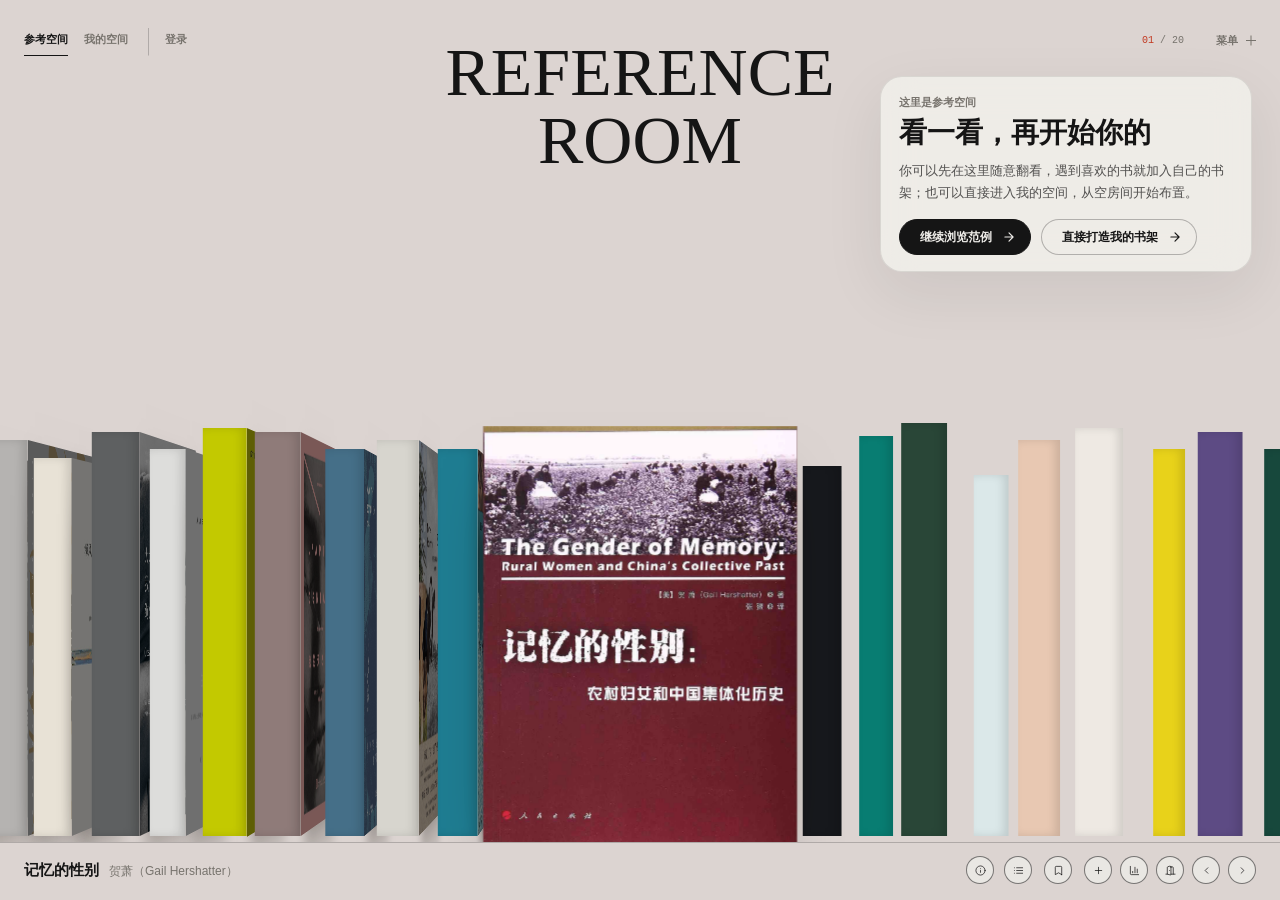
==== index.html @ 80172d2b "Prototype: endless 3D carousel shelf for Brooke's Space Each reference book is a box (spine in front" ====
<!doctype html>
<html lang="en">
<head>
  <meta charset="UTF-8" />
  <meta name="viewport" content="width=device-width, initial-scale=1.0, viewport-fit=cover" />
  <meta name="theme-color" content="#eeece8" />
  <meta name="description" content="A reading room for building your own bookshelf, with a reference shelf to start from." />
  <link rel="manifest" href="./manifest.webmanifest" />
  <link rel="icon" href="./assets/icons/favicon.svg" type="image/svg+xml" />
  <link rel="icon" href="./assets/icons/favicon-32.png" sizes="32x32" type="image/png" />
  <link rel="apple-touch-icon" href="./assets/icons/apple-touch-icon.png" />
  <meta name="apple-mobile-web-app-capable" content="yes" />
  <meta name="mobile-web-app-capable" content="yes" />
  <meta name="apple-mobile-web-app-title" content="Reading Room" />
  <meta name="apple-mobile-web-app-status-bar-style" content="default" />
  <title>Reading Room</title>
  <link rel="stylesheet" href="./styles.css?v=20261116-100" />
  <link rel="stylesheet" href="./shelf-carousel.css?v=1" />
  <script src="./config.js"></script>
  <script>
    if (/^(localhost|127\.0\.0\.1|\[::1\])$/.test(location.hostname)) {
      document.write('<script src="./config.local.js"><\/script>');
    }
  </script>
  <script defer src="./vendor/supabase/supabase.min.js?v=2.56.0"></script>
  <script defer src="./vendor/lucide/lucide.min.js"></script>
</head>
<body>
  <div class="entry-screen" id="entryScreen" role="progressbar" aria-label="加载中">
    <div class="entry-screen-inner">
      <div class="entry-progress" aria-hidden="true"><span></span></div>
    </div>
  </div>

  <main class="library">
    <nav class="space-switch" aria-label="空间切换">
      <button type="button" data-space-target="brooke" aria-pressed="true">参考空间</button>
      <button type="button" data-space-target="user" aria-pressed="false">我的空间</button>
      <button type="button" class="account-button" id="accountButton">登录</button>
    </nav>

    <header class="masthead" aria-labelledby="pageTitle">
      <div class="masthead-meta" aria-label="Edition details">
        <p><span id="activeNumber">01</span> / <span id="totalBooks">20</span></p>
      </div>
      <h1 id="pageTitle">Reference<br />Room</h1>
    </header>

    <section class="shelf-region" aria-label="Reference room shelf">
      <div class="shelf-toolbar">
        <p id="activeTitle" aria-live="polite">记忆的性别</p>
        <div class="shelf-actions" role="group" aria-label="Shelf navigation">
          <button class="icon-button shelf-help-toggle" id="shelfHelpToggle" type="button" title="How to use the shelf" aria-expanded="false" aria-controls="shelfHelp">
            <i data-lucide="info"></i>
            <span class="sr-only">How to use the shelf</span>
          </button>
          <button class="icon-button book-index-toggle" id="bookIndexToggle" type="button" title="View all books" aria-expanded="false" aria-controls="bookIndex">
            <i data-lucide="list"></i>
            <span class="sr-only">View all books</span>
          </button>
          <button class="icon-button my-shelf-toggle" id="myShelfToggle" type="button" title="My shelf" aria-expanded="false" aria-controls="myShelf">
            <i data-lucide="bookmark"></i>
            <span class="sr-only">My shelf</span>
          </button>
          <button class="icon-button add-book-toggle" id="addBookToggle" type="button" title="增添书籍" aria-expanded="false" aria-controls="addBookPanel">
            <i data-lucide="plus"></i>
            <span class="sr-only">增添书籍</span>
          </button>
          <button class="icon-button" id="readingPanelToggle" type="button" title="阅读记录" aria-label="阅读记录" aria-controls="readingPanel">
            <i data-lucide="bar-chart-3"></i>
            <span class="sr-only">阅读记录</span>
          </button>
          <button class="icon-button room-only-toggle" id="roomOnlyToggle" type="button" title="进入我的空间" aria-pressed="false">
            <i data-lucide="door-open"></i>
            <span class="sr-only">进入我的空间</span>
          </button>
          <button class="icon-button" id="previousBook" type="button" title="Previous book">
            <i data-lucide="chevron-left"></i>
            <span class="sr-only">Previous book</span>
          </button>
          <button class="icon-button" id="nextBook" type="button" title="Next book">
            <i data-lucide="chevron-right"></i>
            <span class="sr-only">Next book</span>
          </button>
        </div>
      </div>

      <aside class="shelf-help" id="shelfHelp" role="dialog" aria-labelledby="shelfHelpTitle" aria-hidden="true" hidden>
        <header>
          <p id="shelfHelpTitle">Shelf controls</p>
          <button class="shelf-help-close" id="shelfHelpClose" type="button" title="Close shelf controls">
            <i data-lucide="x"></i>
            <span class="sr-only">Close shelf controls</span>
          </button>
        </header>
        <div class="shelf-help-row">
          <i data-lucide="mouse-pointer-2" aria-hidden="true"></i>
          <p><strong>Mouse</strong><span>Hover to preview · Click to open</span></p>
        </div>
        <div class="shelf-help-row">
          <i data-lucide="keyboard" aria-hidden="true"></i>
          <p><strong>Keyboard</strong><span><kbd>←</kbd><kbd>→</kbd> choose · <kbd>Space</kbd> open / return</span></p>
        </div>
      </aside>

      <div class="shelf-viewport" id="shelfViewport" tabindex="0" aria-describedby="shelfStatus">
        <div class="books-track" id="booksTrack"></div>
      </div>
      <p class="sr-only" id="shelfStatus">Use the left and right arrow keys to choose a book. Press Space to open it or return to the shelf.</p>
      <div class="shelf-rule" aria-hidden="true"></div>
    </section>

    <section class="add-book-panel" id="addBookPanel" role="dialog" aria-labelledby="addBookTitle" aria-hidden="true" hidden>
      <header class="book-index-header add-book-header">
        <div>
          <p>新增书籍</p>
          <h2 id="addBookTitle">增添书籍</h2>
        </div>
        <button class="book-index-close" id="addBookClose" type="button" title="返回书架">
          <i data-lucide="x"></i>
          <span class="sr-only">返回书架</span>
        </button>
      </header>

      <form class="add-book-search" id="addBookSearch">
        <label class="sr-only" for="addBookQuery">搜索书名、作者或 ISBN</label>
        <div>
          <input id="addBookQuery" type="search" autocomplete="off" placeholder="例如：献给阿尔吉侬的花束" />
          <button type="submit">
            <i data-lucide="search"></i>
            <span>搜索</span>
          </button>
        </div>
      </form>

      <p class="add-book-status" id="addBookStatus" aria-live="polite"></p>
      <ol class="add-book-results" id="addBookResults"></ol>

      <section class="weread-import" aria-labelledby="wereadImportTitle">
        <div>
          <p>联动微信读书</p>
          <h3 id="wereadImportTitle">从微信读书导入</h3>
        </div>
        <form id="wereadImportForm">
          <label for="wereadApiKey">输入你的微信读书 API Key</label>
          <input id="wereadApiKey" type="password" autocomplete="off" inputmode="text" placeholder="wrk-xxxxxxxx" />
          <p class="weread-import-hint">API Key 只用来读取一次你的书架，不会被保存。读取后可以勾选想放进书架的书。</p>
          <details class="weread-howto">
            <summary>怎么获取 API Key？</summary>
            <ol>
              <li>在电脑或另一台设备上打开 <a href="https://weread.qq.com/r/weread-skills" target="_blank" rel="noopener">weread.qq.com/r/weread-skills</a>。</li>
              <li>用手机上的微信读书 App 扫页面上的二维码。</li>
              <li>按提示生成 Key，复制以 <code>wrk-</code> 开头的那一串，粘贴到上面。</li>
            </ol>
            <p>没有微信读书也没关系，可以直接用上面的搜索加书。</p>
          </details>
          <button type="submit">
            <i data-lucide="refresh-cw"></i>
            <span>读取我的书架</span>
          </button>
        </form>
        <div class="weread-pick" id="wereadPick" hidden>
          <div class="weread-pick-bar">
            <p id="wereadPickCount"></p>
            <button type="button" id="wereadPickAll">全选</button>
          </div>
          <ul class="weread-pick-list" id="wereadPickList"></ul>
          <button type="button" class="weread-pick-import flow flow-invert" id="wereadPickImport" disabled>导入选中的书</button>
          <div class="weread-progress" id="wereadProgress" hidden>
            <div class="weread-progress-bar" role="progressbar" aria-valuemin="0" aria-valuemax="100" aria-valuenow="0"><i></i></div>
            <p id="wereadProgressText"></p>
          </div>
        </div>
        <p class="weread-import-status" id="wereadImportStatus" aria-live="polite"></p>
      </section>
    </section>

    <section class="auth-gate" id="authGate" role="dialog" aria-modal="true" aria-labelledby="authGateTitle" aria-hidden="true" hidden>
      <div class="auth-gate-card">
        <button class="auth-gate-close" id="authGateClose" type="button" title="返回">
          <i data-lucide="x"></i>
          <span class="sr-only">返回</span>
        </button>
        <h2 id="authGateTitle">进入 Reading Room</h2>
        <div class="auth-gate-tabs" role="group" aria-label="登录或注册">
          <button type="button" data-auth-mode="signin" aria-pressed="true">登录</button>
          <button type="button" data-auth-mode="signup" aria-pressed="false">注册</button>
        </div>
        <form class="auth-gate-form" id="authGateForm">
          <label for="authEmail">邮箱</label>
          <input id="authEmail" type="email" autocomplete="email" placeholder="you@example.com" required />
          <label for="authPassword">密码</label>
          <input id="authPassword" type="password" autocomplete="current-password" minlength="6" placeholder="至少 6 位" required />
          <div class="auth-confirm" id="authConfirmRow" hidden>
            <label for="authPasswordConfirm">确认密码</label>
            <input id="authPasswordConfirm" type="password" autocomplete="new-password" minlength="6" />
          </div>
          <button type="submit" id="authSubmit" class="flow flow-invert flow-wide">登录</button>
        </form>
        <p class="auth-gate-status" id="authGateStatus" role="status" aria-live="polite"></p>
        <button class="auth-gate-link" id="authGateMagicLink" type="button">忘记密码？</button>
        <button class="auth-gate-secondary flow" id="authGateGuest" type="button">先逛逛</button>
      </div>
    </section>

    <aside class="shelf-onboarding" id="shelfOnboarding" aria-labelledby="shelfOnboardingTitle" hidden>
      <p class="shelf-onboarding-kicker" id="shelfOnboardingKicker">Build your shelf</p>
      <h2 id="shelfOnboardingTitle">Start with one book</h2>
      <p id="shelfOnboardingCopy">Browse the reference room, open a book that catches your eye, then add it to begin assembling your own room.</p>
      <div class="shelf-onboarding-actions">
        <button class="shelf-onboarding-primary flow flow-invert" id="shelfOnboardingStart" type="button">Choose a book</button>
        <button class="shelf-onboarding-secondary flow" id="shelfOnboardingRoom" type="button" hidden>Open my room</button>
      </div>
    </aside>

    <section class="book-index" id="bookIndex" aria-labelledby="bookIndexTitle" aria-hidden="true" hidden>
      <header class="book-index-header">
        <div>
          <p>Book index / <span id="bookIndexCount">20</span> volumes</p>
          <h2 id="bookIndexTitle">All books</h2>
        </div>
        <button class="book-index-close" id="bookIndexClose" type="button" title="Return to shelf">
          <i data-lucide="x"></i>
          <span class="sr-only">Return to shelf</span>
        </button>
      </header>
      <ol class="book-index-list" id="bookIndexList"></ol>
    </section>

    <section class="my-shelf" id="myShelf" aria-labelledby="myShelfTitle" aria-hidden="true" hidden>
      <div class="panel-scroll" id="myShelfScroll">
      <header class="book-index-header">
        <div>
          <p>Personal shelf / <span id="myShelfCount">00</span> saved</p>
          <h2 id="myShelfTitle">My shelf</h2>
        </div>
        <button class="book-index-close" id="myShelfClose" type="button" title="Return to shelf">
          <i data-lucide="x"></i>
          <span class="sr-only">Return to shelf</span>
        </button>
      </header>

      <div class="my-shelf-filters" role="group" aria-label="Filter my shelf">
        <button type="button" data-shelf-filter="all" aria-pressed="true">全部</button>
        <button type="button" data-shelf-filter="want_to_read" aria-pressed="false">想读</button>
        <button type="button" data-shelf-filter="reading" aria-pressed="false">在读</button>
        <button type="button" data-shelf-filter="finished" aria-pressed="false">读完</button>
      </div>

      <div class="my-shelf-summary" id="myShelfSummary" aria-label="My shelf summary"></div>


      <div class="my-shelf-view my-shelf-view--list" id="myShelfListView">
        <ol class="book-index-list my-shelf-list" id="myShelfList"></ol>
      </div>
      <div class="my-shelf-view my-shelf-view--room" id="myShelfRoomView" hidden>
        <div class="my-room-stage">
          <div class="my-room-heading">
            <p>Personal reading room</p>
            <button class="my-room-title-button" id="myRoomTitle" type="button" tabindex="-1" aria-disabled="true">A Room<br />of My Own</button>
            <form class="my-room-name-form" id="myRoomNameForm" hidden>
              <input id="myRoomNameInput" type="text" maxlength="36" autocomplete="off" placeholder="A Room of My Own" />
              <button type="submit">Save</button>
            </form>
          </div>
          <div class="my-room-rail" id="myShelfRoom" aria-label="My reading room shelf"></div>
          <p class="my-room-caption" id="myRoomCaption" aria-live="polite"></p>
          <div class="my-room-rule" aria-hidden="true"></div>
        </div>
      </div>
      <p class="my-shelf-empty" id="myShelfEmpty" hidden>Your saved books will appear here.</p>
      </div>

      <div class="my-shelf-view-toggle" role="group" aria-label="My shelf view">
        <button class="icon-button" type="button" data-my-shelf-action="info" title="查看操作提示">
          <i data-lucide="info"></i>
          <span class="sr-only">查看操作提示</span>
        </button>
        <button class="icon-button" type="button" data-my-shelf-view="list" aria-pressed="true" title="列表">
          <i data-lucide="list"></i>
          <span class="sr-only">列表</span>
        </button>
        <button class="icon-button" type="button" data-my-shelf-view="room" aria-pressed="false" title="房间">
          <i data-lucide="bookmark"></i>
          <span class="sr-only">房间</span>
        </button>
        <button class="icon-button" type="button" data-my-shelf-action="add" title="增添书籍">
          <i data-lucide="plus"></i>
          <span class="sr-only">增添书籍</span>
        </button>
        <button class="icon-button" type="button" data-my-shelf-action="reading" title="阅读记录" aria-label="阅读记录">
          <i data-lucide="bar-chart-3"></i>
          <span class="sr-only">阅读记录</span>
        </button>
        <button class="icon-button" type="button" data-my-shelf-action="brooke" title="参考空间">
          <i data-lucide="building-2"></i>
          <span class="sr-only">参考空间</span>
        </button>
        <button class="icon-button" type="button" data-my-shelf-action="previous" title="上一本书">
          <i data-lucide="chevron-left"></i>
          <span class="sr-only">上一本书</span>
        </button>
        <button class="icon-button" type="button" data-my-shelf-action="next" title="下一本书">
          <i data-lucide="chevron-right"></i>
          <span class="sr-only">下一本书</span>
        </button>
      </div>
    </section>

    <section class="book-index reading-panel" id="readingPanel" role="dialog" aria-labelledby="readingPanelTitle" aria-hidden="true" hidden>
      <header class="book-index-header">
        <div>
          <p>我的微信读书</p>
          <h2 id="readingPanelTitle">阅读记录</h2>
        </div>
        <button class="book-index-close" id="readingPanelClose" type="button" title="关闭">
          <i data-lucide="x"></i>
          <span class="sr-only">关闭</span>
        </button>
      </header>
      <div class="reading-panel-body" id="readingPanelBody" aria-live="polite"></div>
    </section>

    <section class="cover-picker" id="coverPicker" role="dialog" aria-modal="true" aria-labelledby="coverPickerTitle" hidden>
      <div class="cover-picker-card">
        <header class="cover-picker-header">
          <div>
            <p id="coverPickerKicker">选择封面</p>
            <h2 id="coverPickerTitle"></h2>
          </div>
          <button class="book-index-close" id="coverPickerClose" type="button" title="关闭">
            <i data-lucide="x"></i>
            <span class="sr-only">关闭</span>
          </button>
        </header>
        <div class="cover-picker-body">
          <div class="cover-picker-preview add-book-cover" id="coverPickerPreview" aria-hidden="true"></div>
          <div class="cover-picker-options">
            <p class="cover-picker-label" id="coverPickerAlternatives">其他版本的封面</p>
            <div class="cover-picker-grid" id="coverPickerGrid"></div>
            <p class="cover-picker-status" id="coverPickerStatus" aria-live="polite"></p>
            <div class="cover-picker-tools">
              <label class="cover-picker-upload">
                <input type="file" id="coverPickerFile" accept="image/jpeg,image/png,image/webp" />
                <span id="coverPickerUploadLabel">上传图片</span>
              </label>
              <button type="button" id="coverPickerText" aria-pressed="false">使用文字封面</button>
            </div>
          </div>
        </div>
        <footer class="cover-picker-footer">
          <button type="button" id="coverPickerCancel" class="flow">取消</button>
          <button type="button" id="coverPickerSave" class="is-primary flow flow-invert">保存封面</button>
        </footer>
      </div>
    </section>

    <section class="book-detail" id="bookDetail" role="dialog" aria-modal="true" aria-labelledby="detailTitle" aria-hidden="true" hidden>
      <button class="detail-close" id="detailClose" type="button" title="Return to shelf">
        <i data-lucide="x"></i>
        <span class="sr-only">Return to shelf</span>
      </button>

      <div class="detail-bg-next" id="detailBgNext" aria-hidden="true"></div>
      <div class="detail-peek" id="detailPeek" aria-hidden="true" hidden>
        <div class="detail-book">
          <div class="detail-face detail-front" id="detailPeekFront"></div>
        </div>
      </div>

      <div class="detail-book-shell" id="detailBookShell" aria-hidden="true">
        <div class="detail-book">
          <div class="detail-face detail-front" id="detailFront"></div>
        </div>
      </div>

      <div class="detail-copy" id="detailCopy" tabindex="-1">
        <div class="detail-copy-meta">
          <span id="detailNumber">01 / 10</span>
        </div>
        <p class="detail-kicker">Reading Room</p>
        <h2 id="detailTitle"></h2>
        <p class="detail-author" id="detailAuthor"></p>
        <blockquote class="detail-highlight" id="detailHighlight" hidden></blockquote>
        <div class="detail-description" id="detailDescription"></div>
        <div class="detail-shelf-actions" aria-label="Personal shelf controls">
          <button class="detail-save" id="detailSave" type="button">
            <span class="detail-save-track" aria-hidden="true">
              <span class="detail-save-thumb">
                <i data-lucide="bookmark"></i>
              </span>
            </span>
            <span id="detailSaveLabel">加入我的书架</span>
          </button>
          <div class="detail-status" id="detailStatus" role="group" aria-label="Reading status">
            <div class="detail-status-options">
              <button type="button" data-detail-status="want_to_read" aria-pressed="false">想读</button>
              <button type="button" data-detail-status="reading" aria-pressed="false">在读</button>
              <button type="button" data-detail-status="finished" aria-pressed="false">读完</button>
            </div>
          </div>
        </div>
        <div class="detail-footer">
          <button id="detailReturn" type="button">
            <i data-lucide="arrow-left"></i>
            <span>Return to shelf</span>
          </button>
        </div>
      </div>
    </section>
    <section class="book-index profile-panel" id="profilePanel" role="dialog" aria-labelledby="profileTitle" aria-hidden="true" hidden>
      <header class="book-index-header">
        <div>
          <p>Reading Room</p>
          <h2 id="profileTitle">我的</h2>
        </div>
        <button class="book-index-close" id="profileClose" type="button" title="关闭">
          <i data-lucide="x"></i>
          <span class="sr-only">关闭</span>
        </button>
      </header>
      <div class="profile-body" id="profileBody"></div>
    </section>

    <section class="book-index quote-panel" id="quotePanel" role="dialog" aria-labelledby="quotePanelTitle" aria-hidden="true" hidden>
      <header class="book-index-header">
        <div>
          <p>你在微信读书里的划线和想法</p>
          <h2 id="quotePanelTitle">笔记</h2>
        </div>
        <button class="book-index-close" id="quotePanelClose" type="button" title="关闭">
          <i data-lucide="x"></i>
          <span class="sr-only">关闭</span>
        </button>
      </header>
      <div class="quote-panel-body" id="quotePanelBody"></div>
    </section>

    <!-- Phones only: the three steps to a room of your own. -->
    <aside class="setup-card" id="setupCard" aria-labelledby="setupCardTitle" hidden></aside>

    <!-- Phones only: suggest adding the site to the home screen. -->
    <aside class="install-hint" id="installHint" aria-labelledby="installHintTitle" hidden>
      <img src="./assets/icons/icon-192.png" alt="" width="44" height="44" />
      <div>
        <strong id="installHintTitle">把 Reading Room 放到桌面</strong>
        <p id="installHintSteps"></p>
      </div>
      <button type="button" class="install-hint-action" id="installHintAction" hidden>添加</button>
      <button type="button" class="install-hint-close" id="installHintClose" aria-label="不用了">
        <i data-lucide="x"></i>
      </button>
    </aside>

    <!-- Phones only: floating tab bar. -->
    <!-- Phones: show the shelf as a row of books or as a list. -->
    <div class="view-switch" id="viewSwitch" role="group" aria-label="书架的显示方式" hidden>
      <button type="button" data-view="shelf" aria-pressed="true" aria-label="书架" title="书架"><svg viewBox="0 0 24 24" aria-hidden="true"><path d="M5 4v16M9 4v16M13 4v16M16.5 4.5l3.5 15"/></svg></button>
      <button type="button" data-view="list" aria-pressed="false" aria-label="列表" title="列表"><svg viewBox="0 0 24 24" aria-hidden="true"><path d="M9 6h11M9 12h11M9 18h11M4.5 6h.01M4.5 12h.01M4.5 18h.01"/></svg></button>
    </div>

    <nav class="tab-bar" id="tabBar" aria-label="主导航">
      <button type="button" data-tab="shelf" aria-current="page"><svg class="tab-icon" viewBox="0 0 24 24" aria-hidden="true"><path d="M5 4v16M9 4v16M13 4v16M16.5 4.5l3.5 15"/></svg><span>书架</span></button>
      <button type="button" data-tab="quote"><svg class="tab-icon" viewBox="0 0 24 24" aria-hidden="true"><path d="M4 6h16M4 12h16M4 18h9"/></svg><span>笔记</span></button>
      <button type="button" data-tab="reading"><svg class="tab-icon" viewBox="0 0 24 24" aria-hidden="true"><path d="M6 20v-8M12 20V4M18 20v-12"/></svg><span>阅读记录</span></button>
      <button type="button" data-tab="profile"><svg class="tab-icon" viewBox="0 0 24 24" aria-hidden="true"><circle cx="12" cy="8" r="4"/><path d="M4.5 20.5c.9-3.9 3.9-6 7.5-6s6.6 2.1 7.5 6"/></svg><span>我的</span></button>
    </nav>
  </main>

  <script defer src="./catalog.js?v=20260811-6"></script>
  <script defer src="./staggered-menu.js?v=20261116-6"></script>
  <script defer src="./app.js?v=20261118-cs1"></script>
  <script defer src="./shelf-carousel.js?v=5"></script>
</body>
</html>
---- styles.css ----
/* Syne (SIL Open Font License), Latin only: English words and numbers on
   the reading record, 我的 and 笔记. Chinese falls through to the system. */
@font-face {
  font-family: "Syne";
  src: url("./assets/fonts/syne-latin.woff2") format("woff2");
  font-style: normal;
  font-weight: 400 800;
  font-display: swap;
  unicode-range: U+0000-00FF, U+0131, U+0152-0153, U+2000-206F, U+20AC, U+2122, U+2212;
}

@font-face {
  font-family: "Mathigon";
  src: url("./assets/fonts/mathigon-notregular.woff") format("woff");
  font-style: normal;
  font-weight: 400 700;
  font-display: swap;
}

:root {
  color-scheme: light;
  --paper: #eeece8;
  --ink: #151515;
  --muted: #77736d;
  --hairline: rgba(21, 21, 21, 0.22);
  font-family: Arial, Helvetica, sans-serif;
}

* {
  box-sizing: border-box;
}

html,
body {
  width: 100%;
  min-width: 320px;
  height: 100%;
  margin: 0;
  overflow: hidden;
  background: var(--paper);
  color: var(--ink);
}

button {
  color: inherit;
  font: inherit;
}

button:focus-visible,
.book-slot:focus-visible {
  outline: 2px solid #1657d8;
  outline-offset: 4px;
}

.shelf-viewport:focus-visible {
  outline: 1px solid var(--hairline);
  outline-offset: -1px;
}

.book-slot:focus-visible {
  outline: 0;
}

.sr-only {
  position: absolute;
  width: 1px;
  height: 1px;
  padding: 0;
  margin: -1px;
  overflow: hidden;
  clip: rect(0, 0, 0, 0);
  white-space: nowrap;
  border: 0;
}

.library {
  position: relative;
  width: 100%;
  height: 100svh;
  min-height: 560px;
  overflow: hidden;
  background: var(--paper);
  isolation: isolate;
  perspective: 1400px;
}

.entry-screen {
  position: fixed;
  inset: 0;
  z-index: 220;
  display: grid;
  place-items: center;
  background: var(--paper);
  color: var(--ink);
  opacity: 1;
  transition: opacity 680ms ease, visibility 0s linear 680ms;
}

.entry-screen.is-done {
  opacity: 0;
  visibility: hidden;
  pointer-events: none;
}

.entry-screen-inner {
  display: grid;
  width: min(280px, calc(100vw - 64px));
  gap: 13px;
}

.entry-screen p {
  margin: 0;
  color: var(--muted);
  font-family: Arial, Helvetica, "Songti SC", "STSong", serif;
  font-size: 10px;
  font-weight: 600;
  text-align: center;
  text-transform: uppercase;
}

.entry-progress {
  height: 2px;
  overflow: hidden;
  background: rgba(21, 21, 21, 0.12);
}

.entry-progress span {
  display: block;
  width: 100%;
  height: 100%;
  background: var(--ink);
  transform: translateX(-100%);
  animation: entry-progress 1500ms cubic-bezier(0.2, 0.8, 0.16, 1) forwards;
}

@keyframes entry-progress {
  0% { transform: translateX(-100%); }
  58% { transform: translateX(-24%); }
  100% { transform: translateX(0); }
}

.auth-gate {
  position: fixed;
  inset: 0;
  z-index: 140;
  display: grid;
  padding: 24px;
  place-items: center;
  background: rgba(238, 236, 232, 0.78);
  backdrop-filter: blur(18px);
  opacity: 0;
  visibility: hidden;
  transition: opacity 280ms ease, visibility 0s linear 280ms;
  pointer-events: none;
}

.auth-gate[hidden] {
  display: none;
}

.auth-gate.is-visible {
  opacity: 1;
  visibility: visible;
  transition-delay: 0s;
  pointer-events: auto;
}

.auth-gate-card {
  position: relative;
  display: grid;
  width: min(480px, 100%);
  padding: 30px;
  gap: 16px;
  border: 1px solid rgba(21, 21, 21, 0.08);
  border-radius: 24px;
  background: rgba(249, 247, 242, 0.86);
  box-shadow: 0 28px 80px rgba(21, 21, 21, 0.12);
  transform: translate3d(0, 10px, 0);
  transition: transform 360ms cubic-bezier(0.22, 0.8, 0.2, 1);
}

.auth-gate.is-visible .auth-gate-card {
  transform: translate3d(0, 0, 0);
}

.auth-gate-close {
  position: absolute;
  top: 18px;
  right: 18px;
  display: grid;
  width: 34px;
  height: 34px;
  padding: 0;
  place-items: center;
  border: 1px solid rgba(21, 21, 21, 0.14);
  border-radius: 50%;
  background: transparent;
  cursor: pointer;
}

.auth-gate-close svg {
  width: 13px;
  height: 13px;
}

.auth-gate-kicker,
.auth-gate-copy {
  margin: 0;
  color: var(--muted);
  font-family: Arial, Helvetica, "Songti SC", "STSong", serif;
}

.auth-gate-kicker {
  font-size: 10px;
  font-weight: 600;
}

.auth-gate h2 {
  max-width: calc(100% - 44px);
  margin: 0;
  font-family: "Songti SC", "STSong", "Noto Serif CJK SC", serif;
  font-size: clamp(26px, 3.4vw, 36px);
  font-weight: 600;
  line-height: 1.15;
}

.auth-gate-copy {
  max-width: 390px;
  font-size: 14px;
  line-height: 1.65;
}

.auth-gate-form {
  display: grid;
  margin-top: 4px;
  gap: 10px;
}

.auth-gate-form label {
  color: var(--muted);
  font-family: Arial, Helvetica, "Songti SC", "STSong", serif;
  font-size: 11px;
  font-weight: 600;
}

.auth-gate-form input {
  height: 46px;
  padding: 0 15px;
  border: 1px solid rgba(21, 21, 21, 0.14);
  border-radius: 16px;
  background: rgba(255, 255, 255, 0.34);
  color: var(--ink);
  font-family: Arial, Helvetica, sans-serif;
  font-size: 14px;
}

.auth-gate-form input:focus {
  border-color: rgba(21, 21, 21, 0.34);
  outline: 0;
  box-shadow: 0 10px 28px rgba(21, 21, 21, 0.07);
}

.auth-gate-form button,
.auth-gate-secondary {
  min-height: 42px;
  padding: 0 16px;
  border: 1px solid rgba(21, 21, 21, 0.16);
  border-radius: 16px;
  cursor: pointer;
  font-family: Arial, Helvetica, "Songti SC", "STSong", serif;
  font-size: 12px;
  font-weight: 600;
  transition: background 180ms ease, color 180ms ease, transform 220ms ease, border-color 180ms ease;
}

.auth-gate-form button {
  margin-top: 4px;
  background: var(--ink);
  color: var(--paper);
}

.auth-gate-secondary {
  width: fit-content;
  background: transparent;
  color: var(--muted);
}

.auth-gate-form button:hover,
.auth-gate-form button:focus-visible,
.auth-gate-secondary:hover,
.auth-gate-secondary:focus-visible {
  transform: translateY(-1px);
}

.auth-gate-secondary:hover,
.auth-gate-secondary:focus-visible {
  border-color: rgba(21, 21, 21, 0.24);
  color: var(--ink);
}

.masthead {
  position: absolute;
  top: max(20px, env(safe-area-inset-top));
  right: 0;
  left: 0;
  z-index: 1;
  text-align: center;
  pointer-events: none;
  transform-origin: center top;
  transition: opacity 520ms ease, transform 860ms cubic-bezier(0.2, 0.76, 0.18, 1), filter 620ms ease;
  will-change: opacity, transform, filter;
}

.space-switch {
  position: fixed;
  top: max(22px, env(safe-area-inset-top));
  left: max(24px, env(safe-area-inset-left));
  z-index: 130;
  display: flex;
  gap: 16px;
  align-items: center;
  max-width: calc(100vw - 48px);
  padding: 6px 0;
}

.space-switch button {
  min-height: 28px;
  padding: 0 0 4px;
  border: 0;
  border-bottom: 1px solid transparent;
  background: transparent;
  color: var(--muted);
  cursor: pointer;
  font-family: Arial, Helvetica, "Songti SC", "STSong", serif;
  font-size: 11px;
  font-weight: 600;
  transition: border-color 180ms ease, color 180ms ease, opacity 180ms ease;
}

.space-switch button[aria-pressed="true"],
.space-switch button:hover,
.space-switch button:focus-visible {
  border-bottom-color: var(--ink);
  color: var(--ink);
}

.library.is-detail-open .space-switch button {
  color: color-mix(in srgb, var(--detail-ink) 62%, transparent);
}

.library.is-detail-open .space-switch button[aria-pressed="true"],
.library.is-detail-open .space-switch button:hover,
.library.is-detail-open .space-switch button:focus-visible {
  border-bottom-color: var(--detail-ink);
  color: var(--detail-ink);
}

.masthead-meta {
  position: absolute;
  top: 0;
  right: max(24px, env(safe-area-inset-right));
  left: max(24px, env(safe-area-inset-left));
  display: flex;
  justify-content: flex-end;
  color: var(--muted);
  font-family: "Courier New", monospace;
  font-size: 10px;
  line-height: 1;
  text-transform: uppercase;
}

.masthead-meta p,
.chapter {
  margin: 0;
}

.chapter {
  font-family: "Courier New", monospace;
  font-size: 9px;
  line-height: 1;
  text-transform: uppercase;
}

h1 {
  margin: 18px 0 0;
  font-family: Didot, "Bodoni 72", "Times New Roman", serif;
  font-size: 68px;
  font-weight: 400;
  letter-spacing: 0;
  line-height: 1;
  text-transform: uppercase;
}

.shelf-region {
  position: absolute;
  inset: 0;
  transform-origin: center bottom;
  transform-style: preserve-3d;
  transition: opacity 760ms ease, transform 1040ms cubic-bezier(0.18, 0.72, 0.16, 1), filter 760ms ease;
  will-change: opacity, transform, filter;
}

.library.is-detail-open .masthead {
  opacity: 0;
  filter: blur(2px);
  transform: translate3d(0, -36px, -120px) scale(0.94);
}

.library.is-detail-open .shelf-region {
  opacity: 0.1;
  filter: blur(1.5px);
  transform: perspective(980px) translate3d(0, 24vh, -460px) rotateX(24deg) scale(0.78);
  pointer-events: none;
}

.shelf-toolbar {
  position: absolute;
  right: max(24px, env(safe-area-inset-right));
  bottom: max(15px, env(safe-area-inset-bottom));
  left: max(24px, env(safe-area-inset-left));
  z-index: 20;
  display: flex;
  min-height: 30px;
  align-items: center;
  justify-content: space-between;
  pointer-events: none;
}

.shelf-toolbar p {
  max-width: calc(100% - 96px);
  margin: 0;
  overflow: hidden;
  font-family: "Courier New", monospace;
  font-size: 10px;
  text-overflow: ellipsis;
  text-transform: uppercase;
  white-space: nowrap;
}

.shelf-actions {
  display: flex;
  gap: 8px;
  pointer-events: auto;
}

.book-index-toggle {
  margin-right: 4px;
}

.my-shelf-toggle {
  margin-right: 4px;
}

.shelf-help-toggle {
  margin-right: 2px;
}

.icon-button {
  position: relative;
  display: inline-grid;
  width: 28px;
  height: 28px;
  padding: 0;
  place-items: center;
  border: 1px solid rgba(21, 21, 21, 0.54);
  border-radius: 50%;
  background: rgba(238, 236, 232, 0.78);
  cursor: pointer;
  transition: color 180ms ease, background 180ms ease, border-color 180ms ease, transform 180ms ease;
}

.icon-button::after {
  position: absolute;
  right: 50%;
  bottom: calc(100% + 9px);
  z-index: 4;
  width: max-content;
  max-width: 168px;
  padding: 5px 8px;
  border: 1px solid rgba(21, 21, 21, 0.12);
  border-radius: 999px;
  background: rgba(238, 236, 232, 0.96);
  box-shadow: 0 10px 26px rgba(21, 21, 21, 0.1);
  color: var(--ink);
  content: attr(aria-label);
  font-family: Arial, Helvetica, "Songti SC", "STSong", serif;
  font-size: 11px;
  font-weight: 600;
  line-height: 1.15;
  opacity: 0;
  pointer-events: none;
  text-align: center;
  transform: translate3d(50%, 4px, 0);
  transition: opacity 160ms ease, transform 200ms ease;
  white-space: nowrap;
}

.icon-button:hover::after,
.icon-button:focus-visible::after {
  opacity: 1;
  transform: translate3d(50%, 0, 0);
}

.icon-button:hover {
  border-color: var(--ink);
  background: var(--ink);
  color: var(--paper);
  transform: translateY(-1px);
}

.icon-button[aria-pressed="true"] {
  border-color: var(--ink);
  background: var(--ink);
  color: var(--paper);
}

.icon-button:focus-visible {
  outline: 1px solid rgba(21, 21, 21, 0.5);
  outline-offset: 3px;
}

.icon-button:active {
  transform: scale(0.96);
}

.icon-button svg {
  width: 11px;
  height: 11px;
  stroke-width: 1.6;
}

.shelf-help {
  position: absolute;
  right: max(24px, env(safe-area-inset-right));
  bottom: max(56px, calc(env(safe-area-inset-bottom) + 56px));
  z-index: 32;
  width: min(282px, calc(100% - 48px));
  padding: 13px 14px 14px;
  border: 1px solid rgba(21, 21, 21, 0.2);
  border-radius: 6px;
  background: rgba(238, 236, 232, 0.96);
  box-shadow: 0 14px 34px rgba(24, 22, 20, 0.12);
  opacity: 0;
  pointer-events: none;
  transform: translate3d(0, 8px, 0);
  transition: opacity 200ms ease, transform 280ms cubic-bezier(0.22, 0.8, 0.2, 1);
}

.shelf-help[hidden] {
  display: none;
}

.shelf-help.is-visible {
  opacity: 1;
  pointer-events: auto;
  transform: translate3d(0, 0, 0);
}

.shelf-help header {
  display: flex;
  margin-bottom: 10px;
  padding-bottom: 8px;
  align-items: center;
  justify-content: space-between;
  border-bottom: 1px solid var(--hairline);
}

.shelf-help header p,
.shelf-help-row p {
  margin: 0;
}

.shelf-help header p {
  color: var(--muted);
  font-family: "Courier New", monospace;
  font-size: 8px;
  text-transform: uppercase;
}

.shelf-help-close {
  display: grid;
  width: 20px;
  height: 20px;
  padding: 0;
  place-items: center;
  border: 0;
  background: transparent;
  cursor: pointer;
  opacity: 0.55;
  transition: opacity 180ms ease, transform 180ms ease;
}

.shelf-help-close:hover,
.shelf-help-close:focus-visible {
  opacity: 1;
  transform: rotate(3deg);
}

.shelf-help-close:focus-visible {
  outline: 1px solid rgba(21, 21, 21, 0.42);
  outline-offset: 2px;
}

.shelf-help-close svg {
  width: 11px;
  height: 11px;
}

.shelf-help-row {
  display: grid;
  grid-template-columns: 18px minmax(0, 1fr);
  align-items: start;
  gap: 9px;
}

.shelf-help-row + .shelf-help-row {
  margin-top: 10px;
}

.shelf-help-row > svg {
  width: 13px;
  height: 13px;
  margin-top: 1px;
  opacity: 0.58;
  stroke-width: 1.5;
}

.shelf-help-row p {
  display: grid;
  gap: 3px;
}

.shelf-help-row strong {
  font-family: Georgia, "Times New Roman", serif;
  font-size: 12px;
  font-weight: 400;
}

.shelf-help-row span {
  color: var(--muted);
  font-family: "Courier New", monospace;
  font-size: 8px;
  line-height: 1.45;
}

.shelf-help-row kbd {
  padding: 1px 4px;
  border: 1px solid rgba(21, 21, 21, 0.2);
  border-radius: 3px;
  background: rgba(255, 255, 255, 0.42);
  color: var(--ink);
  font: inherit;
}

.shelf-onboarding {
  position: fixed;
  right: max(28px, env(safe-area-inset-right));
  bottom: max(92px, calc(env(safe-area-inset-bottom) + 92px));
  z-index: 120;
  width: min(360px, calc(100% - 56px));
  padding: 18px 18px 16px;
  border: 1px solid rgba(21, 21, 21, 0.1);
  border-radius: 22px;
  background: rgba(244, 242, 238, 0.78);
  box-shadow: 0 20px 60px rgba(21, 21, 21, 0.08);
  color: var(--ink);
  opacity: 0;
  transform: translate3d(0, 12px, 0);
  transition: opacity 320ms ease, transform 460ms cubic-bezier(0.22, 0.8, 0.2, 1);
  backdrop-filter: blur(18px);
  pointer-events: none;
}

.library.is-detail-open .shelf-onboarding {
  bottom: max(28px, calc(env(safe-area-inset-bottom) + 28px));
  left: auto;
  right: max(28px, env(safe-area-inset-right));
  display: grid;
  width: min(500px, calc(100% - 56px));
  padding: 14px 14px 14px 20px;
  grid-template-columns: minmax(0, 1fr) auto;
  column-gap: 20px;
  align-items: center;
  background: color-mix(in srgb, var(--detail-bg) 72%, var(--paper));
  color: var(--detail-ink);
  border-color: color-mix(in srgb, var(--detail-ink) 26%, transparent);
}

.library.is-detail-open .shelf-onboarding[hidden] {
  display: none;
}

.library.is-detail-open .shelf-onboarding > :not(.shelf-onboarding-actions) {
  grid-column: 1;
}

.library.is-detail-open .shelf-onboarding-kicker {
  margin-bottom: 3px;
}

.library.is-detail-open .shelf-onboarding h2 {
  font-size: 20px;
}

.library.is-detail-open .shelf-onboarding p:not(.shelf-onboarding-kicker) {
  margin-top: 4px;
  font-size: 12px;
  line-height: 1.55;
}

.library.is-detail-open .shelf-onboarding-actions {
  grid-column: 2;
  grid-row: 1 / span 3;
  margin-top: 0;
}

@media (max-width: 520px) {
  .library.is-detail-open .shelf-onboarding {
    bottom: max(16px, calc(env(safe-area-inset-bottom) + 16px));
    left: 16px;
    width: calc(100% - 32px);
    padding: 12px 12px 12px 16px;
    column-gap: 12px;
    border-radius: 18px;
  }

  .library.is-detail-open .shelf-onboarding-kicker {
    display: none;
  }

  .library.is-detail-open .shelf-onboarding h2 {
    font-size: 17px;
  }

  .library.is-detail-open .shelf-onboarding p:not(.shelf-onboarding-kicker) {
    font-size: 11.5px;
    line-height: 1.5;
  }

  .library.is-detail-open .shelf-onboarding-actions button {
    min-height: 32px;
    padding: 0 12px;
  }
}

.library.is-detail-open .shelf-onboarding p:not(.shelf-onboarding-kicker),
.library.is-detail-open .shelf-onboarding-kicker {
  color: color-mix(in srgb, var(--detail-ink) 72%, transparent);
}

.library.is-detail-open .shelf-onboarding-primary {
  border-color: var(--detail-ink);
  background: var(--detail-ink);
  color: var(--detail-bg);
}

.library.is-detail-open .shelf-onboarding-secondary {
  border-color: color-mix(in srgb, var(--detail-ink) 34%, transparent);
  color: var(--detail-ink);
}

.shelf-onboarding.is-visible {
  opacity: 1;
  transform: translate3d(0, 0, 0);
  pointer-events: auto;
}

.shelf-onboarding[hidden] {
  display: none;
}

.shelf-onboarding-kicker {
  margin: 0 0 7px;
  color: var(--muted);
  font-family: Arial, Helvetica, sans-serif;
  font-size: 11px;
  font-weight: 600;
}

.shelf-onboarding h2 {
  margin: 0;
  font-family: "Songti SC", "STSong", "Noto Serif CJK SC", serif;
  font-size: 28px;
  font-weight: 600;
  letter-spacing: 0;
  line-height: 1.12;
}

.shelf-onboarding p:not(.shelf-onboarding-kicker) {
  margin: 12px 0 0;
  color: rgba(21, 21, 21, 0.72);
  font-family: Arial, Helvetica, "Songti SC", "STSong", serif;
  font-size: 13px;
  line-height: 1.65;
}

.shelf-onboarding-actions {
  display: flex;
  margin-top: 16px;
  align-items: center;
  gap: 10px;
  flex-wrap: wrap;
}

.shelf-onboarding-actions button {
  min-height: 36px;
  padding: 0 15px;
  border-radius: 999px;
  cursor: pointer;
  font-family: Arial, Helvetica, sans-serif;
  font-size: 12px;
  font-weight: 600;
  transition: background 180ms ease, color 180ms ease, border-color 180ms ease, transform 180ms ease;
}

.shelf-onboarding-actions button:active {
  transform: scale(0.98);
}

.shelf-onboarding-primary {
  border: 1px solid var(--ink);
  background: var(--ink);
  color: var(--paper);
}

.shelf-onboarding-secondary {
  border: 1px solid rgba(21, 21, 21, 0.28);
  background: transparent;
  color: var(--ink);
}

.shelf-onboarding-secondary[hidden] {
  display: none;
}

.book-index,
.my-shelf,
.add-book-panel {
  position: fixed;
  z-index: 80;
  inset: 0;
  /* Top padding clears the fixed 参考空间 / 我的空间 switch. */
  padding: max(88px, calc(env(safe-area-inset-top) + 72px)) clamp(24px, 6vw, 92px) 72px;
  overflow-y: auto;
  background: var(--paper);
  opacity: 0;
  visibility: hidden;
  transform: translate3d(0, 18px, 0);
  transition: opacity 380ms ease, transform 560ms cubic-bezier(0.22, 0.8, 0.2, 1), visibility 0s linear 560ms;
  pointer-events: none;
  scrollbar-width: thin;
  scrollbar-color: rgba(21, 21, 21, 0.22) transparent;
}

.book-index[hidden],
.my-shelf[hidden],
.add-book-panel[hidden] {
  display: none;
}

.book-index.is-visible,
.my-shelf.is-visible,
.add-book-panel.is-visible {
  opacity: 1;
  visibility: visible;
  transform: translate3d(0, 0, 0);
  transition-delay: 0s;
  pointer-events: auto;
}

.book-index-header,
.book-index-list,
.add-book-search,
.add-book-status,
.add-book-results,
.my-shelf-filters,
.my-shelf-empty {
  width: min(1120px, 100%);
  margin-inline: auto;
}

.book-index-header {
  display: flex;
  padding-bottom: clamp(20px, 3vw, 34px);
  align-items: flex-start;
  justify-content: space-between;
  border-bottom: 1px solid var(--hairline);
}

.book-index-header p {
  margin: 0 0 9px;
  color: var(--muted);
  font-family: "Courier New", monospace;
  font-size: 9px;
  text-transform: uppercase;
}

.book-index-header h2 {
  margin: 0;
  font-family: Didot, "Bodoni 72", "Times New Roman", serif;
  font-size: clamp(38px, 5vw, 66px);
  font-weight: 400;
  line-height: 0.92;
  text-transform: uppercase;
}

.add-book-panel .book-index-header {
  border-bottom-color: rgba(21, 21, 21, 0.1);
}

.book-index-close {
  display: grid;
  width: 34px;
  height: 34px;
  padding: 0;
  place-items: center;
  border: 1px solid rgba(21, 21, 21, 0.28);
  border-radius: 50%;
  background: transparent;
  cursor: pointer;
  transition: background-color 220ms ease, color 220ms ease, transform 260ms ease;
}

.book-index-close:hover {
  background: var(--ink);
  color: var(--paper);
  transform: rotate(4deg);
}

.book-index-close:focus-visible {
  outline: 1px solid rgba(21, 21, 21, 0.48);
  outline-offset: 3px;
}

.book-index-close svg {
  width: 13px;
  height: 13px;
}

.book-index-list {
  display: grid;
  margin-top: 18px;
  padding: 0;
  grid-template-columns: repeat(2, minmax(0, 1fr));
  column-gap: clamp(34px, 6vw, 86px);
  list-style: none;
}

.book-index-list li {
  min-width: 0;
  border-bottom: 1px solid rgba(21, 21, 21, 0.14);
}

.book-index-list button {
  display: grid;
  width: 100%;
  min-height: 72px;
  padding: 12px 8px 12px 2px;
  grid-template-columns: 30px 4px minmax(0, 1fr) 18px;
  align-items: center;
  gap: 13px;
  border: 0;
  background: transparent;
  text-align: left;
  cursor: pointer;
  transition: background-color 220ms ease, transform 340ms cubic-bezier(0.22, 0.8, 0.2, 1);
}

.book-index-list button:hover,
.book-index-list button:focus-visible {
  background: rgba(21, 21, 21, 0.025);
  transform: translateX(5px);
}

.book-index-number {
  color: var(--muted);
  font-family: "Courier New", monospace;
  font-size: 9px;
}

.book-index-swatch {
  width: 4px;
  height: 34px;
  background: var(--book-index-color);
}

.book-index-copy {
  display: grid;
  min-width: 0;
  gap: 4px;
}

.book-index-copy strong,
.book-index-copy small {
  overflow: hidden;
  text-overflow: ellipsis;
  white-space: nowrap;
}

.book-index-copy strong {
  font-family: "Songti SC", "STSong", "Noto Serif CJK SC", serif;
  font-size: 17px;
  font-weight: 500;
}

.book-index-copy small {
  color: var(--muted);
  font-family: "Courier New", monospace;
  font-size: 9px;
}

.book-index-list button > svg {
  width: 13px;
  height: 13px;
  opacity: 0.42;
  transition: opacity 220ms ease, transform 280ms ease;
}

.book-index-list button:hover > svg,
.book-index-list button:focus-visible > svg {
  opacity: 1;
  transform: translate(2px, -2px);
}

.add-book-search {
  display: grid;
  margin-top: 28px;
  gap: 12px;
}

.add-book-search label {
  color: var(--muted);
  font-family: Arial, Helvetica, "Songti SC", "STSong", serif;
  font-size: 11px;
  font-weight: 600;
}

.add-book-search div {
  display: grid;
  grid-template-columns: minmax(0, 1fr) auto;
  gap: 12px;
}

.add-book-search input {
  min-width: 0;
  height: 50px;
  padding: 0 18px;
  border: 1px solid rgba(21, 21, 21, 0.14);
  border-radius: 18px;
  background: rgba(255, 255, 255, 0.28);
  color: var(--ink);
  font-family: Arial, Helvetica, "Songti SC", "STSong", serif;
  font-size: 15px;
  transition: background 180ms ease, border-color 180ms ease, box-shadow 220ms ease;
}

.add-book-search input:focus {
  border-color: rgba(21, 21, 21, 0.32);
  outline: 0;
  background: rgba(255, 255, 255, 0.46);
  box-shadow: 0 10px 28px rgba(21, 21, 21, 0.07);
}

.add-book-search button {
  display: inline-flex;
  min-width: 96px;
  height: 50px;
  padding: 0 20px;
  align-items: center;
  justify-content: center;
  gap: 8px;
  border: 1px solid rgba(21, 21, 21, 0.14);
  border-radius: 18px;
  background: var(--ink);
  color: var(--paper);
  cursor: pointer;
  font-family: Arial, Helvetica, sans-serif;
  font-size: 11px;
  font-weight: 600;
  transition: background 180ms ease, border-color 180ms ease, color 180ms ease, transform 220ms ease;
}

.add-book-search button:hover,
.add-book-search button:focus-visible {
  border-color: rgba(21, 21, 21, 0.28);
  background: rgba(21, 21, 21, 0.86);
  transform: translateY(-1px);
}

.add-book-search button svg {
  width: 14px;
  height: 14px;
}

.add-book-status {
  min-height: 18px;
  margin-top: 16px;
  color: var(--muted);
  font-family: Arial, Helvetica, "Songti SC", "STSong", serif;
  font-size: 12px;
}

.weread-import {
  display: grid;
  width: min(1120px, 100%);
  margin: 42px auto 0;
  padding: 28px;
  gap: 18px;
  border: 1px solid rgba(21, 21, 21, 0.08);
  border-radius: 22px;
  background: rgba(255, 255, 255, 0.18);
}

.weread-import > div {
  display: grid;
  gap: 6px;
}

.weread-import p,
.weread-import h3 {
  margin: 0;
}

.weread-import > div p {
  color: var(--muted);
  font-family: "Courier New", monospace;
  font-size: 9px;
  text-transform: uppercase;
}

.weread-import h3 {
  font-family: "Songti SC", "STSong", "Noto Serif CJK SC", serif;
  font-size: 22px;
  font-weight: 600;
}

.weread-import form {
  display: grid;
  gap: 10px;
}

.weread-import label,
.weread-import-status {
  color: var(--muted);
  font-family: Arial, Helvetica, "Songti SC", "STSong", serif;
  font-size: 12px;
}

.weread-import input,
.weread-import textarea {
  min-height: 132px;
  padding: 14px 16px;
  resize: vertical;
  border: 1px solid rgba(21, 21, 21, 0.13);
  border-radius: 16px;
  background: rgba(255, 255, 255, 0.28);
  color: var(--ink);
  font-family: Arial, Helvetica, "Songti SC", "STSong", serif;
  font-size: 14px;
  line-height: 1.65;
  transition: background 180ms ease, border-color 180ms ease, box-shadow 220ms ease;
}

.weread-import input {
  min-height: 48px;
  resize: none;
  line-height: 1.2;
}

.weread-import textarea:focus,
.weread-import input:focus {
  border-color: rgba(21, 21, 21, 0.32);
  outline: 0;
  background: rgba(255, 255, 255, 0.48);
  box-shadow: 0 10px 28px rgba(21, 21, 21, 0.07);
}

.weread-import-hint {
  margin: -2px 0 2px;
  color: var(--muted);
  font-family: Arial, Helvetica, "Songti SC", "STSong", serif;
  font-size: 11px;
}

.weread-manual-import {
  display: grid;
  gap: 12px;
}

.weread-manual-import summary {
  width: fit-content;
  color: var(--muted);
  cursor: pointer;
  font-family: Arial, Helvetica, "Songti SC", "STSong", serif;
  font-size: 12px;
  font-weight: 600;
}

.weread-manual-import[open] summary {
  color: var(--ink);
}

.weread-manual-import form {
  margin-top: 12px;
}

.weread-import button {
  display: inline-flex;
  width: fit-content;
  min-height: 42px;
  padding: 0 18px;
  align-items: center;
  justify-content: center;
  gap: 8px;
  border: 1px solid rgba(21, 21, 21, 0.16);
  border-radius: 16px;
  background: rgba(255, 255, 255, 0.18);
  color: var(--ink);
  cursor: pointer;
  font-family: Arial, Helvetica, "Songti SC", "STSong", serif;
  font-size: 11px;
  font-weight: 600;
  transition: background 180ms ease, color 180ms ease, opacity 180ms ease, transform 220ms ease, border-color 180ms ease;
}

.weread-import button:hover,
.weread-import button:focus-visible {
  border-color: rgba(21, 21, 21, 0.28);
  background: var(--ink);
  color: var(--paper);
  transform: translateY(-1px);
}

.weread-import button:disabled {
  cursor: wait;
  opacity: 0.48;
}

.weread-import button svg {
  width: 14px;
  height: 14px;
}

.add-book-results {
  display: grid;
  margin-top: 16px;
  padding: 0 0 48px;
  grid-template-columns: repeat(2, minmax(0, 1fr));
  gap: 12px;
  list-style: none;
}

.add-book-result {
  display: grid;
  min-height: 132px;
  padding: 14px;
  grid-template-columns: 70px minmax(0, 1fr) auto;
  align-items: center;
  gap: 16px;
  border: 1px solid rgba(21, 21, 21, 0.08);
  border-radius: 18px;
  background: rgba(255, 255, 255, 0.2);
  transition: border-color 220ms ease, background 220ms ease, transform 320ms cubic-bezier(0.22, 0.8, 0.2, 1);
}

.add-book-result:hover {
  border-color: rgba(21, 21, 21, 0.2);
  background: rgba(255, 255, 255, 0.32);
  transform: translateY(-2px);
}

.add-book-cover {
  display: grid;
  width: 70px;
  height: 104px;
  place-items: center;
  overflow: hidden;
  border-radius: 10px;
  background: var(--book-index-color);
  color: var(--paper);
  box-shadow: 0 16px 26px rgba(21, 21, 21, 0.12);
}

.add-book-cover img {
  width: 100%;
  height: 100%;
  object-fit: cover;
}

.add-book-cover span {
  font-family: "Songti SC", "STSong", "Noto Serif CJK SC", serif;
  font-size: 19px;
  writing-mode: vertical-rl;
}

.add-book-copy {
  display: grid;
  min-width: 0;
  gap: 5px;
}

.add-book-copy h3,
.add-book-copy p,
.add-book-copy small {
  margin: 0;
  overflow: hidden;
  text-overflow: ellipsis;
  white-space: nowrap;
}

.add-book-copy h3 {
  font-family: "Songti SC", "STSong", "Noto Serif CJK SC", serif;
  font-size: 17px;
  font-weight: 600;
}

.add-book-copy p {
  color: rgba(21, 21, 21, 0.72);
  font-family: Arial, Helvetica, "Songti SC", "STSong", serif;
  font-size: 12px;
}

.add-book-copy small {
  color: var(--muted);
  font-family: Arial, Helvetica, "Songti SC", "STSong", serif;
  font-size: 11px;
}

.add-book-result > button {
  min-width: 82px;
  height: 34px;
  padding: 0 12px;
  border: 1px solid rgba(21, 21, 21, 0.14);
  border-radius: 14px;
  background: rgba(255, 255, 255, 0.18);
  color: var(--ink);
  cursor: pointer;
  font-family: Arial, Helvetica, "Songti SC", "STSong", serif;
  font-size: 11px;
  font-weight: 600;
  transition: background 180ms ease, color 180ms ease, border-color 180ms ease, transform 220ms ease;
}

.add-book-result > button:hover,
.add-book-result > button:focus-visible {
  border-color: var(--ink);
  background: var(--ink);
  color: var(--paper);
  transform: translateY(-1px);
}

.add-book-result > button:disabled {
  border-color: transparent;
  color: var(--muted);
  cursor: default;
}

.my-shelf-summary {
  display: grid;
  width: min(1120px, 100%);
  margin: 18px auto 0;
  grid-template-columns: repeat(4, minmax(0, 1fr));
  border-top: 1px solid rgba(21, 21, 21, 0.14);
  border-bottom: 1px solid rgba(21, 21, 21, 0.14);
}

.my-shelf-summary[hidden] {
  display: none;
}

.my-shelf-summary button {
  display: grid;
  min-width: 0;
  padding: 13px 14px;
  gap: 4px;
  border-right: 1px solid rgba(21, 21, 21, 0.1);
  border-top: 0;
  border-bottom: 0;
  border-left: 0;
  background: transparent;
  color: inherit;
  cursor: pointer;
  text-align: left;
  transition: background 180ms ease;
}

.my-shelf-summary button:last-child {
  border-right: 0;
}

.my-shelf-summary button:hover,
.my-shelf-summary button:focus-visible,
.my-shelf-summary button[aria-pressed="true"] {
  background: rgba(21, 21, 21, 0.06);
}

.my-shelf-summary button:focus-visible {
  outline: 1px solid rgba(21, 21, 21, 0.42);
  outline-offset: -3px;
}

.my-shelf-summary strong {
  font-family: Didot, "Bodoni 72", "Times New Roman", serif;
  font-size: 28px;
  font-weight: 400;
  line-height: 1;
}

.my-shelf-summary small {
  color: var(--muted);
  font-family: Arial, Helvetica, sans-serif;
  font-size: 9px;
  font-weight: 600;
  text-transform: uppercase;
}

.my-shelf-list {
  row-gap: 0;
  padding-bottom: 58px;
}

.my-shelf-item {
  display: grid;
  min-height: 82px;
  grid-template-columns: minmax(0, 1fr);
  align-items: stretch;
}

.book-index-list .my-shelf-open {
  min-height: 82px;
}

.my-shelf-filters {
  display: none;
  margin-top: 18px;
  gap: 8px;
  overflow-x: auto;
  scrollbar-width: none;
}

.my-shelf-filters::-webkit-scrollbar {
  display: none;
}

.my-shelf-filters button {
  min-height: 28px;
  padding: 0 12px;
  border: 1px solid rgba(21, 21, 21, 0.24);
  border-radius: 999px;
  background: transparent;
  color: var(--muted);
  cursor: pointer;
  font-family: "Courier New", monospace;
  font-size: 8px;
  text-transform: uppercase;
  transition: background 180ms ease, border-color 180ms ease, color 180ms ease;
  white-space: nowrap;
}

.my-shelf-filters button[aria-pressed="true"],
.my-shelf-filters button:hover,
.my-shelf-filters button:focus-visible {
  border-color: var(--ink);
  background: var(--ink);
  color: var(--paper);
}

.my-shelf-view-toggle {
  position: fixed;
  right: max(28px, env(safe-area-inset-right));
  bottom: max(22px, env(safe-area-inset-bottom));
  z-index: 96;
  display: flex;
  width: auto;
  margin: 0;
  align-items: center;
  gap: 8px;
}

.my-shelf-view-toggle::before {
  position: absolute;
  right: 0;
  bottom: calc(100% + 12px);
  width: max-content;
  max-width: min(320px, calc(100vw - 56px));
  padding: 9px 12px;
  border: 1px solid rgba(21, 21, 21, 0.12);
  border-radius: 999px;
  background: rgba(238, 236, 232, 0.9);
  box-shadow: 0 14px 34px rgba(21, 21, 21, 0.1);
  color: var(--muted);
  content: "左右移动书本，点击书本打开详情";
  font-family: Arial, Helvetica, "Songti SC", "STSong", serif;
  font-size: 12px;
  line-height: 1.2;
  opacity: 0;
  pointer-events: none;
  transform: translate3d(0, 6px, 0);
  transition: opacity 200ms ease, transform 260ms ease;
}

.my-shelf-view-toggle.is-hint-visible::before {
  opacity: 1;
  transform: translate3d(0, 0, 0);
}

.my-shelf-view-toggle .icon-button[aria-pressed="true"],
.my-shelf-view-toggle .icon-button:hover,
.my-shelf-view-toggle .icon-button:focus-visible {
  border-color: var(--ink);
  background: var(--ink);
  color: var(--paper);
}

.my-shelf-view[hidden] {
  display: none;
}

.my-shelf-view {
  opacity: 1;
  transform: translate3d(0, 0, 0);
  transition: opacity 240ms ease, transform 320ms cubic-bezier(0.22, 0.8, 0.2, 1);
  will-change: opacity, transform;
}

.my-shelf.is-view-switching .my-shelf-view {
  opacity: 0;
  transform: translate3d(0, 10px, 0);
  pointer-events: none;
}

.my-shelf.is-room-view.is-view-switching .my-shelf-view {
  transform: translate3d(0, -8px, 0);
}

.my-shelf.is-room-view {
  padding: 0;
  overflow: hidden;
  background: var(--paper);
}

.my-shelf.is-room-view .book-index-header {
  position: absolute;
  top: max(22px, env(safe-area-inset-top));
  right: max(24px, env(safe-area-inset-right));
  z-index: 8;
  display: block;
  width: auto;
  padding: 0;
  border: 0;
}

.my-shelf.is-room-view .book-index-header > div {
  display: none;
}

.my-shelf.is-room-view .my-shelf-filters {
  display: none;
}

.my-shelf.is-room-view .my-shelf-view-toggle {
  z-index: 9;
  display: flex;
}

.my-room-stage {
  position: relative;
  width: 100%;
  height: 100svh;
  min-height: 560px;
  margin: 0;
  padding: 0;
  overflow: hidden;
}

.my-room-heading {
  position: absolute;
  top: max(20px, env(safe-area-inset-top));
  right: 0;
  left: 0;
  z-index: 1;
  display: grid;
  justify-items: center;
  text-align: center;
  pointer-events: none;
}

.my-room-heading p {
  display: none;
}

.my-room-title-button {
  max-width: none;
  margin: 18px 0 0;
  padding: 0;
  border: 0;
  background: transparent;
  color: var(--ink);
  cursor: text;
  font-family: Didot, "Bodoni 72", "Times New Roman", serif;
  font-size: 68px;
  font-weight: 400;
  letter-spacing: 0;
  line-height: 1;
  text-align: center;
  text-transform: uppercase;
  transition: opacity 180ms ease, text-shadow 180ms ease;
}

.my-room-title-button:hover,
.my-room-title-button:focus-visible {
  opacity: 0.72;
  outline: 0;
  text-shadow: 0 12px 34px rgba(21, 21, 21, 0.12);
}

.my-room-title-button:hover::after,
.my-room-title-button:focus-visible::after {
  display: block;
  margin-top: 10px;
  color: var(--muted);
  content: "点击可修改";
  font-family: Arial, Helvetica, "Songti SC", "STSong", serif;
  font-size: 9px;
  font-weight: 600;
  text-transform: uppercase;
}

.my-room-name-form {
  pointer-events: auto;
}

.my-room-name-form {
  display: flex;
  margin-top: 10px;
  gap: 8px;
  align-items: center;
  justify-content: center;
}

.my-room-name-form[hidden] {
  display: none;
}

.my-room-name-form input {
  width: min(280px, calc(100vw - 92px));
  height: 30px;
  padding: 0 11px;
  border: 1px solid rgba(21, 21, 21, 0.22);
  border-radius: 999px;
  background: rgba(238, 236, 232, 0.72);
  color: var(--ink);
  font-family: Arial, Helvetica, sans-serif;
  font-size: 12px;
}

.my-room-name-form button {
  height: 30px;
  padding: 0 12px;
  border: 1px solid var(--ink);
  border-radius: 999px;
  background: var(--ink);
  color: var(--paper);
  cursor: pointer;
  font-family: Arial, Helvetica, sans-serif;
  font-size: 9px;
  font-weight: 600;
  text-transform: uppercase;
}

.my-room-rail {
  position: absolute;
  right: 0;
  bottom: 58px;
  left: 0;
  display: flex;
  height: calc(74% - 58px);
  min-height: 260px;
  margin: 0;
  padding: 0 max(190px, 38vw);
  align-items: flex-end;
  gap: 0;
  overflow-x: auto;
  overflow-y: visible;
  scrollbar-width: none;
}

.my-room-rail::-webkit-scrollbar {
  display: none;
}

.my-room-rail {
  cursor: grab;
  touch-action: pan-x;
}

.my-room-rail.is-dragging {
  cursor: grabbing;
  user-select: none;
}

.my-room-rail.is-dragging .my-room-book {
  cursor: grabbing;
}

.my-room-empty {
  position: absolute;
  right: 16px;
  bottom: 40%;
  left: 16px;
  margin: 0;
  color: var(--muted);
  font-family: Arial, Helvetica, "Songti SC", "STSong", serif;
  font-size: 14px;
  line-height: 1.6;
  text-align: center;
}

.my-room-book {
  --room-shift: 0px;
  position: relative;
  display: block;
  width: var(--room-cover-width);
  height: min(var(--room-height), calc(100% - 8px));
  min-height: 0;
  margin-right: calc((var(--room-cover-width) - var(--room-width)) * -1 + var(--room-gap));
  padding: 0;
  flex: 0 0 auto;
  border: 0;
  background: transparent;
  color: var(--room-ink);
  cursor: pointer;
  opacity: 0;
  transform: translate3d(var(--room-shift), 0, 0);
  transition: transform 480ms cubic-bezier(0.22, 0.8, 0.2, 1);
  animation: my-room-book-in 420ms var(--room-delay) both;
}

.my-room-book-cover {
  position: absolute;
  bottom: 0;
  left: 0;
  z-index: 1;
  display: grid;
  width: var(--room-cover-width);
  height: 100%;
  padding: 17px 16px 14px;
  grid-template-rows: auto 1fr auto;
  overflow: hidden;
  background: var(--room-cover);
  color: var(--room-cover-ink);
  opacity: 0;
  pointer-events: none;
  text-align: left;
  transform: rotateY(-84deg) scaleY(0.95);
  transform-origin: left bottom;
  transition: transform 560ms cubic-bezier(0.18, 0.78, 0.18, 1), opacity 180ms ease, filter 560ms ease;
  will-change: transform, opacity;
}

.my-room-book.is-open {
  z-index: 3;
}

.my-room-book.is-open .my-room-book-cover {
  filter: drop-shadow(16px 18px 15px rgba(22, 20, 18, 0.18));
  opacity: 1;
  transform: rotateY(0deg) scaleY(1);
}

.my-room-book.is-detail-source .my-room-book-cover,
.my-room-book.is-detail-source .my-room-book-spine {
  opacity: 0 !important;
  transition: none !important;
}

.my-room-book-spine {
  position: absolute;
  inset: 0 auto 0 0;
  z-index: 2;
  display: flex;
  width: var(--room-width);
  align-items: center;
  justify-content: center;
  overflow: hidden;
  border: 0;
  border-right: 1px solid rgba(255, 255, 255, 0.24);
  background: var(--room-spine);
  box-shadow: inset -5px 0 9px rgba(0, 0, 0, 0.12);
  transition: transform 260ms cubic-bezier(0.22, 0.8, 0.2, 1), filter 260ms ease;
}

.my-room-book-spine span {
  max-height: calc(100% - 18px);
  overflow: hidden;
  font-family: "Songti SC", "STSong", "Noto Serif CJK SC", serif;
  font-size: 10px;
  font-weight: 600;
  line-height: 1.15;
  text-overflow: ellipsis;
  white-space: nowrap;
  writing-mode: vertical-rl;
}

.my-room-book-meta {
  display: none;
}

.my-room-book-meta strong,
.my-room-book-meta small {
  overflow: hidden;
  text-overflow: ellipsis;
  white-space: nowrap;
}

.my-room-book-meta strong {
  font-family: "Songti SC", "STSong", "Noto Serif CJK SC", serif;
  font-size: 13px;
}

.my-room-book-meta small {
  color: var(--muted);
  font-family: Arial, Helvetica, sans-serif;
  font-size: 9px;
  font-weight: 600;
  text-transform: uppercase;
}

.my-room-book.is-open .my-room-book-spine {
  filter: none;
  opacity: 0;
  transform: translate3d(0, -34px, 0);
}

.my-room-book:focus-visible {
  outline: 0;
}

.my-room-rule {
  position: absolute;
  right: 0;
  bottom: 57px;
  left: 0;
  height: 1px;
  background: var(--hairline);
}

@keyframes my-room-book-in {
  to {
    opacity: 1;
  }
}

.my-shelf-empty {
  margin-top: 92px;
  padding-top: 26px;
  color: var(--muted);
  font-family: Arial, Helvetica, "Songti SC", "STSong", serif;
  font-size: 14px;
  line-height: 1.6;
}

.library.is-my-shelf-open .space-switch {
  z-index: 98;
}

.library.is-reading-open .masthead,
.library.is-reading-open .shelf-region,
.library.is-index-open .masthead,
.library.is-index-open .shelf-region,
.library.is-my-shelf-open .masthead,
.library.is-my-shelf-open .shelf-region,
.library.is-add-book-open .masthead,
.library.is-add-book-open .shelf-region,
.library.is-auth-gate-open .masthead,
.library.is-auth-gate-open .shelf-region {
  opacity: 0;
  pointer-events: none;
  transform: translate3d(0, -12px, 0) scale(0.985);
}

.shelf-viewport {
  position: absolute;
  inset: 26% 0 58px;
  z-index: 2;
  overflow-x: auto;
  overflow-y: hidden;
  overscroll-behavior: contain;
  scrollbar-width: none;
  touch-action: pan-x;
  cursor: grab;
}

.shelf-viewport::-webkit-scrollbar {
  display: none;
}

.shelf-viewport.is-dragging {
  cursor: grabbing;
  user-select: none;
}

.books-track {
  --track-pad: 128px;
  position: relative;
  width: var(--track-width, 1800px);
  min-width: 100%;
  height: 100%;
  padding-inline: var(--track-pad);
  transform-style: preserve-3d;
}

.book-slot {
  --x: 0px;
  --shift: 0px;
  --hit-gap: 0px;
  --lift: 0px;
  --hit-lift: 0px;
  --book-width: 210px;
  --book-height: 360px;
  --spine-width: 34px;
  --closed-cover-scale: 0.95;
  position: absolute;
  bottom: 0;
  left: var(--track-pad);
  z-index: var(--layer, 1);
  width: var(--spine-width);
  height: var(--book-height);
  padding: 0;
  border: 0;
  background: transparent;
  clip-path: inset(0 -420px -80px -420px);
  transform: translate3d(calc(var(--x) + var(--shift)), var(--lift), 0);
  transition: transform 480ms cubic-bezier(0.22, 0.8, 0.2, 1);
  perspective: 2400px;
  cursor: pointer;
  pointer-events: none;
}

.book-slot.is-personal {
  display: none;
}

.book-slot.is-hovered {
  --lift: -34px;
  --hit-lift: 34px;
  --layer: 40;
}

.book-hit-area {
  position: absolute;
  inset: 0 auto 0 0;
  z-index: 80;
  width: var(--hit-width, var(--spine-width));
  pointer-events: auto;
  transform: translate3d(0, var(--hit-lift), 0);
  transition: transform 480ms cubic-bezier(0.22, 0.8, 0.2, 1);
}

.book-object {
  position: absolute;
  bottom: 0;
  left: 0;
  width: var(--book-width);
  height: 100%;
  transform: rotateY(-84deg) scaleY(var(--closed-cover-scale));
  transform-origin: left bottom;
  transform-style: preserve-3d;
  opacity: 0;
  transition: transform 560ms cubic-bezier(0.18, 0.78, 0.18, 1), filter 560ms ease, opacity 180ms ease;
  will-change: transform;
}

.book-slot[data-open-side="left"] .book-object {
  right: 0;
  left: auto;
  transform: rotateY(84deg) scaleY(var(--closed-cover-scale));
  transform-origin: right bottom;
}

.book-slot.is-open {
  --layer: 50;
}

/* Hover zones follow what is on screen: each closed book owns its spine plus
   the gap after it, and the open book owns its whole cover plus that gap.
   Neighbouring spines stay reachable and there are no dead zones. */
.book-slot.is-open .book-hit-area {
  width: calc(var(--book-width) + var(--hit-gap));
}

.book-slot.is-open[data-open-side="left"] .book-hit-area {
  right: calc(var(--hit-gap) * -1);
  left: auto;
}

.book-slot.is-open .book-object {
  filter: drop-shadow(16px 18px 15px rgba(22, 20, 18, 0.18));
  opacity: 1;
  pointer-events: auto;
  transform: rotateY(0deg) scaleY(1);
}

.book-slot.is-detail-source .book-object,
.book-slot.is-detail-source .book-spine {
  opacity: 0 !important;
  transition: none !important;
}

.book-cover,
.book-back {
  position: absolute;
  inset: 0;
  overflow: hidden;
  border: 0;
  background: var(--cover);
  backface-visibility: hidden;
}

.book-cover {
  z-index: 3;
  display: grid;
  grid-template-rows: auto 1fr auto;
  padding: 17px 16px 14px;
  transform: none;
  color: var(--cover-ink);
  text-align: left;
}

.book-back {
  display: none;
}

.book-page-edge {
  display: none;
}

.book-spine {
  position: absolute;
  inset: 0 auto 0 0;
  z-index: 5;
  display: flex;
  width: var(--spine-width);
  align-items: center;
  justify-content: center;
  overflow: hidden;
  border-right: 1px solid rgba(255, 255, 255, 0.24);
  background: var(--spine);
  color: var(--spine-ink);
  box-shadow: inset -5px 0 9px rgba(0, 0, 0, 0.12);
  transition: opacity 200ms ease;
}

.book-slot[data-open-side="left"] .book-spine {
  right: 0;
  left: auto;
  border-right: 0;
  border-left: 1px solid rgba(255, 255, 255, 0.24);
  box-shadow: inset 5px 0 9px rgba(0, 0, 0, 0.12);
}

.book-slot.is-open .book-spine {
  opacity: 0;
}

.spine-title {
  overflow: hidden;
  font-family: "Songti SC", "STSong", "Noto Serif CJK SC", serif;
  font-size: 10px;
  font-weight: 600;
  letter-spacing: 0;
  line-height: 1.15;
  text-overflow: ellipsis;
  white-space: nowrap;
  writing-mode: vertical-rl;
}

.cover-series,
.cover-author {
  position: relative;
  z-index: 2;
  margin: 0;
  font-family: "Courier New", monospace;
  font-size: 8px;
  line-height: 1.2;
  text-transform: uppercase;
}

.cover-series {
  display: flex;
  justify-content: space-between;
}

.cover-main {
  position: relative;
  z-index: 1;
  display: flex;
  min-height: 0;
  flex-direction: column;
  justify-content: center;
}

.cover-title {
  position: relative;
  z-index: 2;
  max-width: 90%;
  margin: 0;
  font-family: Didot, "Bodoni 72", "Times New Roman", serif;
  font-size: 29px;
  font-weight: 400;
  letter-spacing: 0;
  line-height: 0.9;
  text-transform: uppercase;
}

.cover-art {
  position: absolute;
  inset: 10% -17px 8%;
  width: calc(100% + 34px);
  height: 82%;
  object-fit: cover;
  opacity: var(--art-opacity, 0.83);
  filter: var(--art-filter, none);
}

.cover-art--original {
  inset: 0;
  display: block;
  width: 100%;
  height: 100%;
  object-fit: cover;
  opacity: 1;
  filter: none;
}

.cover-rule {
  position: absolute;
  top: 14%;
  right: 8%;
  bottom: 12%;
  z-index: 2;
  width: 1px;
  background: currentColor;
  opacity: 0.55;
}

.book-slot.is-open .cover-title,
.book-slot.is-open .cover-series,
.book-slot.is-open .cover-author {
  animation: cover-copy-in 420ms 120ms both;
}

.shelf-rule {
  position: absolute;
  right: 0;
  bottom: 57px;
  left: 0;
  z-index: 10;
  height: 1px;
  background: var(--hairline);
  pointer-events: none;
}

@keyframes cover-copy-in {
  from { opacity: 0; }
  to { opacity: 1; }
}

.book-detail {
  --detail-bg: #202637;
  --detail-ink: #e9b787;
  position: fixed;
  inset: 0;
  z-index: 100;
  overflow: hidden;
  background: transparent;
  color: var(--detail-ink);
  visibility: hidden;
  pointer-events: none;
  transition: visibility 0s linear 1040ms;
}

.book-detail::before {
  position: absolute;
  inset: 0;
  z-index: 0;
  content: "";
  background: var(--detail-bg);
  opacity: 0;
  transform: scale(1.025);
  transition: opacity 760ms ease 120ms, transform 1080ms cubic-bezier(0.18, 0.74, 0.16, 1);
  will-change: opacity, transform;
}

.book-detail.is-visible {
  visibility: visible;
  pointer-events: auto;
  transition-delay: 0s;
}

.book-detail.is-visible::before {
  opacity: 1;
  transform: scale(1);
}

.book-detail.is-returning {
  pointer-events: none;
}

.book-detail.is-returning::before {
  opacity: 0;
  transform: scale(1.018);
  transition: opacity 620ms ease 150ms, transform 960ms cubic-bezier(0.2, 0.72, 0.18, 1);
}

.detail-close {
  position: absolute;
  top: max(22px, env(safe-area-inset-top));
  right: max(24px, env(safe-area-inset-right));
  z-index: 8;
  display: grid;
  width: 34px;
  height: 34px;
  padding: 0;
  place-items: center;
  border: 1px solid color-mix(in srgb, var(--detail-ink) 42%, transparent);
  border-radius: 50%;
  background: transparent;
  color: var(--detail-ink);
  cursor: pointer;
  opacity: 0;
  pointer-events: none;
  transform: rotate(-35deg) scale(0.72);
  transition: color 180ms ease, background 180ms ease, opacity 320ms ease, transform 520ms cubic-bezier(0.2, 0.78, 0.18, 1);
}

.book-detail.is-settled .detail-close {
  opacity: 1;
  pointer-events: auto;
  transform: rotate(0deg) scale(1);
}

.detail-close:hover {
  background: var(--detail-ink);
  color: var(--detail-bg);
}

.detail-close:focus-visible {
  outline: 1px solid color-mix(in srgb, var(--detail-ink) 62%, transparent);
  outline-offset: 3px;
}

.detail-close svg,
.detail-footer svg {
  width: 14px;
  height: 14px;
  stroke-width: 1.5;
}

.detail-book-shell {
  position: absolute;
  top: 0;
  left: 0;
  z-index: 4;
  pointer-events: none;
  transform-origin: top left;
  opacity: 0;
  transition: transform 980ms cubic-bezier(0.16, 0.8, 0.16, 1), width 300ms ease, height 300ms ease, opacity 90ms linear;
  will-change: transform, opacity;
}

.book-detail.is-visible .detail-book-shell {
  opacity: 1;
}

.book-detail.is-returning .detail-book-shell {
  transition: transform 980ms cubic-bezier(0.22, 0.7, 0.18, 1), width 300ms ease, height 300ms ease, opacity 160ms linear 880ms;
}

.detail-book {
  position: relative;
  width: 100%;
  height: 100%;
  filter: drop-shadow(22px 26px 22px rgba(9, 8, 8, 0.24));
  transform: none;
}

.detail-face {
  position: absolute;
  inset: 0;
  display: block;
  overflow: hidden;
  border: 1px solid rgba(16, 15, 14, 0.08);
  backface-visibility: hidden;
}

.detail-front {
  display: grid;
  grid-template-rows: auto 1fr auto;
  padding: 20px 18px 16px;
  background: var(--cover);
  color: var(--cover-ink);
  transform: none;
  text-align: left;
}

.detail-front .cover-title {
  font-size: 34px;
}

.detail-copy {
  position: absolute;
  top: 50%;
  right: max(7vw, 54px);
  left: 55%;
  z-index: 5;
  max-width: 470px;
  padding-top: 17px;
  border-top: 1px solid color-mix(in srgb, var(--detail-ink) 32%, transparent);
  opacity: 0;
  transform: translate3d(34px, -46%, 0);
  transition: opacity 520ms ease, transform 720ms cubic-bezier(0.2, 0.8, 0.18, 1);
}

.detail-copy.is-visible {
  opacity: 1;
  transform: translate3d(0, -50%, 0);
}

.detail-copy:focus {
  outline: 0;
}

.detail-copy-meta,
.detail-kicker,
.detail-author,
.detail-footer {
  font-family: Arial, Helvetica, "Songti SC", "STSong", "Noto Serif CJK SC", serif;
  text-transform: uppercase;
}

.detail-copy-meta {
  display: flex;
  margin-bottom: 30px;
  justify-content: flex-end;
  font-size: 8px;
}

.detail-kicker {
  margin: 0 0 10px;
  font-size: 8px;
}

.detail-copy h2 {
  max-width: 360px;
  margin: 0;
  font-family: Arial, Helvetica, "Songti SC", "STSong", "Noto Serif CJK SC", serif;
  font-size: 42px;
  font-weight: 600;
  letter-spacing: 0;
  line-height: 1;
}

.detail-author {
  margin: 8px 0 30px;
  font-size: 9px;
}

.detail-description {
  display: grid;
  max-width: 430px;
  gap: 11px;
}

.detail-description p {
  margin: 0;
  font-family: Arial, Helvetica, "Songti SC", "STSong", "Noto Serif CJK SC", serif;
  font-size: 13px;
  line-height: 1.5;
}

.detail-shelf-actions {
  display: flex;
  margin-top: 24px;
  align-items: center;
  justify-content: space-between;
  gap: 16px;
}

.detail-save {
  display: inline-flex;
  min-height: 36px;
  padding: 0 15px 0 7px;
  align-items: center;
  gap: 11px;
  border: 1px solid color-mix(in srgb, var(--detail-ink) 38%, transparent);
  border-radius: 999px;
  background: transparent;
  color: inherit;
  cursor: pointer;
  font-family: Arial, Helvetica, sans-serif;
  font-size: 10px;
  font-weight: 600;
  text-transform: uppercase;
  transition: background 180ms ease, color 180ms ease, border-color 180ms ease, transform 180ms ease;
  white-space: nowrap;
}

.detail-save:hover,
.detail-save:focus-visible {
  border-color: var(--detail-ink);
}

.detail-save.is-saved {
  border-color: var(--detail-ink);
  background: color-mix(in srgb, var(--detail-ink) 12%, transparent);
  color: inherit;
}

.detail-save:active {
  transform: scale(0.98);
}

.detail-save-track {
  position: relative;
  display: block;
  width: 36px;
  height: 22px;
  border: 1px solid color-mix(in srgb, var(--detail-ink) 34%, transparent);
  border-radius: 999px;
  background: color-mix(in srgb, var(--detail-bg) 90%, var(--detail-ink));
  transition: background 180ms ease, border-color 180ms ease;
}

.detail-save-thumb {
  position: absolute;
  top: 2px;
  left: 2px;
  display: grid;
  width: 16px;
  height: 16px;
  place-items: center;
  border-radius: 50%;
  background: var(--detail-ink);
  color: var(--detail-bg);
  transition: transform 220ms cubic-bezier(0.2, 0.78, 0.18, 1), background 180ms ease, color 180ms ease;
}

.detail-save.is-saved .detail-save-track {
  border-color: var(--detail-ink);
  background: var(--detail-ink);
}

.detail-save.is-saved .detail-save-thumb {
  background: var(--detail-bg);
  color: var(--detail-ink);
  transform: translateX(14px);
}

.detail-save svg {
  width: 12px;
  height: 12px;
  stroke-width: 1.5;
}

.detail-status {
  display: grid;
  min-width: 230px;
  gap: 0;
  font-family: Arial, Helvetica, sans-serif;
  font-size: 10px;
  font-weight: 600;
  text-transform: uppercase;
}

.detail-status-options {
  --active-index: 0;
  display: grid;
  position: relative;
  padding: 3px;
  grid-template-columns: repeat(3, minmax(0, 1fr));
  gap: 2px;
  border: 1px solid color-mix(in srgb, var(--detail-ink) 24%, transparent);
  border-radius: 999px;
  background: color-mix(in srgb, var(--detail-bg) 92%, var(--detail-ink));
}

.detail-status-options::before {
  position: absolute;
  top: 3px;
  bottom: 3px;
  left: 3px;
  z-index: 0;
  width: calc((100% - 10px) / 3);
  border-radius: 999px;
  background: var(--detail-ink);
  content: "";
  opacity: 0;
  transform: translateX(calc(var(--active-index) * (100% + 2px)));
  transition: opacity 180ms ease, transform 260ms cubic-bezier(0.2, 0.78, 0.18, 1), background 180ms ease;
  will-change: opacity, transform;
}

.detail-status-options.has-active-status::before {
  opacity: 1;
}

.detail-status-options button {
  position: relative;
  z-index: 1;
  min-width: 0;
  min-height: 28px;
  padding: 0 9px;
  overflow: hidden;
  border: 0;
  border-radius: 999px;
  background: transparent;
  color: inherit;
  cursor: pointer;
  font: inherit;
  font-size: 9px;
  text-overflow: ellipsis;
  text-transform: uppercase;
  transition: color 220ms ease, opacity 220ms ease;
  white-space: nowrap;
}

.detail-status-options button[aria-pressed="true"] {
  color: var(--detail-bg);
}

.detail-status-options button:not([aria-pressed="true"]) {
  opacity: 0.68;
}

.detail-status-options button:hover,
.detail-status-options button:focus-visible {
  opacity: 1;
}

.detail-status-options button:focus-visible {
  outline: 1px solid color-mix(in srgb, var(--detail-ink) 62%, transparent);
  outline-offset: 2px;
}

.detail-footer {
  display: flex;
  margin-top: 34px;
  align-items: center;
  justify-content: flex-end;
  gap: 20px;
  font-size: 8px;
}

.detail-footer button {
  display: inline-flex;
  min-height: 28px;
  padding: 0 0 4px;
  align-items: center;
  gap: 10px;
  border: 0;
  border-bottom: 1px solid color-mix(in srgb, var(--detail-ink) 30%, transparent);
  background: transparent;
  color: inherit;
  cursor: pointer;
  font-family: inherit;
  font-size: 8px;
  opacity: 0.72;
  text-transform: uppercase;
  transform: translateX(0);
  transition: opacity 180ms ease, border-color 180ms ease, transform 220ms ease;
  white-space: nowrap;
}

.detail-footer button:hover {
  border-bottom-color: currentColor;
  background: transparent;
  color: inherit;
  opacity: 1;
  transform: translateX(-3px);
}

.detail-footer button:focus-visible {
  border-bottom-color: currentColor;
  outline: 0;
  opacity: 1;
}

@media (max-width: 720px) {
  .library {
    min-height: 500px;
  }

  .masthead {
    top: max(16px, env(safe-area-inset-top));
  }

  .space-switch {
    top: max(14px, env(safe-area-inset-top));
    left: max(16px, env(safe-area-inset-left));
    gap: 12px;
  }

  .space-switch button {
    font-size: 10px;
  }

  .masthead-meta {
    right: max(16px, env(safe-area-inset-right));
    left: max(16px, env(safe-area-inset-left));
    font-size: 8px;
  }

  .chapter {
    margin-top: 24px;
    font-size: 8px;
  }

  h1 {
    margin-top: 8px;
    font-size: 44px;
    line-height: 1;
  }

  .shelf-viewport {
    inset: 28% 0 51px;
  }

  .books-track {
    --track-pad: 58px;
  }

  .shelf-toolbar {
    right: max(16px, env(safe-area-inset-right));
    bottom: max(12px, env(safe-area-inset-bottom));
    left: max(16px, env(safe-area-inset-left));
  }

  .shelf-help {
    right: max(16px, env(safe-area-inset-right));
    bottom: max(52px, calc(env(safe-area-inset-bottom) + 52px));
    width: min(276px, calc(100% - 32px));
  }

  .book-index,
  .my-shelf,
  .add-book-panel {
    padding: max(72px, calc(env(safe-area-inset-top) + 56px)) 16px max(42px, env(safe-area-inset-bottom));
  }

  .book-index-header {
    padding-bottom: 20px;
  }

  .book-index-header h2 {
    font-size: 38px;
  }

  .book-index-list {
    margin-top: 12px;
    grid-template-columns: 1fr;
  }

  .my-shelf-filters {
    margin-top: 14px;
  }

  .my-shelf-summary {
    margin-top: 14px;
    grid-template-columns: repeat(2, minmax(0, 1fr));
  }

  .my-shelf-summary button:nth-child(2) {
    border-right: 0;
  }

  .my-shelf-summary button:nth-child(-n + 2) {
    border-bottom: 1px solid rgba(21, 21, 21, 0.1);
  }

  .add-book-search div {
    grid-template-columns: 1fr;
  }

  .add-book-search button {
    width: 100%;
  }

  .add-book-results {
    grid-template-columns: 1fr;
  }

  .add-book-result {
    grid-template-columns: 58px minmax(0, 1fr);
  }

  .add-book-cover {
    width: 58px;
    height: 86px;
  }

  .add-book-result > button {
    grid-column: 2;
    justify-self: start;
  }

  .my-shelf-item {
    min-height: 0;
    padding: 10px 0;
    grid-template-columns: 1fr;
    gap: 10px;
  }

  .book-index-list .my-shelf-open {
    min-height: 60px;
    padding-block: 8px;
  }

  .my-room-stage {
    height: 100svh;
    min-height: 500px;
    margin: 0;
    padding: 0;
  }

  .my-room-heading {
    top: max(16px, env(safe-area-inset-top));
    align-items: center;
  }

  .my-room-title-button {
    max-width: none;
    margin-top: 8px;
    font-size: 44px;
    line-height: 1;
    text-align: center;
  }

  .my-room-name-form {
    margin-top: 7px;
  }

  .my-room-rail {
    right: 0;
    bottom: 51px;
    left: 0;
    height: calc(72% - 51px);
    min-height: 220px;
    margin: 0;
    padding: 0 50%;
    gap: 0;
  }

  .my-room-book {
    width: var(--room-width);
    height: min(var(--room-height), calc(100% - 8px));
    min-height: 0;
  }

  .my-room-book-spine span {
    font-size: 10px;
  }

  .my-room-rule {
    bottom: 50px;
  }

  .my-shelf-view-toggle {
    right: max(16px, env(safe-area-inset-right));
    bottom: max(12px, env(safe-area-inset-bottom));
    gap: 8px;
  }

  .my-shelf.is-room-view .my-shelf-filters {
    display: none;
  }

  .book-index-list button {
    min-height: 66px;
    grid-template-columns: 28px 4px minmax(0, 1fr) 16px;
    gap: 11px;
  }

  .book-index-copy strong {
    font-size: 15px;
  }

  .shelf-rule {
    bottom: 50px;
  }

  .cover-title {
    font-size: 24px;
  }

  .detail-close {
    top: max(14px, env(safe-area-inset-top));
    right: max(16px, env(safe-area-inset-right));
  }

  .detail-front {
    padding: 14px 12px 11px;
  }

  .detail-front .cover-title {
    font-size: 23px;
  }

  .detail-copy {
    top: 52svh;
    right: 20px;
    bottom: auto;
    left: 20px;
    max-width: none;
    max-height: calc(48svh - 8px);
    padding-top: 12px;
    overflow-y: auto;
    transform: translate3d(0, 18px, 0);
    scrollbar-width: none;
  }

  .detail-copy::-webkit-scrollbar {
    display: none;
  }

  .detail-copy.is-visible {
    transform: translate3d(0, 0, 0);
  }

  .detail-copy-meta {
    margin-bottom: 17px;
  }

  .detail-copy h2 {
    max-width: calc(100% - 34px);
    font-size: 28px;
    line-height: 1;
  }

  .detail-author {
    margin: 6px 0 17px;
  }

  .detail-description {
    gap: 7px;
  }

  .detail-description p {
    font-size: 10px;
    line-height: 1.35;
  }

  .detail-shelf-actions {
    margin-top: 16px;
    align-items: stretch;
    flex-direction: column;
    gap: 10px;
  }

  .detail-save {
    justify-content: center;
  }

  .detail-status {
    min-width: 0;
  }

  .detail-status-options {
    grid-template-columns: repeat(2, minmax(0, 1fr));
    border-radius: 12px;
  }

  .detail-status-options button {
    min-height: 30px;
  }

  .detail-footer {
    margin-top: 18px;
    gap: 12px;
  }

  .detail-footer button {
    padding-inline: 0;
    gap: 9px;
  }
}

@media (max-height: 660px) and (min-width: 721px) {
  h1 {
    font-size: 52px;
  }

  .shelf-viewport {
    inset: 25% 0 52px;
  }

  .shelf-rule {
    bottom: 51px;
  }
}

@media (prefers-reduced-motion: reduce) {
  *,
  *::before,
  *::after {
    scroll-behavior: auto !important;
    transition-duration: 0.01ms !important;
    animation-duration: 0.01ms !important;
    animation-iteration-count: 1 !important;
  }
}

/* ---- Shelf management ---- */

.my-shelf-item {
  grid-template-columns: minmax(0, 1fr) auto;
  align-items: center;
  gap: 10px;
}

.my-shelf-item-actions {
  display: flex;
  gap: 6px;
}

.book-index-list .my-shelf-item-actions button,
.add-book-result-actions button.add-book-cover-choice,
.cover-picker-tools button,
.cover-picker-upload,
.cover-picker-footer button {
  display: inline-flex;
  width: auto;
  min-height: 30px;
  padding: 0 12px;
  align-items: center;
  border: 1px solid rgba(21, 21, 21, 0.16);
  border-radius: 999px;
  background: transparent;
  color: var(--ink);
  cursor: pointer;
  font-family: Arial, Helvetica, "Songti SC", "STSong", serif;
  font-size: 11px;
  font-weight: 600;
  white-space: nowrap;
  transition: background 180ms ease, color 180ms ease, border-color 180ms ease;
}

.book-index-list .my-shelf-item-actions button:hover,
.book-index-list .my-shelf-item-actions button:focus-visible,
.add-book-result-actions button.add-book-cover-choice:hover,
.cover-picker-tools button:hover,
.cover-picker-upload:hover,
.cover-picker-footer button:hover {
  border-color: var(--ink);
  transform: none;
}

.book-index-list .my-shelf-item-actions button {
  display: inline-grid;
  width: 32px;
  min-height: 32px;
  height: 32px;
  padding: 0;
  place-items: center;
  grid-template-columns: none;
}

.book-index-list .my-shelf-item-actions svg {
  width: 15px;
  height: 15px;
}

.book-index-list .my-shelf-item-actions button.is-confirming {
  border-color: #9b2c2c;
  background: #9b2c2c;
  color: #fff;
}

.add-book-result-actions {
  display: flex;
  flex-direction: column;
  gap: 6px;
  align-items: stretch;
}

.add-book-result-actions > button:not(.add-book-cover-choice) {
  min-width: 82px;
  height: 34px;
  padding: 0 12px;
  border: 1px solid rgba(21, 21, 21, 0.14);
  border-radius: 14px;
  background: rgba(255, 255, 255, 0.18);
  color: var(--ink);
  cursor: pointer;
  font-family: Arial, Helvetica, "Songti SC", "STSong", serif;
  font-size: 11px;
  font-weight: 600;
}

.add-book-result-actions > button:not(.add-book-cover-choice):hover,
.add-book-result-actions > button:not(.add-book-cover-choice):focus-visible {
  border-color: var(--ink);
  background: var(--ink);
  color: var(--paper);
}

.add-book-result-actions > button:disabled {
  border-color: transparent;
  background: transparent;
  color: var(--muted);
  cursor: default;
}

.add-book-result-actions button.add-book-cover-choice {
  justify-content: center;
}

.cover-picker {
  position: fixed;
  z-index: 160;
  inset: 0;
  display: grid;
  padding: 16px;
  place-items: center;
  background: rgba(21, 21, 21, 0.28);
  opacity: 0;
  transition: opacity 220ms ease;
}

.cover-picker[hidden] {
  display: none;
}

.cover-picker.is-visible {
  opacity: 1;
}

.cover-picker-card {
  display: grid;
  width: min(640px, 100%);
  max-height: calc(100svh - 32px);
  padding: 22px;
  gap: 18px;
  overflow-y: auto;
  border: 1px solid rgba(21, 21, 21, 0.12);
  border-radius: 22px;
  background: var(--paper);
  box-shadow: 0 30px 80px rgba(21, 21, 21, 0.18);
}

.cover-picker-header {
  display: flex;
  align-items: flex-start;
  justify-content: space-between;
  gap: 12px;
}

.cover-picker-header p {
  margin: 0 0 6px;
  color: var(--muted);
  font-family: Arial, Helvetica, sans-serif;
  font-size: 11px;
  font-weight: 600;
}

.cover-picker-header h2 {
  margin: 0;
  font-family: "Songti SC", "STSong", "Noto Serif CJK SC", serif;
  font-size: 24px;
  font-weight: 600;
  line-height: 1.2;
}

.cover-picker-body {
  display: grid;
  grid-template-columns: 120px minmax(0, 1fr);
  gap: 20px;
}

.cover-picker-preview.add-book-cover {
  width: 120px;
  height: 178px;
}

.cover-picker-options {
  display: grid;
  min-width: 0;
  align-content: start;
  gap: 10px;
}

.cover-picker-label,
.cover-picker-status {
  margin: 0;
  color: var(--muted);
  font-family: Arial, Helvetica, "Songti SC", "STSong", serif;
  font-size: 12px;
}

.cover-picker-status:empty {
  display: none;
}

.cover-picker-grid {
  display: grid;
  grid-template-columns: repeat(auto-fill, minmax(58px, 1fr));
  gap: 8px;
}

.cover-picker-grid:empty {
  display: none;
}

.cover-picker-grid button {
  aspect-ratio: 2 / 3;
  padding: 0;
  overflow: hidden;
  border: 2px solid transparent;
  border-radius: 8px;
  background: rgba(21, 21, 21, 0.06);
  cursor: pointer;
}

.cover-picker-grid button[aria-pressed="true"] {
  border-color: var(--ink);
}

.cover-picker-grid img {
  display: block;
  width: 100%;
  height: 100%;
  object-fit: cover;
}

.cover-picker-tools {
  display: flex;
  flex-wrap: wrap;
  gap: 8px;
}

.cover-picker-upload {
  position: relative;
  overflow: hidden;
}

.cover-picker-upload input {
  position: absolute;
  inset: 0;
  opacity: 0;
  cursor: pointer;
}

.cover-picker-upload:focus-within {
  outline: 2px solid #1657d8;
  outline-offset: 2px;
}

.cover-picker-tools button[aria-pressed="true"] {
  border-color: var(--ink);
  background: var(--ink);
  color: var(--paper);
}

.cover-picker-footer {
  display: flex;
  justify-content: flex-end;
  gap: 8px;
}

.cover-picker-footer button {
  min-height: 36px;
  padding: 0 16px;
}

.cover-picker-footer button.is-primary {
  border-color: var(--ink);
  background: var(--ink);
  color: var(--paper);
}

.cover-picker-footer button:disabled {
  opacity: 0.5;
  cursor: default;
}

@media (max-width: 520px) {
  .cover-picker-body {
    grid-template-columns: 1fr;
    justify-items: center;
  }

  .cover-picker-options {
    width: 100%;
  }

}

/* ---- Fixed chrome around full-screen panels ----
   The 参考空间 / 我的空间 switch stays pinned at the top and the my-shelf
   toolbar at the bottom; only the area between them scrolls, so content
   never slides underneath either of them. */

.book-index,
.add-book-panel {
  top: max(72px, calc(env(safe-area-inset-top) + 56px));
  padding-top: 12px;
}

.my-shelf {
  padding: 0;
  overflow: hidden;
}

.my-shelf > .panel-scroll {
  position: absolute;
  inset: max(72px, calc(env(safe-area-inset-top) + 56px)) 0 calc(max(22px, env(safe-area-inset-bottom)) + 66px);
  padding: 12px clamp(24px, 6vw, 92px) 24px;
  overflow-y: auto;
  overscroll-behavior: contain;
  scrollbar-width: thin;
  scrollbar-color: rgba(21, 21, 21, 0.22) transparent;
}

.my-shelf.is-room-view > .panel-scroll {
  inset: 0;
  padding: 0;
  overflow: hidden;
}

.my-shelf .my-shelf-list {
  padding-bottom: 12px;
}

@media (max-width: 720px) {
  .book-index,
  .add-book-panel {
    top: max(64px, calc(env(safe-area-inset-top) + 48px));
    padding-top: 8px;
  }

  .my-shelf > .panel-scroll {
    inset: max(64px, calc(env(safe-area-inset-top) + 48px)) 0 calc(max(12px, env(safe-area-inset-bottom)) + 58px);
    padding: 8px 16px 20px;
  }
}

/* ---- Account (sign in / sign out) in the top bar ---- */
.space-switch .account-button {
  margin-left: 4px;
  padding-left: 16px;
  border-left: 1px solid var(--hairline);
  border-bottom-color: transparent;
}

.space-switch .account-button:hover,
.space-switch .account-button:focus-visible {
  border-bottom-color: transparent;
  color: var(--ink);
}

.space-switch .account-button[hidden] {
  display: none;
}

.library.is-detail-open .space-switch .account-button {
  border-left-color: color-mix(in srgb, var(--detail-ink) 30%, transparent);
}

/* On narrower screens the centred title would run into the top-left
   参考空间 / 我的空间 / 登录 bar, so start it below that bar. */
@media (max-width: 720px) {
  .masthead h1,
  .my-room-title-button {
    margin-top: 52px;
  }
}

/* ---- Password login ---- */
.auth-gate-status {
  min-height: 1.4em;
  margin: 10px 0 0;
  color: var(--muted);
  font-family: Arial, Helvetica, "Songti SC", "STSong", serif;
  font-size: 12px;
  line-height: 1.5;
}

.auth-gate-status:empty {
  display: none;
}

.auth-gate-link {
  margin: 10px 0 0;
  padding: 0;
  border: 0;
  background: transparent;
  color: var(--muted);
  cursor: pointer;
  font-family: Arial, Helvetica, "Songti SC", "STSong", serif;
  font-size: 12px;
  text-decoration: underline;
  text-underline-offset: 3px;
}

.auth-gate-link:hover,
.auth-gate-link:focus-visible {
  color: var(--ink);
}

/* Shelf list action icons: no sideways/diagonal hover nudge inherited from
   the list rows; just a straight, slight enlarge. */
.book-index-list .my-shelf-item-actions button,
.book-index-list .my-shelf-item-actions button:hover,
.book-index-list .my-shelf-item-actions button:focus-visible {
  transform: none;
}

.book-index-list .my-shelf-item-actions button > svg {
  opacity: 1;
  transform: none;
  transition: transform 180ms ease;
}

.book-index-list .my-shelf-item-actions button:hover > svg,
.book-index-list .my-shelf-item-actions button:focus-visible > svg {
  transform: scale(1.12);
}

/* ---- Room view: same feel as the reference shelf ---- */

/* 3D page turn like the shelf (the cover rotates in perspective) and the
   same small lift for the open book. */
.my-room-book {
  --room-lift: 0px;
  perspective: 2400px;
  pointer-events: none;
  transform: translate3d(var(--room-shift), var(--room-lift), 0);
}

.my-room-book.is-open {
  --room-lift: -34px;
}

/* Only the visible spine (and the open cover) react to the mouse, so the
   wide, overlapping button boxes no longer make books flicker open/closed. */
.my-room-book-spine,
.my-room-book.is-open .my-room-book-cover {
  pointer-events: auto;
}

.my-room-book.is-open .my-room-book-spine {
  opacity: 0;
  transform: none;
  transition: opacity 200ms ease;
}

.my-room-caption {
  position: absolute;
  bottom: max(22px, env(safe-area-inset-bottom));
  left: max(24px, env(safe-area-inset-left));
  z-index: 4;
  max-width: calc(100% - 360px);
  margin: 0;
  overflow: hidden;
  font-family: "Courier New", monospace;
  font-size: 10px;
  line-height: 28px;
  text-overflow: ellipsis;
  text-transform: uppercase;
  white-space: nowrap;
}

@media (max-width: 720px) {
  /* On phones each room book is only as wide as its spine, so the gap to
     the next one is just the shelf gap (the desktop negative margin made
     books stack right-to-left off screen). */
  .my-room-book {
    margin-right: var(--room-gap);
  }

  .my-room-caption {
    bottom: max(12px, env(safe-area-inset-bottom));
    left: 16px;
    max-width: calc(100% - 320px);
    line-height: 32px;
  }
}

/* ---- WeRead: pick which books to import ---- */
.weread-pick {
  display: grid;
  margin-top: 18px;
  gap: 12px;
}

.weread-pick[hidden] {
  display: none;
}

.weread-pick-bar {
  display: flex;
  align-items: center;
  justify-content: space-between;
  gap: 12px;
}

.weread-pick-bar p {
  margin: 0;
  color: var(--muted);
  font-family: Arial, Helvetica, "Songti SC", "STSong", serif;
  font-size: 12px;
}

.weread-import .weread-pick-bar button {
  min-height: 30px;
  padding: 0 12px;
  border-radius: 999px;
}

.weread-pick-list {
  display: grid;
  max-height: 360px;
  margin: 0;
  padding: 4px 0;
  gap: 4px;
  overflow-y: auto;
  list-style: none;
  border-top: 1px solid var(--hairline);
  border-bottom: 1px solid var(--hairline);
}

.weread-pick-item {
  display: grid;
  padding: 6px 4px;
  grid-template-columns: 18px 30px minmax(0, 1fr);
  align-items: center;
  gap: 12px;
  border-radius: 10px;
  cursor: pointer;
}

.weread-pick-item:hover {
  background: rgba(21, 21, 21, 0.035);
}

.weread-pick-item.is-on-shelf {
  cursor: default;
  opacity: 0.55;
}

.weread-pick-item input {
  width: 16px;
  height: 16px;
  margin: 0;
  accent-color: var(--ink);
}

.weread-pick-cover {
  display: block;
  width: 30px;
  height: 44px;
  overflow: hidden;
  border-radius: 4px;
  background: var(--book-index-color);
}

.weread-pick-cover img {
  display: block;
  width: 100%;
  height: 100%;
  object-fit: cover;
}

.weread-pick-copy {
  display: grid;
  min-width: 0;
  gap: 2px;
}

.weread-pick-copy strong,
.weread-pick-copy small {
  overflow: hidden;
  text-overflow: ellipsis;
  white-space: nowrap;
}

.weread-pick-copy strong {
  font-family: "Songti SC", "STSong", "Noto Serif CJK SC", serif;
  font-size: 14px;
  font-weight: 600;
}

.weread-pick-copy small {
  color: var(--muted);
  font-family: Arial, Helvetica, "Songti SC", "STSong", serif;
  font-size: 11px;
}

.weread-import .weread-pick-import {
  border-color: var(--ink);
  background: var(--ink);
  color: var(--paper);
}

.weread-import .weread-pick-import:disabled {
  border-color: rgba(21, 21, 21, 0.16);
  background: transparent;
  color: var(--muted);
  cursor: default;
}

/* ---- Reading panel ---- */
.reading-panel-body {
  width: min(1120px, 100%);
  margin: 22px auto 0;
  font-family: Arial, Helvetica, "Songti SC", "STSong", serif;
}

.reading-muted,
.reading-error {
  margin: 12px 0;
  color: var(--muted);
  font-size: 13px;
}

.reading-error {
  color: #9b2c2c;
}

.reading-connect {
  display: grid;
  max-width: 520px;
  gap: 14px;
}

.reading-connect > p {
  margin: 0;
  color: rgba(21, 21, 21, 0.72);
  font-size: 14px;
  line-height: 1.7;
}

.reading-connect form {
  display: grid;
  gap: 10px;
}

.reading-connect label {
  color: var(--muted);
  font-size: 12px;
}

.reading-connect input[type="password"] {
  min-height: 44px;
  padding: 0 16px;
  border: 1px solid rgba(21, 21, 21, 0.16);
  border-radius: 14px;
  background: rgba(255, 255, 255, 0.5);
  font: inherit;
}

.reading-consent {
  display: flex;
  align-items: flex-start;
  gap: 8px;
  line-height: 1.5;
}

.reading-consent input {
  margin-top: 2px;
  accent-color: var(--ink);
}

.reading-connect button,
.reading-disconnect,
.reading-back {
  min-height: 34px;
  padding: 0 14px;
  border: 1px solid rgba(21, 21, 21, 0.16);
  border-radius: 999px;
  background: transparent;
  color: var(--ink);
  cursor: pointer;
  font: inherit;
  font-size: 12px;
  font-weight: 600;
}

.reading-connect button {
  width: fit-content;
  min-height: 42px;
  padding: 0 20px;
  border-color: var(--ink);
  background: var(--ink);
  color: var(--paper);
}

.reading-connect button:disabled {
  opacity: 0.6;
}

.reading-toolbar {
  display: flex;
  flex-wrap: wrap;
  align-items: center;
  justify-content: space-between;
  gap: 12px;
}

.reading-disconnect,
.reading-back {
  border-color: transparent;
  color: var(--muted);
}

.reading-disconnect:hover,
.reading-back:hover {
  color: var(--ink);
}

.reading-tiles {
  display: grid;
  grid-template-columns: repeat(3, minmax(0, 1fr));
  gap: 12px;
  margin-top: 22px;
}

.reading-tiles > div {
  display: grid;
  gap: 6px;
  padding: 16px 18px;
  border: 1px solid var(--hairline);
  border-radius: 16px;
}

.reading-tiles small,
.reading-section h3 small,
.reading-books small,
.reading-progress small,
.reading-notebooks small,
.reading-thought small {
  color: var(--muted);
  font-size: 11px;
  font-weight: 400;
}

.reading-tiles strong {
  font-family: "Songti SC", "STSong", "Noto Serif CJK SC", serif;
  font-size: 24px;
  font-weight: 600;
}

.reading-tiles em {
  color: var(--muted);
  font-size: 11px;
  font-style: normal;
}

.reading-chips {
  display: flex;
  flex-wrap: wrap;
  gap: 8px;
  margin-top: 12px;
}

.reading-chips span {
  padding: 5px 12px;
  border-radius: 999px;
  background: rgba(21, 21, 21, 0.05);
  font-size: 12px;
}

.reading-section {
  margin-top: 34px;
}

.reading-section h3 {
  margin: 0 0 14px;
  font-family: "Songti SC", "STSong", "Noto Serif CJK SC", serif;
  font-size: 18px;
  font-weight: 600;
}

.reading-heatmap {
  display: grid;
  grid-auto-flow: column;
  grid-template-rows: repeat(7, 11px);
  grid-auto-columns: 11px;
  gap: 3px;
  overflow-x: auto;
  padding-bottom: 4px;
}

.reading-heatmap span {
  border-radius: 2px;
  background: rgba(21, 21, 21, 0.06);
}

.reading-heatmap .is-blank,
.reading-heatmap .is-future {
  background: transparent;
}

.reading-heatmap .level-1 { background: rgba(21, 21, 21, 0.22); }
.reading-heatmap .level-2 { background: rgba(21, 21, 21, 0.42); }
.reading-heatmap .level-3 { background: rgba(21, 21, 21, 0.66); }
.reading-heatmap .level-4 { background: var(--ink); }

.reading-books,
.reading-progress,
.reading-notebooks {
  display: grid;
  margin: 0;
  padding: 0;
  gap: 2px;
  list-style: none;
}

.reading-books li,
.reading-notebooks button {
  display: grid;
  padding: 8px 4px;
  grid-template-columns: 34px minmax(0, 1fr) auto;
  align-items: center;
  gap: 14px;
  border-bottom: 1px solid var(--hairline);
}

.reading-notebooks button {
  width: 100%;
  border-top: 0;
  border-right: 0;
  border-left: 0;
  background: transparent;
  color: inherit;
  cursor: pointer;
  font: inherit;
  text-align: left;
}

.reading-notebooks button:hover {
  background: rgba(21, 21, 21, 0.025);
}

.reading-notebooks svg {
  width: 13px;
  height: 13px;
  opacity: 0.5;
}

.reading-cover {
  display: block;
  width: 34px;
  height: 48px;
  overflow: hidden;
  border-radius: 4px;
  background: rgba(21, 21, 21, 0.08);
}

.reading-cover img {
  width: 100%;
  height: 100%;
  object-fit: cover;
}

.reading-books li > span:not(.reading-cover),
.reading-notebooks button > span:not(.reading-cover),
.reading-progress li > span {
  display: grid;
  min-width: 0;
  gap: 3px;
}

.reading-books strong,
.reading-notebooks strong,
.reading-progress strong {
  overflow: hidden;
  font-family: "Songti SC", "STSong", "Noto Serif CJK SC", serif;
  font-size: 14px;
  text-overflow: ellipsis;
  white-space: nowrap;
}

.reading-books em,
.reading-progress em {
  color: var(--muted);
  font-size: 12px;
  font-style: normal;
  white-space: nowrap;
}

.reading-progress li {
  display: grid;
  padding: 8px 4px;
  grid-template-columns: minmax(0, 1fr) minmax(80px, 200px) 40px;
  align-items: center;
  gap: 14px;
  border-bottom: 1px solid var(--hairline);
}

.reading-progress i,
.reading-bars i {
  position: relative;
  display: block;
  height: 6px;
  overflow: hidden;
  border-radius: 999px;
  background: rgba(21, 21, 21, 0.08);
}

.reading-progress i::after,
.reading-bars i::after {
  position: absolute;
  inset: 0 auto 0 0;
  width: calc(var(--value) * 100%);
  border-radius: inherit;
  background: var(--ink);
  content: "";
}

.reading-progress em {
  text-align: right;
}

.reading-bars {
  display: grid;
  max-width: 520px;
  gap: 10px;
}

.reading-bars > div {
  display: grid;
  grid-template-columns: 110px minmax(0, 1fr);
  align-items: center;
  gap: 12px;
  font-size: 12px;
}

.reading-book-title {
  margin: 14px 0 0;
  font-family: "Songti SC", "STSong", "Noto Serif CJK SC", serif;
  font-size: 26px;
  font-weight: 600;
}

.reading-chapter h4 {
  margin: 20px 0 8px;
  color: var(--muted);
  font-size: 12px;
  font-weight: 600;
}

.reading-panel blockquote {
  margin: 0 0 10px;
  padding: 2px 0 2px 14px;
  border-left: 2px solid rgba(21, 21, 21, 0.25);
  font-family: "Songti SC", "STSong", "Noto Serif CJK SC", serif;
  font-size: 15px;
  line-height: 1.75;
}

.reading-thought {
  display: grid;
  max-width: 760px;
  gap: 6px;
  padding: 14px 0;
  border-bottom: 1px solid var(--hairline);
}

.reading-thought blockquote {
  margin: 0;
  color: rgba(21, 21, 21, 0.62);
  font-size: 14px;
}

.reading-thought p {
  margin: 0;
  font-size: 14px;
  line-height: 1.7;
}

@media (max-width: 720px) {
  .reading-tiles {
    grid-template-columns: 1fr;
  }

  .reading-progress li {
    grid-template-columns: minmax(0, 1fr) 80px 36px;
  }
}

.weread-progress {
  display: grid;
  gap: 8px;
}

.weread-progress[hidden] {
  display: none;
}

.weread-progress-bar {
  height: 6px;
  overflow: hidden;
  border-radius: 999px;
  background: rgba(21, 21, 21, 0.08);
}

.weread-progress-bar i {
  display: block;
  width: var(--progress, 0%);
  height: 100%;
  border-radius: inherit;
  background: var(--ink);
  transition: width 260ms ease;
}

.weread-progress p {
  margin: 0;
  color: var(--muted);
  font-family: Arial, Helvetica, "Songti SC", "STSong", serif;
  font-size: 12px;
}

/* ---- Reading panel as a dashboard (paper + ink palette) ---- */
.rd-card {
  min-width: 0;
  padding: 18px 20px;
  border: 1px solid var(--hairline);
  border-radius: 18px;
  background: rgba(255, 255, 255, 0.32);
}

.rd-card h4 {
  display: flex;
  align-items: baseline;
  gap: 8px;
  margin: 0 0 14px;
  color: var(--muted);
  font-family: Arial, Helvetica, "Songti SC", "STSong", serif;
  font-size: 11px;
  font-weight: 600;
  letter-spacing: 0.04em;
}

.rd-card h4 small {
  font-weight: 400;
}

.rd-hero {
  display: flex;
  flex-wrap: wrap;
  align-items: flex-end;
  justify-content: space-between;
  gap: 18px;
  padding: 22px 24px;
}

.rd-kicker {
  margin: 0 0 8px;
  color: var(--muted);
  font-family: "Courier New", monospace;
  font-size: 10px;
  text-transform: uppercase;
}

.rd-hero h3 {
  margin: 0;
  font-family: Didot, "Bodoni 72", "Songti SC", "STSong", serif;
  font-size: clamp(26px, 3.4vw, 40px);
  font-weight: 400;
  line-height: 1.1;
}

.rd-sub {
  margin: 10px 0 0;
  color: rgba(21, 21, 21, 0.62);
  font-family: "Songti SC", "STSong", "Noto Serif CJK SC", serif;
  font-size: 14px;
  font-style: italic;
}

.rd-hero-actions {
  display: grid;
  justify-items: end;
  gap: 8px;
}

.rd-grid {
  display: grid;
  grid-template-columns: repeat(3, minmax(0, 1fr));
  gap: 14px;
  margin-top: 14px;
  padding-bottom: 24px;
}

.rd-span-2 {
  grid-column: span 2;
}

.rd-tiles {
  display: grid;
  grid-template-columns: repeat(2, minmax(0, 1fr));
  gap: 8px;
  padding: 10px;
}

.rd-tile {
  display: grid;
  align-content: start;
  gap: 4px;
  padding: 10px 12px;
  border-radius: 12px;
  background: rgba(255, 255, 255, 0.45);
}

.rd-tile small,
.rd-tile em {
  color: var(--muted);
  font-family: Arial, Helvetica, "Songti SC", "STSong", serif;
  font-size: 10px;
  font-style: normal;
}

.rd-tile strong {
  font-family: "Songti SC", "STSong", "Noto Serif CJK SC", serif;
  font-size: 18px;
  font-weight: 600;
}

.rd-donut {
  display: grid;
  grid-template-columns: minmax(0, 140px) minmax(0, 1fr);
  align-items: center;
  gap: 16px;
}

.rd-donut svg {
  width: 100%;
  max-width: 140px;
}

.rd-donut circle {
  transition: stroke-dasharray 400ms ease;
}

.rd-donut-total {
  fill: var(--ink);
  font-family: Didot, "Bodoni 72", serif;
  font-size: 26px;
}

.rd-donut-label {
  fill: var(--muted);
  font-size: 9px;
}

.rd-donut ul {
  display: grid;
  gap: 8px;
  margin: 0;
  padding: 0;
  list-style: none;
  font-size: 12px;
}

.rd-donut li {
  display: grid;
  grid-template-columns: 10px 1fr auto;
  align-items: center;
  gap: 8px;
}

.rd-donut li i {
  width: 10px;
  height: 10px;
  border-radius: 3px;
}

.rd-wall {
  display: grid;
  grid-template-columns: repeat(4, minmax(0, 1fr));
  gap: 10px;
}

.rd-wall figure {
  display: grid;
  gap: 5px;
  margin: 0;
}

.rd-wall figcaption {
  overflow: hidden;
  font-size: 10px;
  text-overflow: ellipsis;
  white-space: nowrap;
}

.rd-cover {
  display: grid;
  overflow: hidden;
  aspect-ratio: 2 / 3;
  place-items: center;
  border-radius: 4px;
  background: rgba(21, 21, 21, 0.08);
  box-shadow: 0 8px 16px rgba(21, 21, 21, 0.1);
  color: var(--muted);
  font-family: "Songti SC", "STSong", serif;
  font-size: 11px;
}

.rd-cover img {
  width: 100%;
  height: 100%;
  object-fit: cover;
}

.rd-bars {
  display: grid;
  grid-template-columns: repeat(12, minmax(0, 1fr));
  align-items: end;
  gap: 8px;
  height: 180px;
}

.rd-bar {
  display: grid;
  grid-template-rows: 1fr auto;
  height: 100%;
  gap: 6px;
}

.rd-bar span {
  align-self: end;
  width: 100%;
  border-radius: 6px 6px 2px 2px;
  background: rgba(21, 21, 21, 0.22);
  transition: height 400ms ease;
}

.rd-bar.is-current span {
  background: var(--ink);
}

.rd-bar small {
  color: var(--muted);
  font-size: 10px;
  text-align: center;
}

/* Bars and the month's most-read book share one 12-column grid; on narrow
   screens the whole block scrolls sideways so they stay lined up. */
.rd-months {
  overflow-x: auto;
  padding-bottom: 6px;
  scrollbar-width: thin;
}

.rd-months > * {
  min-width: 600px;
}

.rd-month-tops-label {
  margin: 18px 0 8px;
  color: var(--muted);
  font-size: 11px;
}

.rd-month-tops {
  display: grid;
  grid-template-columns: repeat(12, minmax(0, 1fr));
  gap: 8px;
  margin: 0;
  padding: 0;
  list-style: none;
}

.rd-month-tops li {
  display: grid;
  align-content: start;
  gap: 4px;
  min-width: 0;
}

.rd-month-tops li .rd-cover {
  max-width: 64px;
  width: 100%;
  margin: 0 auto 2px;
}

.rd-month-tops b {
  display: -webkit-box;
  overflow: hidden;
  font-size: 10px;
  font-weight: 500;
  line-height: 1.3;
  text-align: center;
  -webkit-box-orient: vertical;
  -webkit-line-clamp: 2;
}

.rd-month-tops small {
  color: var(--muted);
  font-size: 9.5px;
  text-align: center;
  white-space: nowrap;
}

.rd-focus-body {
  display: grid;
  grid-template-columns: 80px minmax(0, 1fr);
  align-items: center;
  gap: 16px;
}

.rd-focus-body > div {
  display: grid;
  gap: 6px;
  min-width: 0;
}

.rd-focus-body strong {
  font-family: "Songti SC", "STSong", "Noto Serif CJK SC", serif;
  font-size: 18px;
}

.rd-focus-body small {
  color: var(--muted);
  font-size: 11px;
}

.rd-progress {
  position: relative;
  height: 6px;
  overflow: hidden;
  border-radius: 999px;
  background: rgba(21, 21, 21, 0.08);
}

.rd-progress i {
  position: absolute;
  inset: 0 auto 0 0;
  width: calc(var(--value) * 100%);
  background: var(--ink);
}

.rd-legend {
  display: flex;
  align-items: center;
  justify-content: flex-end;
  gap: 4px;
  margin-top: 8px;
  color: var(--muted);
  font-size: 10px;
}

.rd-legend i {
  width: 10px;
  height: 10px;
  border-radius: 2px;
}

.rd-legend .level-1 { background: rgba(21, 21, 21, 0.22); }
.rd-legend .level-2 { background: rgba(21, 21, 21, 0.42); }
.rd-legend .level-3 { background: rgba(21, 21, 21, 0.66); }
.rd-legend .level-4 { background: var(--ink); }

:is(.rd-card, .rd-section) .reading-progress li {
  grid-template-columns: minmax(0, 1fr) 70px 36px;
}

.rd-table {
  width: 100%;
  border-collapse: collapse;
  font-family: Arial, Helvetica, "Songti SC", "STSong", serif;
  font-size: 12px;
}

.rd-table th {
  padding: 6px 8px;
  border-bottom: 1px solid var(--hairline);
  color: var(--muted);
  font-size: 10px;
  font-weight: 600;
  text-align: left;
}

.rd-table td {
  padding: 8px;
  border-bottom: 1px solid var(--hairline);
}

.rd-table .num {
  text-align: right;
  white-space: nowrap;
}

.rd-table tbody tr {
  cursor: pointer;
}

.rd-table tbody tr:hover,
.rd-table tbody tr:focus-visible {
  outline: 0;
  background: rgba(21, 21, 21, 0.035);
}

.rd-table svg {
  width: 12px;
  height: 12px;
  opacity: 0.5;
}

.rd-table-title {
  display: flex;
  align-items: center;
  gap: 10px;
  font-family: "Songti SC", "STSong", "Noto Serif CJK SC", serif;
  font-size: 13px;
}

.rd-table-title .rd-cover {
  flex: 0 0 22px;
  box-shadow: none;
}

:is(.rd-card, .rd-section) .reading-heatmap {
  grid-template-rows: repeat(7, auto);
  grid-auto-columns: minmax(0, 1fr);
  gap: 2px;
  overflow: hidden;
}

@media (max-width: 640px) {
  :is(.rd-card, .rd-section) .reading-heatmap {
    gap: 1px;
  }

  :is(.rd-card, .rd-section) .reading-heatmap span {
    border-radius: 1px;
  }
}

:is(.rd-card, .rd-section) .reading-heatmap span {
  aspect-ratio: 1;
}

@media (max-width: 960px) {
  .rd-grid {
    grid-template-columns: repeat(2, minmax(0, 1fr));
  }
}

@media (max-width: 640px) {
  .rd-grid {
    grid-template-columns: 1fr;
  }

  .rd-span-2 {
    grid-column: auto;
  }

  .rd-hero-actions {
    justify-items: start;
  }

  .rd-wall {
    grid-template-columns: repeat(4, minmax(0, 1fr));
  }

  .rd-table th:nth-child(2),
  .rd-table td:nth-child(2) {
    display: none;
  }
}

.rd-loading {
  display: grid;
  max-width: 420px;
  gap: 10px;
  margin: 40px auto;
  text-align: center;
}

.rd-loading p {
  margin: 0;
  font-family: "Songti SC", "STSong", "Noto Serif CJK SC", serif;
  font-size: 15px;
}

.rd-loading small {
  color: var(--muted);
  font-size: 11px;
}

/* Drawn every frame by createSmoothProgress, so no CSS transition. */
.rd-loading .weread-progress-bar i {
  width: 100%;
  transform: scaleX(0);
  transform-origin: left center;
  transition: none;
  will-change: transform;
}


/* Long lists scroll inside their card, so the card keeps a fixed size. */
.rd-scroll {
  max-height: 300px;
  overflow-y: auto;
  overscroll-behavior: contain;
  scrollbar-width: thin;
  scrollbar-color: rgba(21, 21, 21, 0.22) transparent;
}

.rd-scroll .rd-table thead th {
  position: sticky;
  top: 0;
  z-index: 1;
  background: #f3f2ef;
}

.rd-span-3 {
  grid-column: 1 / -1;
}

.rd-recommend {
  display: grid;
  grid-template-columns: repeat(6, minmax(0, 1fr));
  gap: 18px 14px;
  margin: 0;
  padding: 0;
  list-style: none;
}

.rd-recommend li {
  display: grid;
  align-content: start;
  gap: 4px;
  min-width: 0;
}

.rd-recommend .rd-cover {
  margin-bottom: 6px;
}

.rd-recommend strong,
.rd-recommend small {
  overflow: hidden;
  text-overflow: ellipsis;
  white-space: nowrap;
}

.rd-recommend strong {
  font-family: "Songti SC", "STSong", "Noto Serif CJK SC", serif;
  font-size: 13px;
}

.rd-recommend small,
.rd-recommend em {
  color: var(--muted);
  font-size: 11px;
  font-style: normal;
}

.rd-recommend em {
  display: -webkit-box;
  overflow: hidden;
  -webkit-box-orient: vertical;
  -webkit-line-clamp: 2;
  line-height: 1.4;
}

.rd-recommend button {
  justify-self: start;
  min-height: 28px;
  margin-top: 6px;
  padding: 0 12px;
  border: 1px solid rgba(21, 21, 21, 0.18);
  border-radius: 999px;
  background: transparent;
  color: var(--ink);
  cursor: pointer;
  font-family: Arial, Helvetica, "Songti SC", "STSong", serif;
  font-size: 11px;
  font-weight: 600;
}

.rd-recommend button:hover {
  border-color: var(--ink);
  background: var(--ink);
  color: var(--paper);
}

.rd-recommend button:disabled {
  border-color: transparent;
  background: transparent;
  color: var(--muted);
  cursor: default;
}

@media (max-width: 960px) {
  .rd-recommend {
    grid-template-columns: repeat(4, minmax(0, 1fr));
  }
}

@media (max-width: 640px) {
  .rd-recommend {
    grid-template-columns: repeat(3, minmax(0, 1fr));
  }
}

/* Recommendations: one row of small books that scrolls sideways. */
.rd-recommend {
  display: flex;
  grid-template-columns: none;
  gap: 16px;
  overflow-x: auto;
  overscroll-behavior-x: contain;
  padding-bottom: 8px;
  scroll-snap-type: x proximity;
  scrollbar-width: thin;
  scrollbar-color: rgba(21, 21, 21, 0.22) transparent;
}

.rd-recommend li {
  flex: 0 0 112px;
  scroll-snap-align: start;
}

.rd-recommend .rd-cover {
  width: 84px;
}

@media (max-width: 960px), (max-width: 640px) {
  .rd-recommend {
    grid-template-columns: none;
  }
}

/* Notes table: larger covers. */
.rd-table-title .rd-cover {
  flex: 0 0 36px;
  width: 36px;
}

/* Calendar day tooltip. */
.rd-calendar {
  position: relative;
}

.rd-tooltip {
  position: absolute;
  z-index: 5;
  padding: 6px 10px;
  border-radius: 8px;
  background: var(--ink);
  color: var(--paper);
  font-family: Arial, Helvetica, "Songti SC", "STSong", serif;
  font-size: 11px;
  white-space: nowrap;
  pointer-events: none;
  transform: translate(-50%, calc(-100% - 8px));
}

.rd-tooltip[hidden] {
  display: none;
}

.reading-heatmap span[data-label]:hover {
  outline: 1px solid var(--ink);
  outline-offset: 1px;
}

/* ---- Reading panel: WeRead-only layout ---- */
.rd-toolbar {
  display: flex;
  flex-wrap: wrap;
  align-items: center;
  justify-content: space-between;
  gap: 12px;
}

.rd-wall-card .rd-wall {
  grid-template-columns: repeat(5, minmax(0, 1fr));
}

.rd-wall figure small {
  color: var(--muted);
  font-size: 10px;
}

:is(.rd-card, .rd-section) .rd-progress-list li {
  grid-template-columns: 34px minmax(0, 1fr) 70px 38px;
}

.rd-progress-list li > span:not(.rd-cover) {
  display: grid;
  min-width: 0;
  gap: 3px;
}

.rd-progress-list .rd-cover {
  width: 34px;
  box-shadow: none;
}

@media (max-width: 640px) {
  .rd-wall-card .rd-wall {
    grid-template-columns: repeat(4, minmax(0, 1fr));
  }

  :is(.rd-card, .rd-section) .rd-progress-list li {
    grid-template-columns: 30px minmax(0, 1fr) 54px 34px;
    gap: 10px;
  }
}

/* The room is for books someone wants to show, not a reading tracker:
   no 想读 / 在读 / 读完 choices, filters or per-status counts. Status is
   still stored (default 想读) only to keep the database shape. */
.detail-status,
.my-shelf-filters,
.my-shelf-summary,
.my-room-book-meta small {
  display: none !important;
}

/* ---- Reading panel accent: a muted terracotta that sits on the paper
   background, used for the calendar, month bars and progress bars. ---- */
.reading-panel {
  --rd-accent: #a4472f;
  --rd-heat-1: #efdccf;
  --rd-heat-2: #dfae93;
  --rd-heat-3: #c47758;
  --rd-heat-4: #93402a;
}

.reading-panel .reading-heatmap span {
  background: rgba(21, 21, 21, 0.05);
}

.reading-panel .reading-heatmap .is-blank,
.reading-panel .reading-heatmap .is-future {
  background: transparent;
}

.reading-panel .reading-heatmap .level-1,
.reading-panel .rd-legend .level-1 { background: var(--rd-heat-1); }
.reading-panel .reading-heatmap .level-2,
.reading-panel .rd-legend .level-2 { background: var(--rd-heat-2); }
.reading-panel .reading-heatmap .level-3,
.reading-panel .rd-legend .level-3 { background: var(--rd-heat-3); }
.reading-panel .reading-heatmap .level-4,
.reading-panel .rd-legend .level-4 { background: var(--rd-heat-4); }

.reading-panel .reading-heatmap span[data-label]:hover {
  outline-color: var(--rd-heat-4);
}

.reading-panel .rd-bar span {
  background: var(--rd-heat-2);
}

.reading-panel .rd-bar.is-current span {
  background: var(--rd-accent);
}

.reading-panel .rd-bar.is-current small {
  color: var(--rd-accent);
  font-weight: 600;
}

.reading-panel .reading-progress i::after,
.reading-panel .rd-progress i {
  background: var(--rd-accent);
}

.reading-panel .rd-tooltip {
  background: var(--rd-heat-4);
}

.space-switch button[hidden] {
  display: none;
}

/* ---- Login / sign-up tabs ---- */
.auth-gate-tabs {
  display: inline-flex;
  width: fit-content;
  margin: 4px 0 14px;
  padding: 3px;
  border: 1px solid rgba(21, 21, 21, 0.14);
  border-radius: 999px;
}

.auth-gate-tabs button {
  min-height: 30px;
  padding: 0 16px;
  border: 0;
  border-radius: 999px;
  background: transparent;
  color: var(--muted);
  cursor: pointer;
  font-family: Arial, Helvetica, "Songti SC", "STSong", serif;
  font-size: 12px;
  font-weight: 600;
}

.auth-gate-tabs button[aria-pressed="true"] {
  background: var(--ink);
  color: var(--paper);
}

.auth-confirm {
  display: grid;
  gap: 10px;
}

.auth-confirm[hidden] {
  display: none;
}

/* Top-right menu (staggered-menu.js) */
.library > .sm-root .sm-toggle {
  color: var(--muted);
}

.library > .sm-root .sm-toggle:hover,
.library > .sm-root .sm-toggle:focus-visible,
.library > .sm-root.is-open .sm-toggle {
  color: var(--ink);
}

/* Panels and the book detail put their own round close button in the same
   corner, so the menu toggle steps aside while one of them is open. */
.library > .sm-root .sm-toggle {
  transition: color 0.3s ease, opacity 0.24s ease, visibility 0s;
}

.library:is(.is-detail-open, .is-index-open, .is-my-shelf-open, .is-add-book-open, .is-reading-open, .is-auth-gate-open) > .sm-root:not(.is-open) .sm-toggle {
  opacity: 0;
  visibility: hidden;
  pointer-events: none;
  transition: color 0.3s ease, opacity 0.18s ease, visibility 0s 0.18s;
}

/* In your room the menu is how you get around, so it stays and the room's
   close button goes. */
.my-shelf.is-room-view #myShelfClose {
  display: none;
}

.library.is-my-shelf-open.is-my-room-view:not(.is-detail-open, .is-index-open, .is-add-book-open, .is-reading-open, .is-auth-gate-open) > .sm-root .sm-toggle {
  opacity: 1;
  visibility: visible;
  pointer-events: auto;
}

/* The book counter sits beside the menu toggle, on the same line. */
.masthead-meta {
  top: 16px;
  right: calc(max(24px, env(safe-area-inset-right)) + 72px);
}

@media (max-width: 720px) {
  .library > .sm-root .sm-toggle {
    top: max(20px, calc(env(safe-area-inset-top) + 6px));
    right: max(16px, env(safe-area-inset-right));
  }

  .masthead-meta {
    top: 12px;
    right: calc(max(16px, env(safe-area-inset-right)) + 64px);
  }
}

/* ---- Flow buttons ----
   CSS-only take on the "flow button": on hover a circle grows from the
   centre and fills the button, the label slides right, the arrow on the
   right leaves and one comes in from the left, and the corners tighten.
   Pure CSS (gradient + pseudo-element arrows) because app.js rewrites some
   of these labels with textContent.
   .flow         outlined button, fills with ink
   .flow-invert  ink button, fills with paper */

button.flow.flow {
  --flow-fill: var(--ink);
  --flow-on: var(--paper);
  --flow-size: 280px;
  --flow-arrow: url("data:image/svg+xml,%3Csvg xmlns='http://www.w3.org/2000/svg' viewBox='0 0 24 24' fill='none' stroke='black' stroke-width='2' stroke-linecap='round' stroke-linejoin='round'%3E%3Cpath d='M5 12h14M12 5l7 7-7 7'/%3E%3C/svg%3E");
  position: relative;
  overflow: hidden;
  isolation: isolate;
  padding-right: 38px;
  padding-left: 20px;
  background-image: radial-gradient(circle closest-side, var(--flow-fill) 98%, transparent 100%);
  background-position: center;
  background-repeat: no-repeat;
  background-size: 0 0;
  transition:
    background-size 800ms cubic-bezier(0.19, 1, 0.22, 1),
    padding 800ms ease-out,
    border-radius 600ms cubic-bezier(0.23, 1, 0.32, 1),
    border-color 600ms cubic-bezier(0.23, 1, 0.32, 1),
    color 600ms cubic-bezier(0.23, 1, 0.32, 1),
    transform 600ms cubic-bezier(0.23, 1, 0.32, 1);
}

button.flow.flow-invert {
  --flow-fill: var(--paper);
  --flow-on: var(--ink);
}

/* Full-width buttons: keep the arrows beside the short centred label. */
button.flow.flow-wide { --flow-size: 640px; }
button.flow.flow.flow-wide::before { left: calc(50% - 64px); opacity: 0; }
button.flow.flow.flow-wide::after { right: calc(50% - 44px); }

button.flow.flow::before,
button.flow.flow::after {
  content: "";
  position: absolute;
  top: 50%;
  width: 14px;
  height: 14px;
  margin-top: -7px;
  background: currentColor;
  -webkit-mask: var(--flow-arrow) center / contain no-repeat;
  mask: var(--flow-arrow) center / contain no-repeat;
  transition:
    left 800ms cubic-bezier(0.34, 1.56, 0.64, 1),
    right 800ms cubic-bezier(0.34, 1.56, 0.64, 1),
    opacity 300ms ease;
}

button.flow.flow::before { left: -24px; }
button.flow.flow::after { right: 14px; }

@media (hover: hover) {
  button.flow.flow:hover:not(:disabled) {
    padding-right: 20px;
    padding-left: 38px;
    border-color: transparent;
    border-radius: 12px;
    background-size: var(--flow-size) var(--flow-size);
    color: var(--flow-on);
    transform: none;
  }

  /* Paper fill on the page's paper colour needs its outline kept. */
  button.flow.flow-invert:hover:not(:disabled) { border-color: var(--ink); }

  button.flow.flow:hover:not(:disabled)::before { left: 14px; }
  button.flow.flow:hover:not(:disabled)::after { right: -24px; }
  button.flow.flow.flow-wide:hover:not(:disabled)::before { left: calc(50% - 44px); opacity: 1; }
  button.flow.flow.flow-wide:hover:not(:disabled)::after { right: calc(50% - 64px); opacity: 0; }
}

button.flow.flow:active:not(:disabled) { transform: scale(0.95); }

button.flow.flow:disabled::before,
button.flow.flow:disabled::after { opacity: 0.5; }

@media (prefers-reduced-motion: reduce) {
  button.flow.flow,
  button.flow.flow::before,
  button.flow.flow::after { transition-duration: 1ms; }
}

/* ---- Rubber segmented control (阅读记录 本周 / 本月 / 本年 / 总计) ----
   Thumb position comes from app.js (setupReadingSegment) via clip-path. */

.rubber-segment {
  --rs-track: rgba(21, 21, 21, 0.07);
  --rs-thumb: var(--ink);
  --rs-ink: var(--ink);
  --rs-ink-active: var(--paper);
  --rs-radius: 999px;
  --rs-inset: 3px;
  --rs-thumb-radius: 999px;
  --rs-h: 38px;
  --rs-font: 12px;
  --rs-pad: 16px;
  --rs-min: 56px;
  --rs-idle: 0.62;
  --rs-hover: 0.9;
  --rs-ease-out: cubic-bezier(0.23, 1, 0.32, 1);
  --rs-spring: cubic-bezier(0.34, 1.36, 0.64, 1);

  position: relative;
  display: inline-grid;
  grid-auto-flow: column;
  grid-auto-columns: auto;
  vertical-align: middle;
  padding: var(--rs-inset);
  border-radius: var(--rs-radius);
  background: var(--rs-track);
  font-family: inherit;
  touch-action: pan-y;
  user-select: none;
  -webkit-user-select: none;
  -webkit-touch-callout: none;
  -webkit-tap-highlight-color: transparent;
}

.rubber-segment[data-equal] { grid-auto-columns: minmax(0, 1fr); }

.rubber-segment__item {
  display: inline-flex;
  align-items: center;
  justify-content: center;
  gap: 6px;
  height: calc(var(--rs-h) - var(--rs-inset) * 2);
  min-width: var(--rs-min);
  margin: 0;
  padding: 0 var(--rs-pad);
  border: 0;
  border-radius: var(--rs-thumb-radius);
  background: none;
  color: var(--rs-ink);
  opacity: var(--rs-idle);
  font: inherit;
  font-size: var(--rs-font);
  font-weight: 600;
  line-height: 1;
  white-space: nowrap;
  cursor: pointer;
  outline: none;
  transition: opacity 160ms ease, transform 160ms var(--rs-ease-out);
}

.rubber-segment__item[aria-checked="true"] { cursor: default; }
.rubber-segment[data-draggable] .rubber-segment__item[aria-checked="true"] { cursor: grab; }
.rubber-segment[data-held],
.rubber-segment[data-held] .rubber-segment__item { cursor: grabbing; }
.rubber-segment__item[data-pressed] { transform: scale(0.96); }
.rubber-segment__item:focus-visible { outline: 2px solid var(--rs-thumb); outline-offset: 3px; }

@media (hover: hover) and (pointer: fine) {
  .rubber-segment__item[aria-checked="false"]:hover { opacity: var(--rs-hover); }
}

.rubber-segment__thumb {
  position: absolute;
  inset: var(--rs-inset);
  display: grid;
  grid-auto-flow: column;
  grid-auto-columns: auto;
  border-radius: var(--rs-thumb-radius);
  background: var(--rs-thumb);
  color: var(--rs-ink-active);
  pointer-events: none;
  clip-path: inset(0 100% 0 0 round var(--rs-thumb-radius));
}

/* Slide with a little spring once placed; follow the finger while held. */
.rubber-segment[data-ready] .rubber-segment__thumb { transition: clip-path 420ms var(--rs-spring), transform 420ms var(--rs-spring); }
.rubber-segment[data-held] .rubber-segment__thumb { transition: none; }

.rubber-segment[data-equal] .rubber-segment__thumb { grid-auto-columns: minmax(0, 1fr); }

.rubber-segment__copy {
  color: inherit;
  opacity: 1;
  cursor: default;
}

/* Underline variant for the reading panel: no pill, just the labels on a
   hairline, with an ink line under the selected one that slides. The line
   is the thumb layer's bottom edge, so the same clip-path logic moves it. */
.reading-tabs.rubber-segment {
  --rs-track: transparent;
  --rs-inset: 0px;
  --rs-radius: 0;
  --rs-thumb-radius: 0px;
  --rs-h: 40px;
  --rs-font: 13px;
  --rs-pad: 14px;
  --rs-min: 52px;
  --rs-idle: 0.5;
  --rs-line: 2px;
  box-shadow: inset 0 -1px 0 rgba(21, 21, 21, 0.12);
}

.reading-tabs .rubber-segment__thumb {
  background: linear-gradient(var(--ink), var(--ink)) bottom / 100% var(--rs-line) no-repeat;
  color: var(--ink);
}

.reading-tabs .rubber-segment__item[data-pressed] { transform: none; }
.reading-tabs .rubber-segment__item:focus-visible { outline-offset: -2px; }

@media (prefers-reduced-motion: reduce) {
  .rubber-segment__item { transition: opacity 160ms ease; }
  .rubber-segment[data-ready] .rubber-segment__thumb { transition: none; }
}

/* "怎么获取 API Key？" help under the WeRead key fields */
.weread-howto {
  color: rgba(21, 21, 21, 0.72);
  font-size: 12px;
  line-height: 1.7;
}

.weread-howto summary {
  width: fit-content;
  color: var(--ink);
  cursor: pointer;
  font-weight: 600;
  text-decoration: underline;
  text-decoration-color: rgba(21, 21, 21, 0.3);
  text-underline-offset: 3px;
}

.weread-howto ol {
  margin: 8px 0 0;
  padding-left: 18px;
}

.weread-howto p { margin: 6px 0 0; color: var(--muted); }
.weread-howto a { color: var(--ink); }
.weread-howto code { font-size: 11px; }

.reading-connect > .reading-note {
  margin: 0;
  padding-top: 12px;
  border-top: 1px solid rgba(21, 21, 21, 0.1);
  color: var(--muted);
  font-size: 12px;
}

/* First-visit card on the reference shelf: on roomy screens it sits in the
   empty corner under the menu instead of over the last spines. */
@media (min-width: 900px) and (min-height: 700px) {
  .library:not(.is-detail-open) .shelf-onboarding {
    top: max(76px, calc(env(safe-area-inset-top) + 76px));
    bottom: auto;
    width: min(372px, calc(100% - 56px));
  }
}

/* Search box: our own clear button instead of the browser's blue one. */
.add-book-search input[type="search"]::-webkit-search-cancel-button {
  -webkit-appearance: none;
  appearance: none;
  width: 16px;
  height: 16px;
  margin-left: 8px;
  background: var(--muted);
  cursor: pointer;
  -webkit-mask: url("data:image/svg+xml,%3Csvg xmlns='http://www.w3.org/2000/svg' viewBox='0 0 24 24' fill='none' stroke='black' stroke-width='2' stroke-linecap='round'%3E%3Cpath d='M6 6l12 12M18 6 6 18'/%3E%3C/svg%3E") center / contain no-repeat;
  mask: url("data:image/svg+xml,%3Csvg xmlns='http://www.w3.org/2000/svg' viewBox='0 0 24 24' fill='none' stroke='black' stroke-width='2' stroke-linecap='round'%3E%3Cpath d='M6 6l12 12M18 6 6 18'/%3E%3C/svg%3E") center / contain no-repeat;
}
.add-book-search input[type="search"]::-webkit-search-cancel-button:hover { background: var(--ink); }

/* Search: placeholder cards while results load. */
.add-book-skeleton { pointer-events: none; }
.add-book-skeleton .add-book-cover,
.add-book-skeleton-lines i {
  background: linear-gradient(90deg, rgba(21, 21, 21, 0.06) 0%, rgba(21, 21, 21, 0.12) 50%, rgba(21, 21, 21, 0.06) 100%) 0 0 / 200% 100%;
  animation: add-book-shimmer 1.3s ease-in-out infinite;
}
.add-book-skeleton-lines { display: grid; align-content: center; gap: 9px; min-width: 0; }
.add-book-skeleton-lines i { display: block; height: 10px; border-radius: 5px; }
.add-book-skeleton-lines i:nth-child(1) { width: 70%; height: 13px; }
.add-book-skeleton-lines i:nth-child(2) { width: 40%; }
.add-book-skeleton-lines i:nth-child(3) { width: 55%; }
@keyframes add-book-shimmer { from { background-position: 100% 0; } to { background-position: -100% 0; } }
.add-book-status.is-loading::before {
  content: "";
  display: inline-block;
  width: 10px;
  height: 10px;
  margin-right: 8px;
  border: 1.5px solid rgba(21, 21, 21, 0.2);
  border-top-color: var(--ink);
  border-radius: 50%;
  vertical-align: -1px;
  animation: add-book-spin 0.8s linear infinite;
}
@keyframes add-book-spin { to { transform: rotate(360deg); } }
@media (prefers-reduced-motion: reduce) {
  .add-book-skeleton .add-book-cover, .add-book-skeleton-lines i, .add-book-status.is-loading::before { animation: none; }
}

/* Search results: 加入书架 is the main action. */
.add-book-result-actions > button:not(.add-book-cover-choice):not(:disabled) {
  border-color: var(--ink);
  background: var(--ink);
  color: var(--paper);
}

@media (max-width: 720px) {
  /* Room title fits the phone instead of touching both edges. */
  .my-room-title-button { font-size: min(44px, 10.5vw); }
  h1 { font-size: min(52px, 12.5vw); }

  /* The room's book name gets its own line above the icon row. */
  .my-room-caption {
    bottom: max(58px, calc(env(safe-area-inset-bottom) + 58px));
    max-width: calc(100% - 32px);
  }
}

/* ---- Reading record, editorial version ----
   A masthead in the cover colour of the period's most-read book, then
   numbered sections like a magazine, with one vermilion accent. The
   charts and calendar take the same cover colour (data-themed). */
.reading-panel {
  --vermilion: #c23a22;
}

.reading-panel[data-themed] {
  --rd-accent: var(--rd-c);
  --rd-heat-1: color-mix(in srgb, var(--rd-c) 22%, var(--paper));
  --rd-heat-2: color-mix(in srgb, var(--rd-c) 45%, var(--paper));
  --rd-heat-3: color-mix(in srgb, var(--rd-c) 72%, var(--paper));
  --rd-heat-4: var(--rd-c);
}

.rd-masthead {
  display: grid;
  gap: 26px;
  padding: 18px clamp(18px, 3vw, 34px) clamp(22px, 3vw, 34px);
  border-radius: 22px;
  background: var(--rd-c);
  color: var(--rd-on);
  transition: background 600ms ease, color 600ms ease;
}

.rd-masthead-bar {
  display: flex;
  flex-wrap: wrap;
  align-items: center;
  justify-content: space-between;
  gap: 12px;
}

/* The underline tabs and the disconnect link in the masthead's own ink. */
.rd-masthead .reading-tabs.rubber-segment {
  --rs-ink: var(--rd-on);
  --rs-idle: 0.6;
  box-shadow: inset 0 -1px 0 color-mix(in srgb, var(--rd-on) 22%, transparent);
}

.rd-masthead .reading-tabs .rubber-segment__thumb {
  background: linear-gradient(var(--rd-on), var(--rd-on)) bottom / 100% var(--rs-line) no-repeat;
  color: var(--rd-on);
}

.rd-masthead .reading-tabs .rubber-segment__item:focus-visible {
  outline-color: var(--rd-on);
}

.rd-masthead .reading-disconnect {
  color: var(--rd-on);
  opacity: 0.6;
}

.rd-masthead .reading-disconnect:hover {
  color: var(--rd-on);
  opacity: 1;
}

.rd-masthead-body {
  display: grid;
  grid-template-columns: minmax(0, 1fr) auto;
  align-items: end;
  gap: 28px;
}

.rd-eyebrow {
  margin: 0;
  font-family: Arial, Helvetica, "Songti SC", "STSong", serif;
  font-size: 11px;
  font-weight: 600;
  letter-spacing: 0.22em;
  opacity: 0.75;
}

.rd-total {
  margin: 10px 0 0;
  font-family: Didot, "Bodoni 72", "Songti SC", "STSong", serif;
  font-size: clamp(54px, 9vw, 112px);
  font-weight: 400;
  line-height: 0.95;
  letter-spacing: -0.02em;
}

.rd-total small {
  margin-left: 0.08em;
  font-family: "Songti SC", "STSong", serif;
  font-size: 0.3em;
  letter-spacing: 0;
}

.rd-facts {
  display: flex;
  flex-wrap: wrap;
  margin: 16px 0 0;
  font-family: "Songti SC", "STSong", "Noto Serif CJK SC", serif;
  font-size: 14px;
  opacity: 0.85;
}

.rd-facts span + span::before {
  content: "·";
  margin: 0 10px;
  opacity: 0.6;
}

.rd-feature {
  display: grid;
  width: clamp(104px, 12vw, 150px);
  margin: 0;
  gap: 10px;
}

.rd-feature .rd-cover {
  border-radius: 3px;
  box-shadow: 0 18px 36px rgba(0, 0, 0, 0.22);
}

.rd-feature figcaption {
  display: grid;
  gap: 2px;
  font-family: "Songti SC", "STSong", serif;
  font-size: 13px;
  line-height: 1.35;
}

.rd-feature figcaption small {
  font-family: Arial, Helvetica, sans-serif;
  font-size: 10px;
  letter-spacing: 0.18em;
  opacity: 0.7;
}

.rd-feature figcaption span {
  font-size: 12px;
  opacity: 0.75;
}

/* Sections: a heavy rule, a serif title and a vermilion number. */
.rd-section {
  min-width: 0;
  padding-top: 12px;
  border-top: 1.5px solid var(--ink);
}

.rd-grid:has(.rd-section) {
  row-gap: 44px;
  column-gap: 36px;
  margin-top: 40px;
}

.rd-sec-head {
  display: flex;
  align-items: baseline;
  justify-content: space-between;
  gap: 12px;
  margin-bottom: 20px;
}

.rd-sec-head h4 {
  margin: 0;
  color: var(--ink);
  font-family: "Songti SC", "STSong", "Noto Serif CJK SC", serif;
  font-size: clamp(20px, 2vw, 26px);
  font-weight: 600;
}

.rd-sec-head h4 small {
  margin-left: 8px;
  color: var(--muted);
  font-family: Arial, Helvetica, "Songti SC", "STSong", serif;
  font-size: 12px;
  font-weight: 400;
}

.rd-sec-head > span {
  flex: none;
  color: var(--vermilion);
  font-family: "Courier New", monospace;
  font-size: 11px;
  letter-spacing: 0.15em;
}

.rd-section .rd-wall {
  grid-template-columns: repeat(auto-fill, minmax(92px, 1fr));
  gap: 22px 18px;
}

.rd-section .rd-wall figure {
  max-width: 130px;
}

.rd-wall figure {
  position: relative;
}

.rd-rank {
  position: absolute;
  top: -10px;
  left: -8px;
  z-index: 1;
  color: var(--rd-accent, var(--ink));
  font-family: Didot, "Bodoni 72", serif;
  font-size: 30px;
  line-height: 1;
  text-shadow: 0 0 0 var(--paper), 2px 2px 0 var(--paper), -2px -2px 0 var(--paper), 2px -2px 0 var(--paper), -2px 2px 0 var(--paper);
}

.rd-section .rd-wall figcaption {
  font-family: "Songti SC", "STSong", serif;
  font-size: 13px;
}

/* Cover on the left, the sentence beside it; the bar between them takes
   that book's cover colour. */
.rd-quote-card {
  display: grid;
  grid-template-columns: minmax(0, 1fr);
  align-items: start;
  gap: 26px;
  transition: opacity 220ms ease, transform 220ms ease;
}

.rd-quote-card.has-cover {
  grid-template-columns: clamp(78px, 9vw, 112px) minmax(0, 1fr);
}

.rd-quote-card.is-changing {
  opacity: 0;
  transform: translateY(6px);
}

.rd-quote-cover {
  margin: 0;
}

.rd-quote-cover .rd-cover {
  border-radius: 3px;
  box-shadow: 0 14px 28px rgba(21, 21, 21, 0.16);
}

.reading-panel .rd-quote {
  margin: 0;
  padding: 4px 0 4px 22px;
  border-left: 3px solid var(--quote-c, var(--vermilion));
  transition: border-color 400ms ease;
}

/* 换一条: a round icon button right beside the 摘录 title. */
.rd-sec-head h4 {
  display: flex;
  align-items: center;
  flex-wrap: wrap;
  gap: 0 10px;
}

.rd-sec-head h4 small {
  margin-left: 0;
}

.rd-quote-shuffle {
  display: inline-grid;
  width: 32px;
  height: 32px;
  padding: 0;
  place-items: center;
  border: 1px solid rgba(21, 21, 21, 0.2);
  border-radius: 50%;
  background: transparent;
  color: var(--ink);
  cursor: pointer;
  transition: border-color 160ms ease, background 160ms ease, color 160ms ease;
}

.rd-quote-shuffle svg {
  width: 15px;
  height: 15px;
  transition: transform 400ms ease;
}

.rd-quote-shuffle:hover:not(:disabled),
.rd-quote-shuffle:focus-visible {
  border-color: var(--ink);
  background: var(--ink);
  color: var(--paper);
}

.rd-quote-shuffle:hover:not(:disabled) svg {
  transform: rotate(180deg);
}

.rd-quote-shuffle:disabled svg {
  animation: add-book-spin 0.8s linear infinite;
}

.rd-quote-shuffle:disabled {
  cursor: progress;
}

@media (prefers-reduced-motion: reduce) {
  .rd-quote-card,
  .reading-panel .rd-quote,
  .rd-quote-shuffle svg {
    transition: none;
  }
}

.rd-quote p {
  max-width: 34em;
  margin: 0;
  color: var(--ink);
  font-family: "Songti SC", "STSong", "Noto Serif CJK SC", serif;
  font-size: clamp(16px, 1.6vw, 21px);
  line-height: 1.75;
}

.rd-quote p::before { content: "“"; }
.rd-quote p::after { content: "”"; }

.rd-quote cite {
  display: block;
  margin-top: 14px;
  color: var(--muted);
  font-family: "Songti SC", "STSong", serif;
  font-size: 13px;
  font-style: normal;
}

@media (max-width: 640px) {
  .rd-masthead-body {
    grid-template-columns: 1fr;
  }

  .rd-feature {
    grid-template-columns: 72px minmax(0, 1fr);
    width: auto;
    align-items: end;
  }

  .rd-section .rd-wall {
    grid-template-columns: repeat(3, minmax(0, 1fr));
  }

  .rd-sec-head > span {
    display: none;
  }

  .rd-grid:has(.rd-section) {
    row-gap: 34px;
    margin-top: 28px;
  }
}

/* ---- Shelves, editorial version ----
   The room takes a pale wash of whichever book is in front of you, and the
   captions read like a magazine credit: vermilion number, serif title,
   author. Same accent as the reading record. */
:root {
  --vermilion: #c23a22;
}

.library,
.my-shelf.is-room-view {
  background-color: color-mix(in srgb, var(--ambient, var(--paper)) var(--ambient-amount, 12%), var(--paper));
  transition: background-color 900ms ease;
}

.shelf-toolbar p,
.my-room-caption {
  display: flex;
  align-items: baseline;
  gap: 10px;
  font-family: "Songti SC", "STSong", "Noto Serif CJK SC", serif;
  font-size: 15px;
  text-transform: none;
}

.shelf-toolbar p b,
.my-room-caption b {
  overflow: hidden;
  font-weight: 600;
  text-overflow: ellipsis;
}

.shelf-toolbar p small,
.my-room-caption small {
  flex: none;
  color: var(--muted);
  font-family: Arial, Helvetica, "Songti SC", "STSong", serif;
  font-size: 12px;
}

.cap-no {
  flex: none;
  color: var(--vermilion);
  font-family: "Courier New", monospace;
  font-size: 10px;
  letter-spacing: 0.15em;
}

.masthead-meta #activeNumber {
  color: var(--vermilion);
}

@media (prefers-reduced-motion: reduce) {
  .library,
  .my-shelf.is-room-view {
    transition: none;
  }
}

@media (max-width: 720px) {
  .shelf-toolbar p,
  .my-room-caption {
    font-size: 13px;
  }

  .shelf-toolbar p small {
    display: none;
  }
}

/* Panels that slide over the shelf (增添书籍, 全部书目, 阅读记录, 我的书架
   list, sign-in) sit on plain paper, so the strip above them must not keep
   the shelf's colour wash. */
.library:is(.is-add-book-open, .is-index-open, .is-reading-open, .is-auth-gate-open),
.library.is-my-shelf-open:not(.is-my-room-view) {
  background-color: var(--paper);
}

.auth-gate-link[hidden] {
  display: none;
}

/* ---- Phones: room to breathe ----
   Phones get their own layout rather than a squeezed desktop: shorter
   books with clear space under the title, the book name on its own line,
   and only four buttons at the bottom (all books, add, previous, next).
   Everything else lives in 菜单. */
@media (max-width: 720px) {
  .masthead-meta {
    display: none;
  }

  .shelf-viewport {
    inset: 32% 0 max(118px, calc(env(safe-area-inset-bottom) + 108px));
  }

  .shelf-toolbar {
    flex-direction: column;
    align-items: stretch;
    gap: 12px;
    bottom: max(16px, calc(env(safe-area-inset-bottom) + 8px));
    padding-top: 14px;
    border-top: 1px solid rgba(21, 21, 21, 0.12);
  }

  .shelf-toolbar p {
    max-width: 100%;
  }

  .shelf-actions {
    justify-content: space-between;
  }

  .shelf-actions .icon-button {
    width: 44px;
    height: 44px;
  }

  #shelfHelpToggle,
  #myShelfToggle,
  #readingPanelToggle,
  #roomOnlyToggle {
    display: none;
  }

  /* My room: same idea. */
  .my-room-rail {
    top: 32%;
    bottom: max(118px, calc(env(safe-area-inset-bottom) + 108px));
    height: auto;
    min-height: 0;
  }

  .my-room-book {
    height: min(calc(var(--room-height) * 0.74), calc(100% - 8px));
  }

  .my-room-caption {
    right: 16px;
    bottom: max(78px, calc(env(safe-area-inset-bottom) + 70px));
    max-width: none;
  }

  .my-shelf.is-room-view .my-shelf-view-toggle {
    left: max(16px, env(safe-area-inset-left));
    right: max(16px, env(safe-area-inset-right));
    bottom: max(16px, calc(env(safe-area-inset-bottom) + 8px));
    justify-content: space-between;
  }

  .my-shelf.is-room-view .my-shelf-view-toggle .icon-button {
    width: 44px;
    height: 44px;
  }

  .my-shelf.is-room-view .my-shelf-view-toggle :is([data-my-shelf-action="info"], [data-my-shelf-view], [data-my-shelf-action="reading"], [data-my-shelf-action="brooke"]) {
    display: none;
  }
}

/* Phones: the first-visit card is compact and sits in the space under the
   title, so the shelf stays visible. */
@media (max-width: 720px) {
  .library:not(.is-detail-open) .shelf-onboarding {
    top: max(178px, calc(env(safe-area-inset-top) + 164px));
    right: 16px;
    bottom: auto;
    left: 16px;
    width: auto;
    padding: 14px 16px;
  }

  .library:not(.is-detail-open) .shelf-onboarding h2 {
    font-size: 20px;
  }

  .library:not(.is-detail-open) .shelf-onboarding p:not(.shelf-onboarding-kicker) {
    display: none;
  }

  .library:not(.is-detail-open) .shelf-onboarding-actions {
    margin-top: 10px;
    flex-wrap: nowrap;
  }

  .library:not(.is-detail-open) .shelf-onboarding-actions button {
    flex: 1;
    padding-inline: 12px 30px;
    white-space: nowrap;
  }
}

/* ---- 我的 (profile) page ---- */
.profile-panel {
  z-index: 85;
}

.profile-body {
  display: grid;
  max-width: 640px;
  gap: 22px;
  padding-top: 26px;
}

.profile-card {
  display: grid;
  grid-template-columns: 56px minmax(0, 1fr);
  align-items: center;
  gap: 16px;
}

.profile-card .profile-signin {
  grid-column: 1 / -1;
  min-height: 46px;
  border: 0;
  border-radius: 999px;
  background: var(--ink);
  color: var(--paper);
  cursor: pointer;
  font: 600 14px Arial, Helvetica, "Songti SC", "STSong", serif;
}

.profile-avatar {
  display: grid;
  width: 56px;
  height: 56px;
  place-items: center;
  border-radius: 50%;
  background: var(--ink);
  color: var(--paper);
  font-family: Didot, "Bodoni 72", serif;
  font-size: 24px;
}

.profile-avatar svg {
  width: 24px;
  height: 24px;
}

.profile-card strong {
  display: block;
  font-family: "Songti SC", "STSong", "Noto Serif CJK SC", serif;
  font-size: 22px;
  font-weight: 600;
}

.profile-card p {
  margin: 4px 0 0;
  overflow: hidden;
  color: var(--muted);
  font-size: 13px;
  text-overflow: ellipsis;
  white-space: nowrap;
}

.profile-stats {
  display: grid;
  grid-template-columns: 1fr 1fr;
  margin: 0;
  border-top: 1.5px solid var(--ink);
  border-bottom: 1px solid rgba(21, 21, 21, 0.12);
}

.profile-stats div {
  padding: 14px 0;
}

.profile-stats div + div {
  padding-left: 18px;
  border-left: 1px solid rgba(21, 21, 21, 0.12);
}

.profile-stats dt {
  color: var(--muted);
  font-size: 12px;
}

.profile-stats dd {
  margin: 4px 0 0;
  font-family: Didot, "Bodoni 72", "Songti SC", serif;
  font-size: 30px;
  line-height: 1.1;
}

.profile-stats dd small {
  font-family: "Songti SC", serif;
  font-size: 13px;
}

.profile-stats dd:not(:has(small)) {
  font-family: "Songti SC", "STSong", serif;
  font-size: 20px;
  padding-top: 6px;
}

.profile-stats dd.is-on {
  color: #3e6b3f;
}

.profile-list {
  margin: 0;
  padding: 0;
  list-style: none;
  border-top: 1px solid rgba(21, 21, 21, 0.12);
}

.profile-list li {
  border-bottom: 1px solid rgba(21, 21, 21, 0.12);
}

.profile-list button {
  display: grid;
  width: 100%;
  min-height: 56px;
  grid-template-columns: 22px minmax(0, 1fr) auto 18px;
  align-items: center;
  gap: 14px;
  padding: 0 4px;
  border: 0;
  background: transparent;
  color: var(--ink);
  cursor: pointer;
  font: 15px "Songti SC", "STSong", "Noto Serif CJK SC", serif;
  text-align: left;
}

.profile-list button svg {
  width: 19px;
  height: 19px;
}

.profile-list small {
  color: var(--muted);
  font-family: Arial, Helvetica, sans-serif;
  font-size: 12px;
}

.profile-list .profile-chevron {
  color: var(--muted);
}

.profile-list button:hover {
  background: rgba(21, 21, 21, 0.03);
}

.profile-list [data-profile-action="signout"] {
  color: #9b2c2c;
}

/* Panels over the shelf drop the colour wash, the profile too. */
.library.is-profile-open {
  background-color: var(--paper);
}

/* ---- Phones: floating tab bar ---- */
.tab-bar {
  display: none;
}

@media (max-width: 720px) {
  .tab-bar {
    position: fixed;
    right: 16px;
    bottom: max(14px, calc(env(safe-area-inset-bottom) + 6px));
    left: 16px;
    z-index: 140;
    display: grid;
    grid-template-columns: repeat(3, 1fr);
    gap: 6px;
    padding: 7px;
    border: 1px solid rgba(21, 21, 21, 0.08);
    border-radius: 34px;
    background: rgba(250, 249, 246, 0.86);
    box-shadow: 0 14px 40px rgba(21, 21, 21, 0.14);
    backdrop-filter: blur(18px) saturate(1.2);
    -webkit-backdrop-filter: blur(18px) saturate(1.2);
  }

  .tab-bar button {
    display: grid;
    min-height: 52px;
    place-items: center;
    align-content: center;
    gap: 3px;
    padding: 0;
    border: 0;
    border-radius: 26px;
    background: transparent;
    color: var(--muted);
    cursor: pointer;
    font: 600 11px Arial, Helvetica, "Songti SC", "STSong", serif;
    transition: background 200ms ease, color 200ms ease;
    -webkit-tap-highlight-color: transparent;
  }

  .tab-bar svg {
    width: 21px;
    height: 21px;
  }

  .tab-bar button[aria-current="page"] {
    background: rgba(21, 21, 21, 0.08);
    color: var(--ink);
  }

  /* Out of the way while a book is open or the sign-in sheet is up. */
  .library:is(.is-detail-open, .is-auth-gate-open) .tab-bar {
    opacity: 0;
    pointer-events: none;
    transform: translateY(20px);
  }

  .tab-bar {
    transition: opacity 240ms ease, transform 320ms ease;
  }

  /* The bar replaces the shelf's bottom buttons; the book name sits just
     above it, and the shelf ends above that. */
  .shelf-actions,
  .my-shelf.is-room-view .my-shelf-view-toggle {
    display: none;
  }

  .shelf-toolbar {
    bottom: max(96px, calc(env(safe-area-inset-bottom) + 88px));
    padding-top: 0;
    border-top: 0;
  }

  .my-room-caption {
    bottom: max(96px, calc(env(safe-area-inset-bottom) + 88px));
  }

  .shelf-viewport {
    inset: 32% 0 max(136px, calc(env(safe-area-inset-bottom) + 128px));
  }

  .my-room-rail {
    bottom: max(136px, calc(env(safe-area-inset-bottom) + 128px));
  }

  /* Panels scroll clear of the bar. */
  .book-index,
  .my-shelf:not(.is-room-view),
  .add-book-panel {
    padding-bottom: max(112px, calc(env(safe-area-inset-bottom) + 104px));
  }

  .shelf-help {
    bottom: max(100px, calc(env(safe-area-inset-bottom) + 92px));
  }
}

/* The room is also coloured by the book in front of you; while a panel is
   open over it, the strip above the panel stays plain paper too. */
.library:is(.is-add-book-open, .is-index-open, .is-reading-open, .is-profile-open, .is-auth-gate-open) .my-shelf.is-room-view {
  background-color: var(--paper);
}

@media (max-width: 720px) {
  /* 我的书架 list: the tab bar takes over its bottom buttons. */
  .my-shelf-view-toggle {
    display: none;
  }

  .my-shelf:not(.is-room-view) > .panel-scroll {
    bottom: max(104px, calc(env(safe-area-inset-bottom) + 96px));
  }
}

/* ---- Phones: "把 Reading Room 放到桌面" hint, just above the tab bar ---- */
.install-hint {
  display: none;
}

@media (max-width: 720px) {
  .install-hint {
    position: fixed;
    right: 16px;
    bottom: max(96px, calc(env(safe-area-inset-bottom) + 88px));
    left: 16px;
    z-index: 141;
    display: grid;
    grid-template-columns: 44px minmax(0, 1fr) auto auto;
    align-items: center;
    gap: 12px;
    padding: 12px 10px 12px 12px;
    border: 1px solid rgba(21, 21, 21, 0.08);
    border-radius: 22px;
    background: rgba(250, 249, 246, 0.94);
    box-shadow: 0 14px 40px rgba(21, 21, 21, 0.14);
    backdrop-filter: blur(18px);
    -webkit-backdrop-filter: blur(18px);
    opacity: 0;
    transform: translateY(12px);
    transition: opacity 280ms ease, transform 360ms cubic-bezier(0.22, 0.8, 0.2, 1);
  }

  .install-hint[hidden] {
    display: none;
  }

  .install-hint.is-visible {
    opacity: 1;
    transform: none;
  }

  .install-hint img {
    width: 44px;
    height: 44px;
    border-radius: 11px;
  }

  .install-hint strong {
    display: block;
    font-family: "Songti SC", "STSong", "Noto Serif CJK SC", serif;
    font-size: 14px;
    font-weight: 600;
  }

  .install-hint p {
    margin: 2px 0 0;
    color: var(--muted);
    font-size: 12px;
    line-height: 1.5;
  }

  .install-hint p b {
    color: var(--ink);
  }

  .install-hint-action {
    min-height: 34px;
    padding: 0 14px;
    border: 0;
    border-radius: 999px;
    background: var(--ink);
    color: var(--paper);
    font: 600 12px Arial, Helvetica, "Songti SC", serif;
  }

  .install-hint-action[hidden] {
    display: none;
  }

  .install-hint-close {
    display: grid;
    width: 30px;
    height: 30px;
    place-items: center;
    padding: 0;
    border: 0;
    border-radius: 50%;
    background: transparent;
    color: var(--muted);
  }

  .install-hint-close svg {
    width: 16px;
    height: 16px;
  }

  .library:is(.is-detail-open, .is-auth-gate-open) .install-hint {
    display: none;
  }
}

/* ---- 摘录 page (phone tab) ---- */
.quote-panel {
  z-index: 85;
}

.library.is-quote-open,
.library.is-quote-open .my-shelf.is-room-view {
  background-color: var(--paper);
}

.quote-panel-body {
  display: grid;
  max-width: 640px;
  gap: 28px;
  padding-top: 34px;
}

.quote-panel .rd-quote-card {
  display: grid;
  gap: 22px;
  transition: opacity 220ms ease, transform 220ms ease;
}

.quote-panel .rd-quote-card.has-cover {
  grid-template-columns: 1fr;
}

.quote-panel .rd-quote-card.is-changing {
  opacity: 0;
  transform: translateY(6px);
}

.quote-panel .rd-quote-cover {
  width: 116px;
  margin: 0;
}

.quote-panel .rd-quote-cover .rd-cover {
  border-radius: 3px;
  box-shadow: 0 16px 32px rgba(21, 21, 21, 0.18);
}

.quote-panel .rd-quote {
  margin: 0;
  padding: 2px 0 2px 20px;
  border-left: 3px solid var(--quote-c, var(--ink));
  transition: border-color 400ms ease;
}

.quote-panel .rd-quote p {
  margin: 0;
  color: var(--ink);
  font-family: "Songti SC", "STSong", "Noto Serif CJK SC", serif;
  font-size: 21px;
  line-height: 1.75;
}

.quote-panel .rd-quote p::before { content: "“"; }
.quote-panel .rd-quote p::after { content: "”"; }

.quote-panel .rd-quote cite {
  display: block;
  margin-top: 14px;
  color: var(--muted);
  font-family: "Songti SC", "STSong", serif;
  font-size: 13px;
  font-style: normal;
}

.quote-panel-button {
  display: inline-flex;
  width: fit-content;
  min-height: 44px;
  align-items: center;
  gap: 8px;
  padding: 0 20px;
  border: 1px solid var(--ink);
  border-radius: 999px;
  background: var(--ink);
  color: var(--paper);
  cursor: pointer;
  font: 600 13px Arial, Helvetica, "Songti SC", "STSong", serif;
}

.quote-panel-button svg {
  width: 15px;
  height: 15px;
}

.quote-panel-button:disabled {
  opacity: 0.6;
}

.quote-panel-button:disabled svg {
  animation: add-book-spin 0.8s linear infinite;
}

.quote-panel-note,
.quote-panel-empty p {
  margin: 0;
  color: var(--muted);
  font-family: "Songti SC", "STSong", serif;
  font-size: 15px;
  line-height: 1.7;
}

.quote-panel-empty {
  display: grid;
  gap: 18px;
}

@media (max-width: 720px) {
  .tab-bar {
    grid-template-columns: repeat(4, 1fr);
    gap: 4px;
  }

  .quote-panel {
    padding-bottom: max(112px, calc(env(safe-area-inset-bottom) + 104px));
  }
}

/* ---- Phones: "做你的书房" setup card ----
   Title, a count and a progress bar, then three plain steps with a circle
   (a check when done). Only the current step has a button. */
.setup-card {
  display: none;
}

@media (max-width: 720px) {
  .shelf-onboarding {
    display: none !important;
  }

  .setup-card {
    position: fixed;
    top: max(172px, calc(env(safe-area-inset-top) + 158px));
    right: 16px;
    left: 16px;
    z-index: 60;
    display: grid;
    gap: 14px;
    padding: 18px 18px 14px;
    border: 1px solid rgba(21, 21, 21, 0.08);
    border-radius: 22px;
    background: rgba(250, 249, 246, 0.92);
    box-shadow: 0 18px 44px rgba(21, 21, 21, 0.12);
    backdrop-filter: blur(16px);
    -webkit-backdrop-filter: blur(16px);
  }

  .setup-card[hidden],
  .library:is(.is-detail-open, .is-index-open, .is-add-book-open, .is-reading-open, .is-profile-open, .is-quote-open, .is-auth-gate-open) .setup-card,
  .library.is-my-shelf-open:not(.is-my-room-view) .setup-card {
    display: none;
  }

  .setup-card header {
    display: flex;
    align-items: center;
    gap: 10px;
  }

  .setup-card h2 {
    flex: 1;
    margin: 0;
    font-family: "Songti SC", "STSong", "Noto Serif CJK SC", serif;
    font-size: 18px;
    font-weight: 600;
  }

  .setup-count {
    color: var(--muted);
    font: 13px Arial, Helvetica, sans-serif;
  }

  .setup-close {
    display: grid;
    width: 28px;
    height: 28px;
    margin-right: -6px;
    place-items: center;
    padding: 0;
    border: 0;
    border-radius: 50%;
    background: transparent;
    color: var(--muted);
  }

  .setup-close svg {
    width: 16px;
    height: 16px;
  }

  .setup-progress {
    height: 6px;
    overflow: hidden;
    border-radius: 6px;
    background: rgba(21, 21, 21, 0.12);
  }

  .setup-progress i {
    display: block;
    height: 100%;
    border-radius: inherit;
    background: var(--ink);
    transition: width 500ms ease;
  }

  .setup-card ol {
    display: grid;
    margin: 0;
    padding: 0;
    gap: 4px;
    list-style: none;
  }

  .setup-card li {
    display: grid;
    min-height: 40px;
    grid-template-columns: 22px minmax(0, 1fr) auto;
    align-items: center;
    gap: 12px;
    color: var(--muted);
  }

  .setup-mark {
    display: grid;
    width: 20px;
    height: 20px;
    place-items: center;
    border: 1.5px solid rgba(21, 21, 21, 0.35);
    border-radius: 50%;
  }

  .setup-mark svg {
    width: 12px;
    height: 12px;
    stroke-width: 3;
  }

  .setup-card li.is-done .setup-mark {
    border-color: #3c8a5a;
    color: #3c8a5a;
  }

  .setup-card li.is-done,
  .setup-card li.is-current {
    color: var(--ink);
  }

  .setup-card li.is-current .setup-mark {
    border-color: var(--ink);
  }

  .setup-label {
    font-family: "Songti SC", "STSong", serif;
    font-size: 15px;
  }

  .setup-card li.is-current .setup-label {
    font-weight: 600;
  }

  .setup-card li button {
    min-height: 32px;
    padding: 0 16px;
    border: 0;
    border-radius: 999px;
    background: var(--ink);
    color: var(--paper);
    font: 600 12px Arial, Helvetica, "Songti SC", serif;
  }

  .setup-alt {
    justify-self: start;
    padding: 0;
    border: 0;
    background: transparent;
    color: var(--muted);
    font: 12px Arial, Helvetica, "Songti SC", serif;
  }
}

/* WeRead already connected: no key needed to read the shelf. */
#wereadImportForm.is-connected > label,
#wereadImportForm.is-connected > input,
#wereadImportForm.is-connected > .weread-import-hint,
#wereadImportForm.is-connected > .weread-howto {
  display: none;
}

#wereadImportForm.is-connected::before {
  content: "已连接微信读书，可以直接读取你的书架。";
  color: var(--muted);
  font-size: 12px;
}

/* Phones: the tab bar is the navigation, so no top switch or menu. 参考书架,
   退出登录 and the rest live in 我的. Panels use the freed space. */
@media (max-width: 720px) {
  .space-switch,
  .library > .sm-root {
    display: none !important;
  }

  .book-index,
  .add-book-panel {
    top: 0;
    padding-top: max(28px, calc(env(safe-area-inset-top) + 16px));
  }

  .my-shelf:not(.is-room-view) > .panel-scroll {
    top: max(16px, env(safe-area-inset-top));
  }
}

/* Setup card collapsed: a small hint button under the title; tap to see
   the three steps. */
@media (max-width: 720px) {
  .setup-card.is-collapsed {
    right: auto;
    padding: 0;
    border: 0;
    background: transparent;
    box-shadow: none;
    backdrop-filter: none;
    -webkit-backdrop-filter: none;
  }

  .setup-pill {
    display: inline-flex;
    min-height: 38px;
    align-items: center;
    gap: 8px;
    padding: 0 8px 0 12px;
    border: 1px solid rgba(21, 21, 21, 0.12);
    border-radius: 999px;
    background: rgba(250, 249, 246, 0.9);
    box-shadow: 0 6px 18px rgba(21, 21, 21, 0.08);
    color: var(--ink);
    font: 600 13px Arial, Helvetica, "Songti SC", serif;
  }

  .setup-pill svg {
    width: 16px;
    height: 16px;
  }

  .setup-pill b {
    padding: 2px 8px;
    border-radius: 999px;
    background: var(--ink);
    color: var(--paper);
    font-size: 11px;
  }
}

/* Home-screen app (app.js adds .is-standalone): the page itself never
   bounces or scrolls, and taps never zoom. Panels still scroll inside. */
html.is-standalone,
html.is-standalone body {
  height: 100%;
  overflow: hidden;
  overscroll-behavior: none;
  touch-action: manipulation;
}

html.is-standalone :is(.book-index, .my-shelf, .add-book-panel, .panel-scroll) {
  overscroll-behavior: contain;
}

@media (max-width: 720px) {
  /* The shelf's floor line sits under the books, above the tab bar. */
  .shelf-rule,
  .my-room-rule {
    bottom: max(136px, calc(env(safe-area-inset-bottom) + 128px));
  }
}

/* ---- Phones: book detail like a book page ----
   关于《书名》 and a short intro at the top, the cover alone in the middle,
   the "08 / 20" counter as a pill on the cover's lower edge, then title and
   author. The
   cover's place comes from app.js (getDetailBookRect, --detail-cover-bottom). */
@media (max-width: 720px) {
  .detail-copy {
    top: 0;
    right: 0;
    bottom: 0;
    left: 0;
    max-height: none;
    padding: calc(var(--detail-cover-bottom, 430px) + 40px) 22px max(40px, calc(env(safe-area-inset-bottom) + 28px));
    border-top: 0;
    overflow-y: auto;
  }

  .detail-kicker {
    display: none;
  }

  /* No intro on phones: the book speaks through its title and a highlight. */
  .detail-description {
    display: none;
  }

  /* "08 / 20" as a pill on the cover's lower edge. */
  .detail-copy-meta {
    position: absolute;
    top: calc(var(--detail-cover-bottom, 430px) - 15px);
    left: 50%;
    z-index: 6;
    margin: 0;
    padding: 6px 14px;
    border-radius: 999px;
    background: color-mix(in srgb, var(--detail-ink) 22%, rgba(0, 0, 0, 0.35));
    color: #fff;
    font-size: 11px;
    letter-spacing: 0.04em;
    transform: translateX(-50%);
    backdrop-filter: blur(6px);
    -webkit-backdrop-filter: blur(6px);
  }

  .detail-copy-meta:empty,
  .detail-copy-meta:has(span:empty) {
    display: none;
  }

  .detail-copy h2 {
    max-width: none;
    font-size: 24px;
    line-height: 1.15;
  }

  .detail-author {
    margin: 8px 0 0;
    font-size: 13px;
    text-transform: none;
    opacity: 0.85;
  }

  .detail-highlight:not([hidden]) {
    display: block;
    margin: 20px 0 0;
    padding: 16px 0 0;
    border-top: 1px solid color-mix(in srgb, var(--detail-ink) 22%, transparent);
    font-family: "Songti SC", "STSong", "Noto Serif CJK SC", serif;
    font-size: 16px;
    line-height: 1.7;
  }

  .detail-highlight::before { content: "“"; }
  .detail-highlight::after { content: "”"; }

  /* Just the book: no 加入我的书架 switch on phones. */
  .detail-shelf-actions {
    display: none;
  }

  .detail-footer {
    margin-top: 20px;
  }
}

/* The highlight is phone-only for now. */
.detail-highlight {
  display: none;
}

/* Detail page: swipe (or arrow keys) to the next / previous book, like a
   carousel. The neighbour's cover (#detailPeek) waits one step to the side
   and moves with the finger; its colour (#detailBgNext) fades in behind;
   the words under the cover drift and fade, then the new ones slide in. */
.detail-bg-next {
  position: absolute;
  inset: 0;
  z-index: 0;
  opacity: var(--swipe-progress, 0);
  pointer-events: none;
}

.book-detail:not(.is-visible) .detail-bg-next,
.book-detail.is-returning .detail-bg-next {
  display: none;
}

.detail-peek {
  position: absolute;
  top: 0;
  left: 0;
  z-index: 4;
  pointer-events: none;
}

.detail-peek .detail-book {
  translate: calc(var(--swipe-x, 0px) + var(--peek-offset, 0px)) 0;
}

.detail-book-shell .detail-book {
  translate: var(--swipe-x, 0px) 0;
}

.detail-copy > * {
  translate: calc(var(--swipe-x, 0px) * 0.35) 0;
  opacity: calc(1 - var(--swipe-progress, 0) * 1.6);
}

.book-detail.is-swipe-animating .detail-book,
.book-detail.is-swipe-animating .detail-copy > * {
  transition: translate 340ms cubic-bezier(0.22, 0.8, 0.24, 1), opacity 240ms ease;
}

.book-detail.is-swipe-animating .detail-bg-next {
  transition: opacity 340ms cubic-bezier(0.22, 0.8, 0.24, 1);
}

.book-detail.is-swipe-swap .detail-book-shell,
.book-detail.is-swipe-swap .detail-book,
.book-detail.is-swipe-swap .detail-copy > *,
.book-detail.is-swipe-swap::before {
  transition: none !important;
}

.book-detail.is-swipe-copy-in .detail-copy > * {
  animation: detail-copy-swap-in 420ms cubic-bezier(0.2, 0.8, 0.2, 1) both;
}

@keyframes detail-copy-swap-in {
  from { opacity: 0; translate: var(--copy-from, 0px) 0; }
  to { opacity: 1; translate: 0 0; }
}

@media (max-width: 720px) {
  .book-detail {
    touch-action: pan-y;
  }
}

/* ---- Phones: the reading record as one coloured poster (.ri) ----
   The whole page takes the cover colour of the period's most-read book
   (--rd-c) with ink that reads on it (--rd-on). Big wide title, thin
   monthly bars, photo cards for each month's longest read, a week-by-week
   heat grid, and the period's numbers in rounded pills. */
.reading-panel[data-insights] {
  --ri-soft: color-mix(in srgb, var(--rd-on, #fff) 62%, transparent);
  --ri-line: color-mix(in srgb, var(--rd-on, #fff) 34%, transparent);
  background: var(--rd-c);
  color: var(--rd-on, #fff);
}

/* Phones reach this page from the tab bar, so no header or close button. */
.reading-panel[data-insights] .book-index-header {
  display: none;
}

.reading-panel[data-insights] .reading-panel-body {
  margin-top: 0;
}

.ri {
  font-family: "Syne", -apple-system, "PingFang SC", "Helvetica Neue", Arial, sans-serif;
  padding-bottom: 12px;
}

.ri-title {
  margin: 26px 0 46px;
  text-align: center;
}

.ri-title p {
  margin: 0 0 10px;
  color: var(--ri-soft);
  font-size: 12px;
  font-weight: 600;
  letter-spacing: 0.3em;
}

.ri-title h3 {
  margin: 0;
  font-family: "Syne", -apple-system, "PingFang SC", "Helvetica Neue", Arial, sans-serif;
  font-size: clamp(30px, 10vw, 46px);
  font-weight: 700;
  line-height: 0.92;
  letter-spacing: 0.02em;
  text-transform: uppercase;
}

.ri-section {
  margin: 0 0 54px;
}

.ri-section h4 {
  margin: 0 0 26px;
  font-size: 17px;
  font-weight: 700;
  letter-spacing: 0.04em;
  text-align: center;
}

.ri-empty {
  margin: 0;
  color: var(--ri-soft);
  font-size: 13px;
  text-align: center;
}

/* Monthly bars: value on top, thin rounded bar, month underneath. */
.ri-bars {
  display: grid;
  grid-template-columns: repeat(12, 1fr);
  height: 210px;
}

.ri-bar {
  display: grid;
  grid-template-rows: auto 1fr auto;
  justify-items: center;
  gap: 10px;
  min-width: 0;
}

.ri-bar b,
.ri-bar small {
  font-size: 10px;
  font-weight: 600;
  font-variant-numeric: tabular-nums;
}

.ri-bar span {
  position: relative;
  width: 100%;
}

.ri-bar i {
  position: absolute;
  bottom: 0;
  left: 50%;
  width: 5px;
  height: var(--h);
  border-radius: 3px;
  background: var(--rd-on, #fff);
  transform: translateX(-50%);
  transform-origin: bottom;
  animation: ri-grow 700ms cubic-bezier(0.2, 0.8, 0.2, 1) both;
}

.ri-bar i { animation-delay: calc(var(--i, 0) * 30ms); }

.ri-bar.is-future small,
.ri-bar.is-future b {
  opacity: 0.4;
}

@keyframes ri-grow {
  from { transform: translateX(-50%) scaleY(0); }
  to { transform: translateX(-50%) scaleY(1); }
}

.ri-unit {
  margin: 14px 0 0;
  color: var(--ri-soft);
  font-size: 10px;
  text-align: right;
}

/* Card rows (每月最长阅读, 正在读, 为你推荐) run edge to edge. */
.ri-cards {
  display: flex;
  gap: 16px;
  margin: 0 -16px;
  padding: 0 16px 4px;
  overflow-x: auto;
  list-style: none;
  scroll-snap-type: x proximity;
  scrollbar-width: none;
}

.ri-cards::-webkit-scrollbar,
.ri-heat::-webkit-scrollbar {
  display: none;
}

.ri-cards li {
  display: grid;
  flex: 0 0 116px;
  justify-items: center;
  gap: 4px;
  scroll-snap-align: center;
  text-align: center;
}

.ri-cards .rd-cover {
  display: grid;
  width: 116px;
  height: 168px;
  margin-bottom: 12px;
  overflow: hidden;
  place-items: center;
  border-radius: 8px;
  background: color-mix(in srgb, var(--rd-on, #fff) 16%, transparent);
  box-shadow: 0 10px 22px rgba(0, 0, 0, 0.16);
  color: var(--rd-on, #fff);
}

.ri-cards .rd-cover img {
  width: 100%;
  height: 100%;
  object-fit: cover;
}

.ri-cards b {
  font-size: 17px;
  font-weight: 700;
}

.ri-cards small {
  max-width: 100%;
  overflow: hidden;
  color: var(--ri-soft);
  font-size: 11px;
  font-weight: 600;
  text-overflow: ellipsis;
  white-space: nowrap;
}

.ri-recommend b {
  max-width: 100%;
  overflow: hidden;
  font-size: 13px;
  text-overflow: ellipsis;
  white-space: nowrap;
}

.ri-recommend button {
  margin-top: 6px;
  padding: 6px 12px;
  border: 1px solid var(--ri-line);
  border-radius: 999px;
  background: none;
  color: inherit;
  font: inherit;
  font-size: 11px;
}

.ri-recommend button:disabled {
  opacity: 0.5;
}

/* Heat grid: one column per week, rounded squares, month over its week. */
.ri-heat {
  display: flex;
  gap: 4px;
  margin: 0 -16px;
  padding: 0 16px;
  overflow-x: auto;
  scrollbar-width: none;
}

.ri-week {
  display: grid;
  flex: 0 0 auto;
  grid-template-rows: 22px repeat(7, 15px);
  gap: 4px;
}

.ri-week em {
  color: var(--rd-on, #fff);
  font-size: 10px;
  font-style: normal;
  font-weight: 600;
  white-space: nowrap;
}

.ri-week span {
  width: 15px;
  height: 15px;
  border-radius: 4px;
  background: var(--rd-on, #fff);
}

.ri-week .level-0 { opacity: 0.12; }
.ri-week .level-1 { opacity: 0.3; }
.ri-week .level-2 { opacity: 0.5; }
.ri-week .level-3 { opacity: 0.75; }
.ri-week .level-4 { opacity: 1; }
.ri-week .is-blank { visibility: hidden; }

/* Period switch and the numbers. */
.ri .reading-tabs.rubber-segment {
  --rs-ink: var(--rd-on, #fff);
  --rs-idle: 0.6;
  display: grid;
  width: max-content;
  margin: 0 auto 22px;
  box-shadow: inset 0 -1px 0 var(--ri-line);
}

.ri .reading-tabs .rubber-segment__thumb {
  background: linear-gradient(var(--rd-on, #fff), var(--rd-on, #fff)) bottom / 100% var(--rs-line) no-repeat;
  color: var(--rd-on, #fff);
}

.ri .reading-tabs .rubber-segment__item:focus-visible {
  outline-color: var(--rd-on, #fff);
}

.ri-pills {
  display: grid;
  grid-template-columns: 1fr 1fr;
  gap: 12px;
}

.ri-pill {
  display: grid;
  min-height: 112px;
  place-content: center;
  gap: 10px;
  padding: 16px 10px;
  border: 1px solid var(--ri-line);
  border-radius: 999px;
  text-align: center;
}

.ri-pill small {
  color: var(--ri-soft);
  font-size: 11px;
  font-weight: 600;
  letter-spacing: 0.12em;
}

.ri-pill b {
  font-family: "Syne", -apple-system, "PingFang SC", "Helvetica Neue", Arial, sans-serif;
  font-size: 34px;
  font-weight: 700;
  line-height: 1;
  font-variant-numeric: tabular-nums;
}

/* 划线和想法: plain rows. */
.ri-notes {
  display: grid;
  margin: 0;
  padding: 0;
  list-style: none;
  border-top: 1px solid var(--ri-line);
}

.ri-notes button {
  display: grid;
  grid-template-columns: 38px 1fr auto;
  gap: 14px;
  align-items: center;
  width: 100%;
  padding: 12px 0;
  border: 0;
  border-bottom: 1px solid var(--ri-line);
  background: none;
  color: inherit;
  font: inherit;
  text-align: left;
}

.ri-notes .rd-cover {
  display: grid;
  width: 38px;
  height: 54px;
  overflow: hidden;
  place-items: center;
  border-radius: 4px;
  background: color-mix(in srgb, var(--rd-on, #fff) 16%, transparent);
  font-size: 10px;
}

.ri-notes .rd-cover img {
  width: 100%;
  height: 100%;
  object-fit: cover;
}

.ri-notes span {
  display: grid;
  gap: 4px;
  min-width: 0;
}

.ri-notes b {
  overflow: hidden;
  font-size: 14px;
  text-overflow: ellipsis;
  white-space: nowrap;
}

.ri-notes small {
  color: var(--ri-soft);
  font-size: 11px;
}

.ri-notes svg {
  width: 16px;
  height: 16px;
  opacity: 0.6;
}

.ri-disconnect {
  display: block;
  margin: 0 auto;
  padding: 8px 14px;
  border: 0;
  background: none;
  color: var(--ri-soft);
  font: inherit;
  font-size: 12px;
  text-decoration: underline;
  text-underline-offset: 3px;
}

@media (prefers-reduced-motion: reduce) {
  .ri-bar i { animation: none; }
}

/* ---- 笔记: every book with notes under the random one ---- */
.notes-all {
  margin-top: 18px;
  padding-top: 26px;
  border-top: 1px solid var(--hairline);
}

.notes-all h3 {
  margin: 0 0 6px;
  font-family: "Songti SC", "STSong", "Noto Serif CJK SC", serif;
  font-size: 20px;
  font-weight: 600;
}

.notes-all h3 small {
  margin-left: 6px;
  color: var(--muted);
  font-family: Arial, Helvetica, sans-serif;
  font-size: 12px;
  font-weight: 400;
}

.notes-list {
  display: grid;
  margin: 0;
  padding: 0;
  list-style: none;
}

.notes-list button {
  display: grid;
  grid-template-columns: 46px 1fr auto;
  gap: 16px;
  align-items: center;
  width: 100%;
  padding: 14px 0;
  border: 0;
  border-bottom: 1px solid var(--hairline);
  background: none;
  color: var(--ink);
  cursor: pointer;
  font: inherit;
  text-align: left;
}

.notes-list .rd-cover {
  display: grid;
  width: 46px;
  height: 66px;
  overflow: hidden;
  place-items: center;
  border-radius: 3px;
  background: rgba(21, 21, 21, 0.08);
  box-shadow: 0 6px 14px rgba(21, 21, 21, 0.14);
  font-size: 11px;
}

.notes-list .rd-cover img {
  width: 100%;
  height: 100%;
  object-fit: cover;
}

.notes-list span {
  display: grid;
  gap: 3px;
  min-width: 0;
}

.notes-list b {
  overflow: hidden;
  font-family: "Songti SC", "STSong", "Noto Serif CJK SC", serif;
  font-size: 16px;
  font-weight: 600;
  text-overflow: ellipsis;
  white-space: nowrap;
}

.notes-list small,
.notes-list em {
  overflow: hidden;
  color: var(--muted);
  font-size: 12px;
  font-style: normal;
  text-overflow: ellipsis;
  white-space: nowrap;
}

.notes-list svg {
  width: 16px;
  height: 16px;
  color: var(--muted);
}

/* One book's notes, opened from the list. */
.notes-book .reading-back {
  margin-left: -14px;
}

.notes-book .reading-section h3 {
  margin: 28px 0 4px;
  font-family: "Songti SC", "STSong", serif;
  font-size: 17px;
}

.notes-book blockquote {
  margin: 0 0 12px;
  padding: 2px 0 2px 14px;
  border-left: 2px solid rgba(21, 21, 21, 0.25);
  font-family: "Songti SC", "STSong", "Noto Serif CJK SC", serif;
  font-size: 16px;
  line-height: 1.8;
}

.notes-book .reading-thought blockquote {
  margin: 0;
  color: rgba(21, 21, 21, 0.62);
  font-size: 14px;
}

/* ---- Phones: the tab bar as frosted glass ----
   Mostly see-through, blurring whatever is behind it, so it takes on the
   page's colour instead of sitting on top as a pale slab. On the coloured
   reading record the icons switch to that page's ink. */
@media (max-width: 720px) {
  .tab-bar {
    border-color: rgba(255, 255, 255, 0.5);
    background: rgba(255, 255, 255, 0.3);
    box-shadow: 0 10px 30px rgba(21, 21, 21, 0.08), inset 0 1px 0 rgba(255, 255, 255, 0.45);
    backdrop-filter: blur(24px) saturate(1.8);
    -webkit-backdrop-filter: blur(24px) saturate(1.8);
    transition: opacity 240ms ease, transform 320ms ease, background-color 400ms ease, border-color 400ms ease;
  }

  .tab-bar button {
    color: rgba(21, 21, 21, 0.55);
  }

  .tab-bar button[aria-current="page"] {
    background: rgba(21, 21, 21, 0.07);
    color: var(--ink);
  }

  .library.is-reading-open.has-coloured-page .tab-bar {
    border-color: color-mix(in srgb, var(--page-ink, #fff) 24%, transparent);
    background: color-mix(in srgb, var(--page-ink, #fff) 10%, transparent);
    box-shadow: 0 10px 30px rgba(0, 0, 0, 0.1);
    backdrop-filter: blur(24px) saturate(1.1);
    -webkit-backdrop-filter: blur(24px) saturate(1.1);
  }

  .library.is-reading-open.has-coloured-page .tab-bar button {
    color: color-mix(in srgb, var(--page-ink, #fff) 62%, transparent);
  }

  .library.is-reading-open.has-coloured-page .tab-bar button[aria-current="page"] {
    background: color-mix(in srgb, var(--page-ink, #fff) 16%, transparent);
    color: var(--page-ink, #fff);
  }
}

/* ---- Phones: tab bar icons, plain strokes ----
   Four hand-drawn line icons (books, lines of text, bars, a person). The
   current tab is simply darker and bolder, without a pill behind it. */
@media (max-width: 720px) {
  .tab-bar .tab-icon {
    width: 22px;
    height: 22px;
    fill: none;
    stroke: currentColor;
    stroke-width: 1.6;
    stroke-linecap: round;
    stroke-linejoin: round;
  }

  .tab-bar button {
    gap: 5px;
    font-weight: 500;
  }

  .tab-bar button[aria-current="page"],
  .library.is-reading-open.has-coloured-page .tab-bar button[aria-current="page"] {
    background: transparent;
    font-weight: 700;
  }

  .tab-bar button[aria-current="page"] .tab-icon {
    stroke-width: 2;
  }

  .tab-bar button:not([aria-current="page"]) {
    color: rgba(21, 21, 21, 0.42);
  }
}

/* ---- 我的: a dark page with a paper card ----
   The room on a paper-coloured card (initial, name, email, joined), two
   number boxes, then a numbered list with arrows, all on one grid. */
@media (max-width: 720px) {
  .profile-panel {
    background: var(--pf-bg, #141414);
    color: var(--pf-ink, var(--paper));
    /* No background fade: a fading background on this scrolling panel
       sometimes isn't repainted, so a new theme looked like it hadn't
       applied. */
  }

  .library.is-profile-open {
    background-color: var(--profile-bg, #141414);
  }

  .profile-panel .book-index-header {
    display: none;
  }

  /* The tab bar turns light-on-dark here. */
  .library.is-profile-open .tab-bar {
    border-color: color-mix(in srgb, var(--profile-ink, #eeece8) 16%, transparent);
    background: color-mix(in srgb, var(--profile-ink, #eeece8) 9%, transparent);
    box-shadow: 0 10px 30px rgba(0, 0, 0, 0.18);
    backdrop-filter: blur(24px) saturate(1.1);
    -webkit-backdrop-filter: blur(24px) saturate(1.1);
  }

  .library.is-profile-open .tab-bar button:not([aria-current="page"]) {
    color: color-mix(in srgb, var(--profile-ink, #eeece8) 52%, transparent);
  }

  .library.is-profile-open .tab-bar button[aria-current="page"] {
    color: var(--profile-ink, #eeece8);
  }
}

.pf {
  display: grid;
  gap: 18px;
  padding: 10px 0 12px;
  font-family: "Syne", -apple-system, "PingFang SC", "Helvetica Neue", Arial, sans-serif;
}







.pf-stats {
  display: grid;
  grid-template-columns: 1fr 1fr;
  gap: 14px;
  margin-bottom: 14px;
}

.pf-stats button {
  display: grid;
  min-height: 94px;
  place-content: center;
  justify-items: center;
  gap: 8px;
  border: 1px solid color-mix(in srgb, var(--pf-ink) 12%, transparent);
  border-radius: 6px;
  background: color-mix(in srgb, var(--pf-ink) 3%, transparent);
  color: var(--pf-ink);
  cursor: pointer;
  font: inherit;
  -webkit-tap-highlight-color: transparent;
}

.pf-stats button:active {
  background: color-mix(in srgb, var(--pf-ink) 8%, transparent);
}

.pf-stats b {
  display: flex;
  align-items: baseline;
  gap: 5px;
  font-family: "Syne", -apple-system, "PingFang SC", "Helvetica Neue", Arial, sans-serif;
  font-size: 30px;
  font-weight: 700;
  line-height: 1;
}

.pf-stats b small {
  color: color-mix(in srgb, var(--pf-ink) 60%, transparent);
  font-family: -apple-system, "PingFang SC", Arial, sans-serif;
  font-size: 13px;
  font-weight: 600;
}

.pf-stats b.pf-weread {
  font-family: "Syne", -apple-system, "PingFang SC", "Helvetica Neue", Arial, sans-serif;
  font-size: 19px;
  font-weight: 700;
}

/* 已连接 in the same ink as the number beside it. */
.pf-stats b.pf-weread.is-on {
  color: inherit;
}

.pf-stats span {
  color: color-mix(in srgb, var(--pf-ink) 50%, transparent);
  font-size: 11px;
  font-weight: 600;
  letter-spacing: 0.14em;
}

.pf-list {
  margin: 0;
  padding: 0;
  list-style: none;
  border-top: 1px solid color-mix(in srgb, var(--pf-ink) 10%, transparent);
}

.pf-list button {
  display: grid;
  grid-template-columns: 44px 1fr auto 18px;
  width: 100%;
  min-height: 64px;
  align-items: center;
  gap: 8px;
  padding: 0 2px;
  border: 0;
  border-bottom: 1px solid color-mix(in srgb, var(--pf-ink) 10%, transparent);
  background: none;
  color: var(--pf-ink);
  cursor: pointer;
  font: inherit;
  text-align: left;
  -webkit-tap-highlight-color: transparent;
}

.pf-list em {
  color: color-mix(in srgb, var(--pf-ink) 45%, transparent);
  font-family: "Syne", -apple-system, "PingFang SC", "Helvetica Neue", Arial, sans-serif;
  font-size: 12px;
  font-style: normal;
  font-weight: 700;
  letter-spacing: 0.04em;
}

.pf-list span {
  font-size: 16px;
  font-weight: 600;
}

.pf-list small {
  color: color-mix(in srgb, var(--pf-ink) 45%, transparent);
  font-size: 12px;
}

.pf-list svg {
  grid-column: 4;
  width: 18px;
  height: 18px;
  fill: none;
  stroke: color-mix(in srgb, var(--pf-ink) 55%, transparent);
  stroke-width: 1.5;
  stroke-linecap: round;
  stroke-linejoin: round;
}

.pf-signout {
  justify-self: center;
  margin-top: 10px;
  padding: 8px 14px;
  border: 0;
  background: none;
  color: color-mix(in srgb, var(--pf-ink) 50%, transparent);
  cursor: pointer;
  font: inherit;
  font-size: 13px;
  text-decoration: underline;
  text-underline-offset: 3px;
}


/* ---- No caption-over-title headers ----
   Panels keep one plain title next to the close button; the small line of
   explanation above it is gone. On phones, 笔记 (like 阅读记录 and 我的) is
   reached from the tab bar, so it has no header at all. */
.book-index-header > div > p {
  display: none;
}

@media (max-width: 720px) {
  .quote-panel .book-index-header {
    display: none;
  }

  .quote-panel-body {
    padding-top: 18px;
  }
}

/* ---- 笔记 in the colour of the note's book ----
   The page's own ink, paper, muted and hairline colours are redefined from
   the cover colour, so everything on it (quote, list, one book's notes)
   follows; 换一条 fades to the next book's colour. */
.quote-panel {
  /* Colour changes are instant (see 我的): faded backgrounds on these
     scrolling panels were sometimes left unpainted. */
}

.quote-panel[data-coloured] {
  --ink: var(--notes-ink);
  --paper: var(--notes-bg);
  --muted: color-mix(in srgb, var(--notes-ink) 62%, transparent);
  --hairline: color-mix(in srgb, var(--notes-ink) 22%, transparent);
  background: var(--notes-bg);
  color: var(--notes-ink);
}

.quote-panel[data-coloured] .rd-quote {
  border-left-color: var(--notes-ink);
}

.quote-panel[data-coloured] .rd-quote-cover .rd-cover {
  box-shadow: 0 16px 32px rgba(0, 0, 0, 0.22);
}

.quote-panel[data-coloured] .notes-list .rd-cover {
  background: color-mix(in srgb, var(--notes-ink) 14%, transparent);
  box-shadow: 0 6px 14px rgba(0, 0, 0, 0.18);
}

.quote-panel[data-coloured] .notes-book blockquote {
  border-left-color: color-mix(in srgb, var(--notes-ink) 40%, transparent);
}

.quote-panel[data-coloured] .notes-book .reading-thought blockquote {
  color: var(--muted);
}

.library.is-quote-open.has-coloured-notes {
  background-color: var(--notes-bg, var(--paper));
}

@media (max-width: 720px) {
  .library.is-quote-open.has-coloured-notes .tab-bar {
    border-color: color-mix(in srgb, var(--notes-ink, #fff) 24%, transparent);
    background: color-mix(in srgb, var(--notes-ink, #fff) 10%, transparent);
    box-shadow: 0 10px 30px rgba(0, 0, 0, 0.1);
    backdrop-filter: blur(24px) saturate(1.1);
    -webkit-backdrop-filter: blur(24px) saturate(1.1);
  }

  .library.is-quote-open.has-coloured-notes .tab-bar button:not([aria-current="page"]) {
    color: color-mix(in srgb, var(--notes-ink, #fff) 55%, transparent);
  }

  .library.is-quote-open.has-coloured-notes .tab-bar button[aria-current="page"] {
    color: var(--notes-ink, #fff);
  }
}


/* 我的: theme colour swatches. 跟随书的颜色 is a ring of several colours. */
.pf-theme {
  display: grid;
  gap: 14px;
  margin-bottom: 8px;
  padding: 18px 16px;
  border: 1px solid color-mix(in srgb, var(--pf-ink) 12%, transparent);
  border-radius: 6px;
}

.pf-theme-head {
  display: flex;
  align-items: baseline;
  justify-content: space-between;
}

.pf-theme h4 {
  margin: 0;
  font-size: 15px;
  font-weight: 600;
}

.pf-theme-head span {
  color: color-mix(in srgb, var(--pf-ink) 55%, transparent);
  font-size: 12px;
}

.pf-swatches {
  display: grid;
  grid-template-columns: repeat(8, 1fr);
  gap: 8px;
}

.pf-swatches button {
  width: 100%;
  aspect-ratio: 1;
  padding: 0;
  border: 1px solid color-mix(in srgb, var(--pf-ink) 22%, transparent);
  border-radius: 50%;
  background: var(--sw);
  cursor: pointer;
  transition: transform 160ms ease, box-shadow 200ms ease;
  -webkit-tap-highlight-color: transparent;
}

.pf-swatches button.is-follow {
  background: conic-gradient(#2f4a3a, #253a55, #574f6e, #6b2632, #b8402f, #9b5a26, #e8d27a, #2f4a3a);
}

.pf-swatches button:active {
  transform: scale(0.92);
}

.pf-swatches button[aria-checked="true"] {
  box-shadow: 0 0 0 2px var(--pf-bg, #141414), 0 0 0 4px var(--pf-ink);
}


/* 我的: the room as one row (avatar, name, pencil); tap it to edit. */
.pf-me {
  display: grid;
  grid-template-columns: 56px 1fr auto;
  gap: 14px;
  align-items: center;
  width: 100%;
  margin: 8px 0 6px;
  padding: 0;
  border: 0;
  background: none;
  color: var(--pf-ink);
  cursor: pointer;
  font: inherit;
  text-align: left;
  -webkit-tap-highlight-color: transparent;
}

.pf-avatar {
  display: grid;
  width: 56px;
  height: 56px;
  overflow: hidden;
  place-items: center;
  border-radius: 50%;
  background: #e6ddd0;
  color: #141414;
  font-family: "Syne", -apple-system, "PingFang SC", Arial, sans-serif;
  font-size: 22px;
  font-weight: 700;
}

.pf-avatar img {
  width: 100%;
  height: 100%;
  object-fit: cover;
}

.pf-me-name {
  overflow: hidden;
  font-family: "Syne", -apple-system, "PingFang SC", "Helvetica Neue", Arial, sans-serif;
  font-size: 20px;
  font-weight: 700;
  text-overflow: ellipsis;
  white-space: nowrap;
}

.pf-me-edit {
  width: 18px;
  height: 18px;
  fill: none;
  stroke: color-mix(in srgb, var(--pf-ink) 55%, transparent);
  stroke-width: 1.6;
  stroke-linecap: round;
  stroke-linejoin: round;
}

.pf-me.is-guest {
  cursor: default;
}

.pf-me.is-guest .pf-me-name {
  font-family: -apple-system, "PingFang SC", sans-serif;
  font-size: 17px;
}

.pf-signin {
  min-height: 38px;
  padding: 0 16px;
  border: 0;
  border-radius: 999px;
  background: var(--pf-ink);
  color: var(--pf-bg, #141414);
  cursor: pointer;
  font: 600 13px -apple-system, "PingFang SC", Arial, sans-serif;
}

/* The edit sheet slides up from the bottom of 我的. */
.pf-sheet {
  position: fixed;
  inset: 0;
  z-index: 300;
  display: flex;
  align-items: flex-end;
  background: rgba(0, 0, 0, 0);
  transition: background-color 240ms ease;
}

.pf-sheet.is-visible {
  background: rgba(0, 0, 0, 0.38);
}

.pf-sheet-card {
  display: grid;
  justify-items: center;
  gap: 16px;
  width: 100%;
  padding: 28px 20px max(22px, calc(env(safe-area-inset-bottom) + 14px));
  border-radius: 20px 20px 0 0;
  background: #f4f1ec;
  color: #141414;
  font-family: -apple-system, "PingFang SC", "Helvetica Neue", Arial, sans-serif;
  transform: translateY(100%);
  transition: transform 260ms cubic-bezier(0.2, 0.8, 0.2, 1);
}

.pf-sheet.is-visible .pf-sheet-card {
  transform: none;
}

.pf-sheet-avatar .pf-avatar {
  width: 88px;
  height: 88px;
  background: #141414;
  color: #f4f1ec;
  font-size: 34px;
}

.pf-sheet-photo {
  display: flex;
  gap: 10px;
}

.pf-sheet-button {
  display: inline-flex;
  min-height: 34px;
  align-items: center;
  padding: 0 14px;
  border: 1px solid rgba(20, 20, 20, 0.18);
  border-radius: 999px;
  background: none;
  color: inherit;
  cursor: pointer;
  font: 600 13px -apple-system, "PingFang SC", Arial, sans-serif;
}

.pf-sheet-button[hidden] {
  display: none;
}

.pf-sheet-field {
  display: grid;
  gap: 6px;
  width: 100%;
  font-size: 12px;
  color: rgba(20, 20, 20, 0.6);
}

.pf-sheet-field input {
  width: 100%;
  min-height: 46px;
  padding: 0 14px;
  border: 1px solid rgba(20, 20, 20, 0.16);
  border-radius: 12px;
  background: #fff;
  color: #141414;
  font: 500 16px -apple-system, "PingFang SC", Arial, sans-serif;
}

.pf-sheet-status {
  min-height: 1em;
  margin: -6px 0 0;
  color: #a33a28;
  font-size: 12px;
}

.pf-sheet-actions {
  display: grid;
  grid-template-columns: 1fr 1fr;
  gap: 10px;
  width: 100%;
}

.pf-sheet-actions button {
  min-height: 46px;
  border: 0;
  border-radius: 999px;
  cursor: pointer;
  font: 600 15px -apple-system, "PingFang SC", Arial, sans-serif;
}

.pf-sheet-cancel {
  background: rgba(20, 20, 20, 0.07);
  color: #141414;
}

.pf-sheet-save {
  background: #141414;
  color: #f4f1ec;
}

.pf-sheet-save:disabled {
  opacity: 0.6;
}


/* Phones: the loading bar sits on the coloured page. */
.reading-panel[data-insights] .rd-loading {
  margin-top: 38svh;
  padding: 0 24px;
}

.reading-panel[data-insights] .weread-progress-bar {
  height: 4px;
  background: color-mix(in srgb, var(--rd-on, #fff) 20%, transparent);
}

.reading-panel[data-insights] .weread-progress-bar i {
  background: var(--rd-on, #fff);
}

/* 笔记 loading: a ring with the percentage inside. */
.notes-ring {
  position: relative;
  display: grid;
  width: 64px;
  height: 64px;
  margin: 34svh auto 0;
  place-items: center;
}

.notes-ring svg {
  position: absolute;
  inset: 0;
  width: 100%;
  height: 100%;
  transform: rotate(-90deg);
}

.notes-ring circle {
  fill: none;
  stroke-width: 3;
}

.notes-ring-track {
  stroke: color-mix(in srgb, var(--ink) 16%, transparent);
}

.notes-ring-arc {
  stroke: var(--ink);
  stroke-linecap: round;
}

.notes-ring b {
  font-family: "Syne", -apple-system, "PingFang SC", Arial, sans-serif;
  font-size: 13px;
  font-weight: 700;
  font-variant-numeric: tabular-nums;
}

/* Heat grid: the tapped square and its bubble. */
.ri-heat-wrap {
  position: relative;
}

.ri-week span[data-day] {
  cursor: pointer;
}

.ri-week span.is-picked {
  outline: 2px solid var(--rd-on, #fff);
  outline-offset: 2px;
}

.ri-tip {
  position: absolute;
  z-index: 2;
  display: grid;
  gap: 2px;
  padding: 7px 11px;
  border-radius: 10px;
  background: var(--rd-on, #fff);
  color: var(--rd-c, #141414);
  font-size: 12px;
  font-weight: 600;
  line-height: 1.3;
  text-align: center;
  white-space: nowrap;
  pointer-events: none;
  transform: translate(-50%, calc(-100% - 10px));
  box-shadow: 0 8px 20px rgba(0, 0, 0, 0.18);
}

.ri-tip[hidden] {
  display: none;
}

.ri-tip b {
  font-size: 11px;
  font-weight: 600;
  opacity: 0.7;
}

/* 阅读记录 loading ring on the coloured page. */
.reading-panel .notes-ring-track {
  stroke: color-mix(in srgb, var(--rd-on, var(--ink)) 20%, transparent);
}

.reading-panel .notes-ring-arc {
  stroke: var(--rd-on, var(--ink));
}

.reading-panel .notes-ring b {
  color: var(--rd-on, var(--ink));
}

/* The room title is fixed now: plain text, not a rename button. */
.my-room-title-button {
  cursor: default;
  pointer-events: none;
}

/* ---- Phones: shelf / list switch, top right ---- */
.view-switch {
  display: none;
}

@media (max-width: 720px) {
  .view-switch:not([hidden]) {
    position: fixed;
    top: max(18px, calc(env(safe-area-inset-top) + 8px));
    right: max(16px, env(safe-area-inset-right));
    z-index: 95;
    display: flex;
    gap: 2px;
    padding: 3px;
    border: 1px solid rgba(21, 21, 21, 0.1);
    border-radius: 999px;
    background: rgba(255, 255, 255, 0.4);
    backdrop-filter: blur(16px) saturate(1.4);
    -webkit-backdrop-filter: blur(16px) saturate(1.4);
  }

  .view-switch button {
    display: grid;
    width: 34px;
    height: 30px;
    place-items: center;
    padding: 0;
    border: 0;
    border-radius: 999px;
    background: transparent;
    color: rgba(21, 21, 21, 0.45);
    cursor: pointer;
    transition: background-color 200ms ease, color 200ms ease;
    -webkit-tap-highlight-color: transparent;
  }

  .view-switch button[aria-pressed="true"] {
    background: var(--ink);
    color: var(--paper);
  }

  .view-switch svg {
    width: 17px;
    height: 17px;
    fill: none;
    stroke: currentColor;
    stroke-width: 1.7;
    stroke-linecap: round;
    stroke-linejoin: round;
  }

  /* The switch takes the place of the list pages' close buttons. */
  #bookIndexClose,
  #myShelfClose {
    display: none;
  }
}

/* ---- First visit in iPhone Safari: add-to-home guide ---- */
.install-guide {
  position: fixed;
  inset: 0;
  z-index: 320;
  display: flex;
  align-items: flex-end;
  background: rgba(0, 0, 0, 0);
  transition: background-color 280ms ease;
}

.install-guide.is-visible {
  background: rgba(0, 0, 0, 0.42);
}

.install-guide-card {
  display: grid;
  justify-items: center;
  gap: 10px;
  width: 100%;
  padding: 28px 22px max(22px, calc(env(safe-area-inset-bottom) + 16px));
  border-radius: 22px 22px 0 0;
  background: #f4f1ec;
  color: #141414;
  font-family: -apple-system, "PingFang SC", "Helvetica Neue", Arial, sans-serif;
  text-align: center;
  transform: translateY(100%);
  transition: transform 320ms cubic-bezier(0.2, 0.8, 0.2, 1);
}

.install-guide.is-visible .install-guide-card {
  transform: none;
}

.install-guide-card img {
  border-radius: 14px;
  box-shadow: 0 8px 20px rgba(0, 0, 0, 0.14);
}

.install-guide-card h2 {
  margin: 6px 0 0;
  font-size: 20px;
  font-weight: 700;
}

.install-guide-card > p {
  margin: 0 0 6px;
  color: rgba(20, 20, 20, 0.6);
  font-size: 14px;
}

.install-guide-card ol {
  display: grid;
  gap: 0;
  width: 100%;
  margin: 0 0 8px;
  padding: 0;
  list-style: none;
  border-top: 1px solid rgba(20, 20, 20, 0.1);
  text-align: left;
}

.install-guide-card li {
  display: grid;
  grid-template-columns: 28px 1fr;
  gap: 12px;
  align-items: center;
  padding: 14px 2px;
  border-bottom: 1px solid rgba(20, 20, 20, 0.1);
  font-size: 15px;
  line-height: 1.5;
}

.install-guide-card li em {
  display: grid;
  width: 26px;
  height: 26px;
  place-items: center;
  border-radius: 50%;
  background: #141414;
  color: #f4f1ec;
  font-family: "Syne", -apple-system, sans-serif;
  font-size: 13px;
  font-style: normal;
  font-weight: 700;
}

.install-guide-card li small {
  display: block;
  color: rgba(20, 20, 20, 0.5);
  font-size: 12px;
}

.install-guide-card li b {
  font-weight: 600;
}

.install-guide-icon {
  display: inline-grid;
  width: 22px;
  height: 22px;
  margin: 0 1px;
  place-items: center;
  border-radius: 6px;
  background: #fff;
  color: #0a7aff;
  vertical-align: -5px;
  box-shadow: 0 1px 3px rgba(0, 0, 0, 0.12);
}

.install-guide-icon svg {
  width: 16px;
  height: 16px;
  fill: none;
  stroke: currentColor;
  stroke-width: 1.8;
  stroke-linecap: round;
  stroke-linejoin: round;
}

.install-guide-ok {
  width: 100%;
  min-height: 48px;
  border: 0;
  border-radius: 999px;
  background: #141414;
  color: #f4f1ec;
  cursor: pointer;
  font: 600 16px -apple-system, "PingFang SC", Arial, sans-serif;
}

@media (prefers-reduced-motion: reduce) {
  .install-guide,
  .install-guide-card {
    transition: none;
  }
}
---- shelf-carousel.css ----
/* Prototype: endless 3D carousel shelf for Brooke's Space.
   Turned off with ?shelf=classic. */

body.cs-on .shelf-viewport {
  overflow: hidden;
  touch-action: pan-y;
  cursor: default;
}

body.cs-on #booksTrack {
  display: none;
}

.cs-shelf {
  position: absolute;
  inset: 0;
  perspective: 2200px;
  perspective-origin: 50% 60%;
  touch-action: pan-y;
  user-select: none;
  -webkit-user-select: none;
}

/* Origin sits on the shelf floor, in the middle of the viewport. */
.cs-stage {
  position: absolute;
  left: 50%;
  bottom: 6px;
  width: 0;
  height: 0;
  transform-style: preserve-3d;
}

.cs-book {
  position: absolute;
  left: 0;
  top: 0;
  width: 0;
  height: 0;
  transform-style: preserve-3d;
  will-change: transform;
  cursor: pointer;
}

.cs-book.is-source {
  visibility: hidden;
}

.cs-face {
  position: absolute;
  bottom: 0;
  height: var(--h);
  overflow: hidden;
  backface-visibility: hidden;
  -webkit-backface-visibility: hidden;
}

.cs-face::after {
  content: "";
  position: absolute;
  inset: 0;
  z-index: 10;
  background: #000;
  opacity: var(--shade, 0);
  pointer-events: none;
}

/* Front of the box: the spine. */
.cs-spine {
  width: var(--sw);
  left: calc(var(--sw) / -2);
  transform: translateZ(calc(var(--cw) / 2));
  display: flex;
  align-items: center;
  justify-content: center;
  background: var(--spine);
  color: var(--spine-ink);
  box-shadow: inset -5px 0 9px rgba(0, 0, 0, 0.12);
}

/* Right-hand side of the box: the cover, which turns to face you. */
.cs-cover {
  width: var(--cw);
  left: calc(var(--cw) / -2);
  transform: rotateY(90deg) translateZ(calc(var(--sw) / 2));
  box-shadow: 0 30px 60px -28px rgba(20, 16, 10, 0.55);
}

.cs-cover .book-cover {
  position: absolute;
  inset: 0;
}

@media (prefers-reduced-motion: reduce) {
  .cs-book {
    will-change: auto;
  }
}
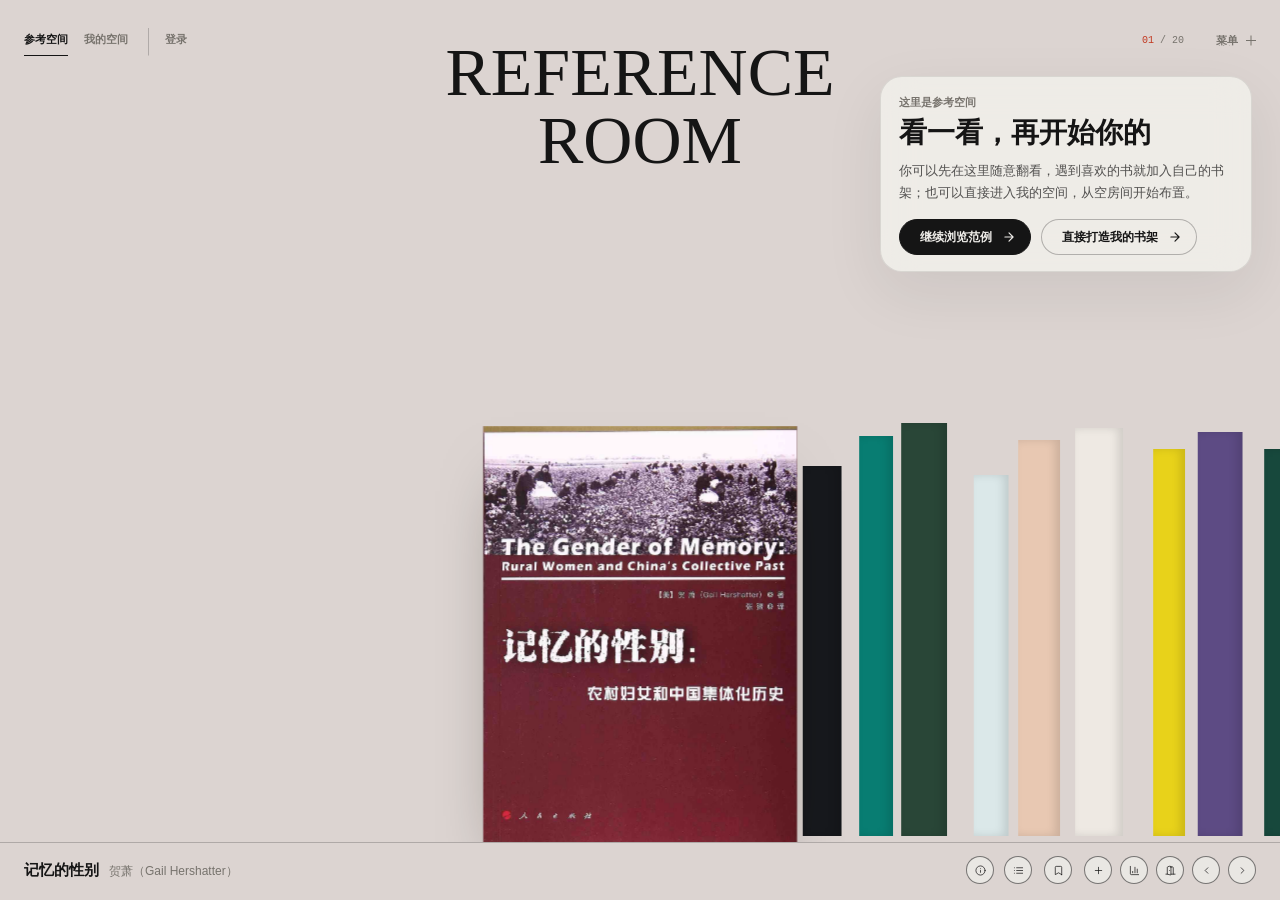
==== commit 4b5401f0: "Reference shelf runs once from first to last book; menu panel takes the page colour Co-Authored-By: " ====
--- a/index.html
+++ b/index.html
@@ -187,10 +187,10 @@
           <button type="button" data-auth-mode="signup" aria-pressed="false">注册</button>
         </div>
         <form class="auth-gate-form" id="authGateForm">
-          <label for="authEmail">邮箱</label>
-          <input id="authEmail" type="email" autocomplete="email" placeholder="you@example.com" required />
+          <label for="authEmail">用户名或邮箱</label>
+          <input id="authEmail" type="text" autocomplete="username" autocapitalize="off" autocorrect="off" spellcheck="false" placeholder="用户名（以前用邮箱注册的，填邮箱）" required />
           <label for="authPassword">密码</label>
-          <input id="authPassword" type="password" autocomplete="current-password" minlength="6" placeholder="至少 6 位" required />
+          <input id="authPassword" type="password" autocomplete="current-password" minlength="6" required />
           <div class="auth-confirm" id="authConfirmRow" hidden>
             <label for="authPasswordConfirm">确认密码</label>
             <input id="authPasswordConfirm" type="password" autocomplete="new-password" minlength="6" />
@@ -469,7 +469,7 @@
 
   <script defer src="./catalog.js?v=20260811-6"></script>
   <script defer src="./staggered-menu.js?v=20261116-6"></script>
-  <script defer src="./app.js?v=20261118-cs1"></script>
-  <script defer src="./shelf-carousel.js?v=5"></script>
+  <script defer src="./app.js?v=20261119-u3"></script>
+  <script defer src="./shelf-carousel.js?v=7"></script>
 </body>
 </html>
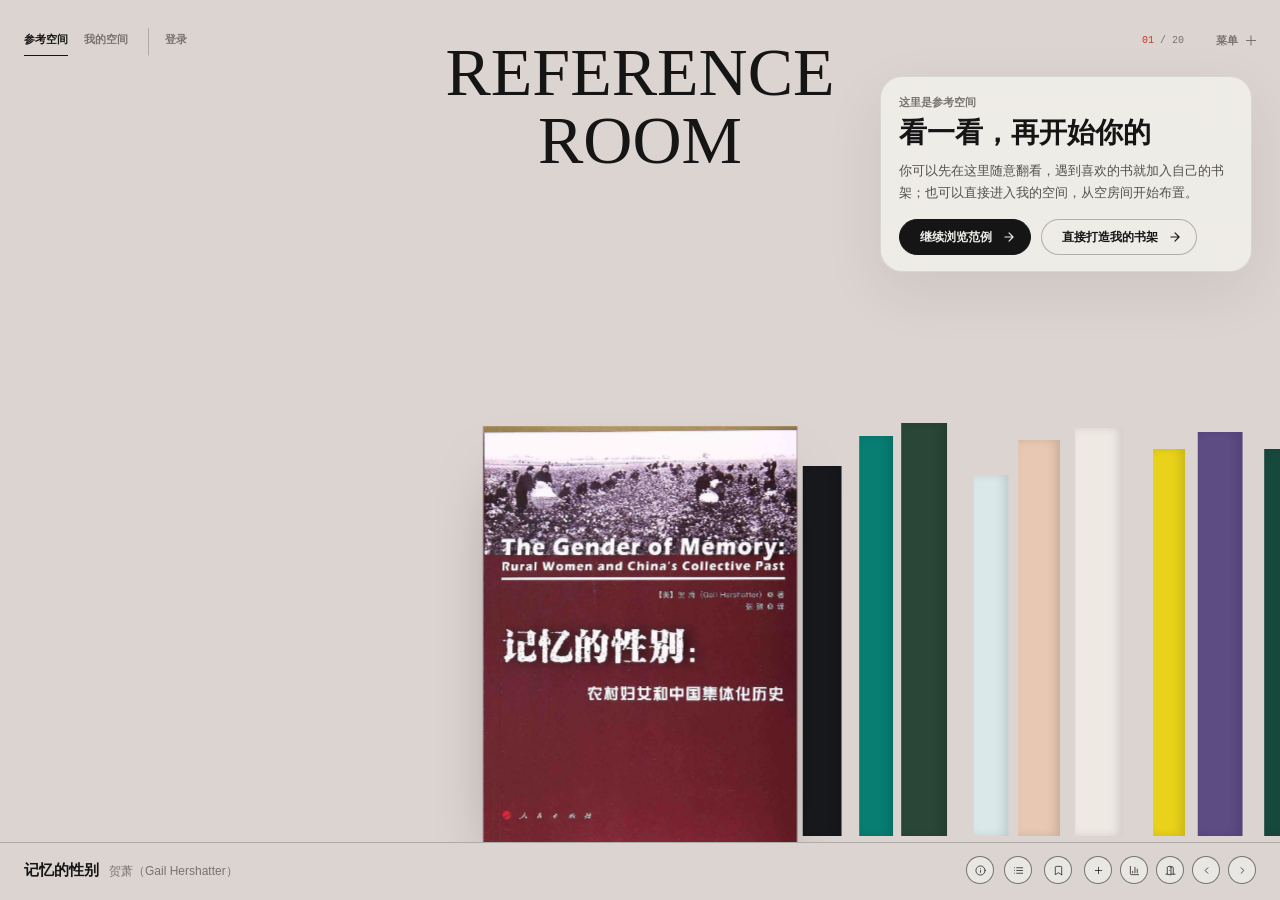
==== commit 23427127: "6-digit passwords as animated digit slots (sign-up and username sign-in) Co-Authored-By: Claude Opus" ====
--- a/index.html
+++ b/index.html
@@ -14,7 +14,7 @@
   <meta name="apple-mobile-web-app-title" content="Reading Room" />
   <meta name="apple-mobile-web-app-status-bar-style" content="default" />
   <title>Reading Room</title>
-  <link rel="stylesheet" href="./styles.css?v=20261116-100" />
+  <link rel="stylesheet" href="./styles.css?v=20261119-1" />
   <link rel="stylesheet" href="./shelf-carousel.css?v=1" />
   <script src="./config.js"></script>
   <script>
@@ -189,11 +189,19 @@
         <form class="auth-gate-form" id="authGateForm">
           <label for="authEmail">用户名或邮箱</label>
           <input id="authEmail" type="text" autocomplete="username" autocapitalize="off" autocorrect="off" spellcheck="false" placeholder="用户名（以前用邮箱注册的，填邮箱）" required />
-          <label for="authPassword">密码</label>
-          <input id="authPassword" type="password" autocomplete="current-password" minlength="6" required />
-          <div class="auth-confirm" id="authConfirmRow" hidden>
-            <label for="authPasswordConfirm">确认密码</label>
-            <input id="authPasswordConfirm" type="password" autocomplete="new-password" minlength="6" />
+          <!-- Accounts made with an email (older ones): any password. -->
+          <div class="auth-field" id="authPasswordRow" hidden>
+            <label for="authPassword">密码</label>
+            <input id="authPassword" type="password" autocomplete="current-password" />
+          </div>
+          <!-- Username accounts: 6 digits in slots (code-slots.js). -->
+          <div class="auth-field auth-pin" id="authPinRow">
+            <label for="authPin">6 位数字密码</label>
+            <input id="authPin" type="password" autocomplete="current-password" />
+          </div>
+          <div class="auth-field auth-pin" id="authPinConfirmRow" hidden>
+            <label for="authPinConfirm">再输一次</label>
+            <input id="authPinConfirm" type="password" autocomplete="new-password" />
           </div>
           <button type="submit" id="authSubmit" class="flow flow-invert flow-wide">登录</button>
         </form>
@@ -469,7 +477,8 @@
 
   <script defer src="./catalog.js?v=20260811-6"></script>
   <script defer src="./staggered-menu.js?v=20261116-6"></script>
-  <script defer src="./app.js?v=20261119-u3"></script>
+  <script defer src="./code-slots.js?v=20261117-1"></script>
+  <script defer src="./app.js?v=20261119-u4"></script>
   <script defer src="./shelf-carousel.js?v=7"></script>
 </body>
 </html>
--- a/styles.css
+++ b/styles.css
@@ -7965,3 +7965,33 @@
     transition: none;
   }
 }
+
+/* Sign-in sheet: password rows. Username accounts get six digit slots
+   (code-slots.js); older email accounts a plain field. */
+.auth-field {
+  display: grid;
+  gap: 8px;
+}
+
+.auth-field[hidden] {
+  display: none;
+}
+
+.auth-pin .cs-root {
+  justify-self: start;
+}
+
+@media (max-width: 380px) {
+  .auth-pin .cs-root {
+    --cs-size: 40px !important;
+  }
+
+  .auth-pin .cs-slot {
+    width: 40px !important;
+    height: 40px !important;
+  }
+
+  .auth-pin .cs-row {
+    gap: 6px !important;
+  }
+}
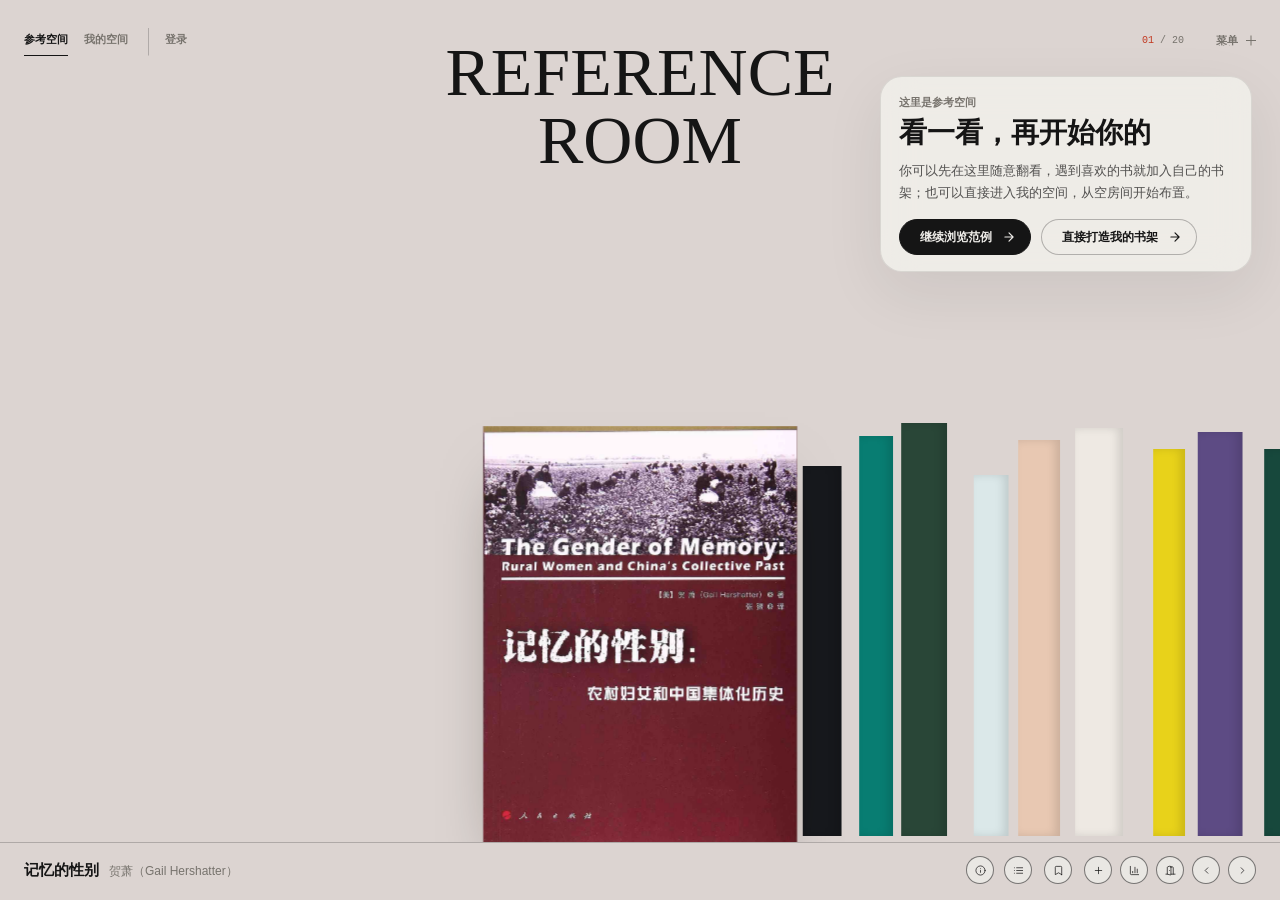
==== commit cb605a05: "Sign-in sheet: no heading, no hint text in the name field Co-Authored-By: Claude Opus 5.5 <noreply@a" ====
--- a/index.html
+++ b/index.html
@@ -181,14 +181,14 @@
           <i data-lucide="x"></i>
           <span class="sr-only">返回</span>
         </button>
-        <h2 id="authGateTitle">进入 Reading Room</h2>
+        <h2 id="authGateTitle" class="sr-only">登录或注册</h2>
         <div class="auth-gate-tabs" role="group" aria-label="登录或注册">
           <button type="button" data-auth-mode="signin" aria-pressed="true">登录</button>
           <button type="button" data-auth-mode="signup" aria-pressed="false">注册</button>
         </div>
         <form class="auth-gate-form" id="authGateForm">
           <label for="authEmail">用户名或邮箱</label>
-          <input id="authEmail" type="text" autocomplete="username" autocapitalize="off" autocorrect="off" spellcheck="false" placeholder="用户名（以前用邮箱注册的，填邮箱）" required />
+          <input id="authEmail" type="text" autocomplete="username" autocapitalize="off" autocorrect="off" spellcheck="false" required />
           <!-- Accounts made with an email (older ones): any password. -->
           <div class="auth-field" id="authPasswordRow" hidden>
             <label for="authPassword">密码</label>
@@ -478,7 +478,7 @@
   <script defer src="./catalog.js?v=20260811-6"></script>
   <script defer src="./staggered-menu.js?v=20261116-6"></script>
   <script defer src="./code-slots.js?v=20261117-1"></script>
-  <script defer src="./app.js?v=20261119-u4"></script>
+  <script defer src="./app.js?v=20261119-u5"></script>
   <script defer src="./shelf-carousel.js?v=7"></script>
 </body>
 </html>
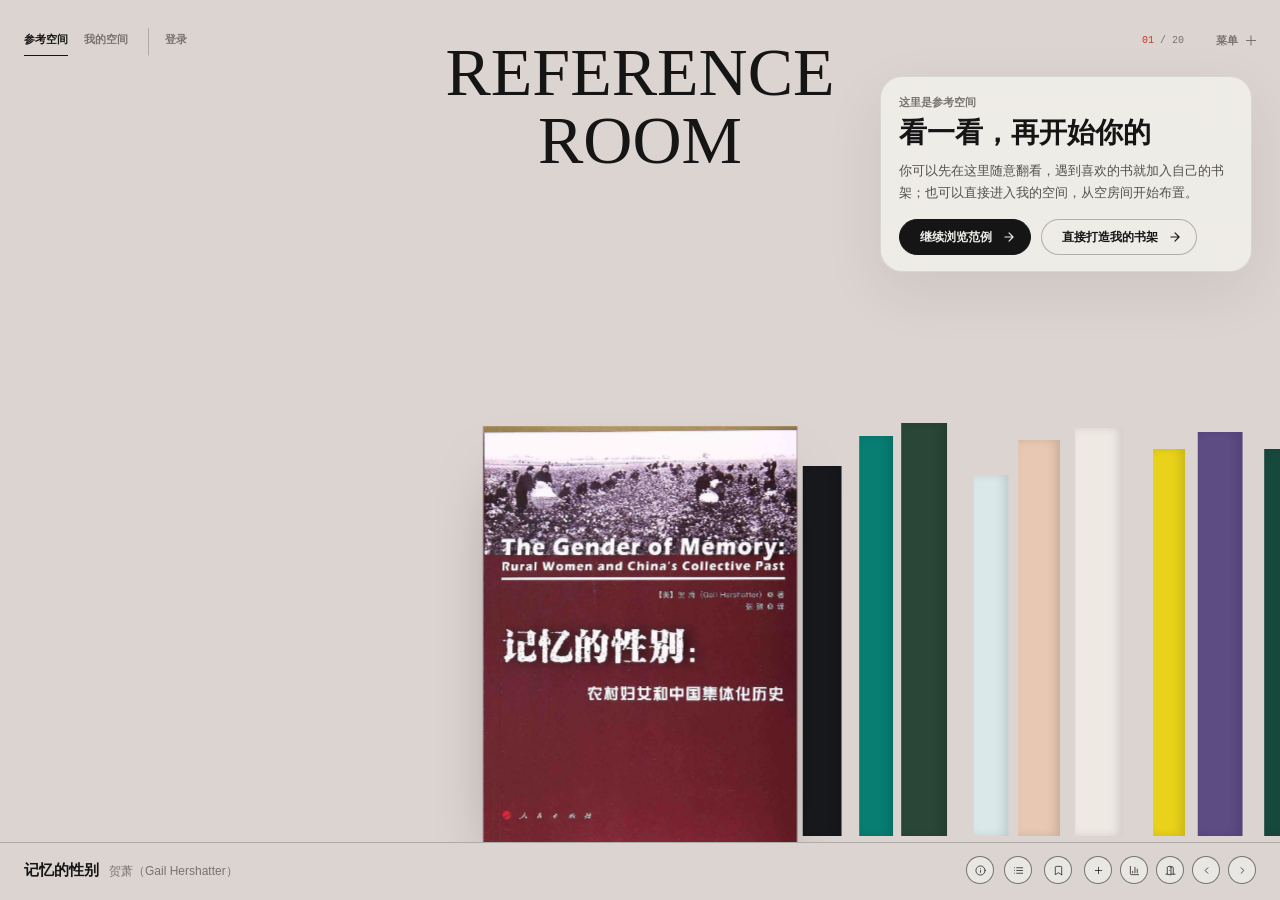
==== commit 8280bf72: "我的空间 needs a real sign-in; signed out, no saved books show; sign-in loads only that account's shelf " ====
--- a/index.html
+++ b/index.html
@@ -478,7 +478,7 @@
   <script defer src="./catalog.js?v=20260811-6"></script>
   <script defer src="./staggered-menu.js?v=20261116-6"></script>
   <script defer src="./code-slots.js?v=20261117-1"></script>
-  <script defer src="./app.js?v=20261119-u5"></script>
+  <script defer src="./app.js?v=20261119-u6"></script>
   <script defer src="./shelf-carousel.js?v=7"></script>
 </body>
 </html>
